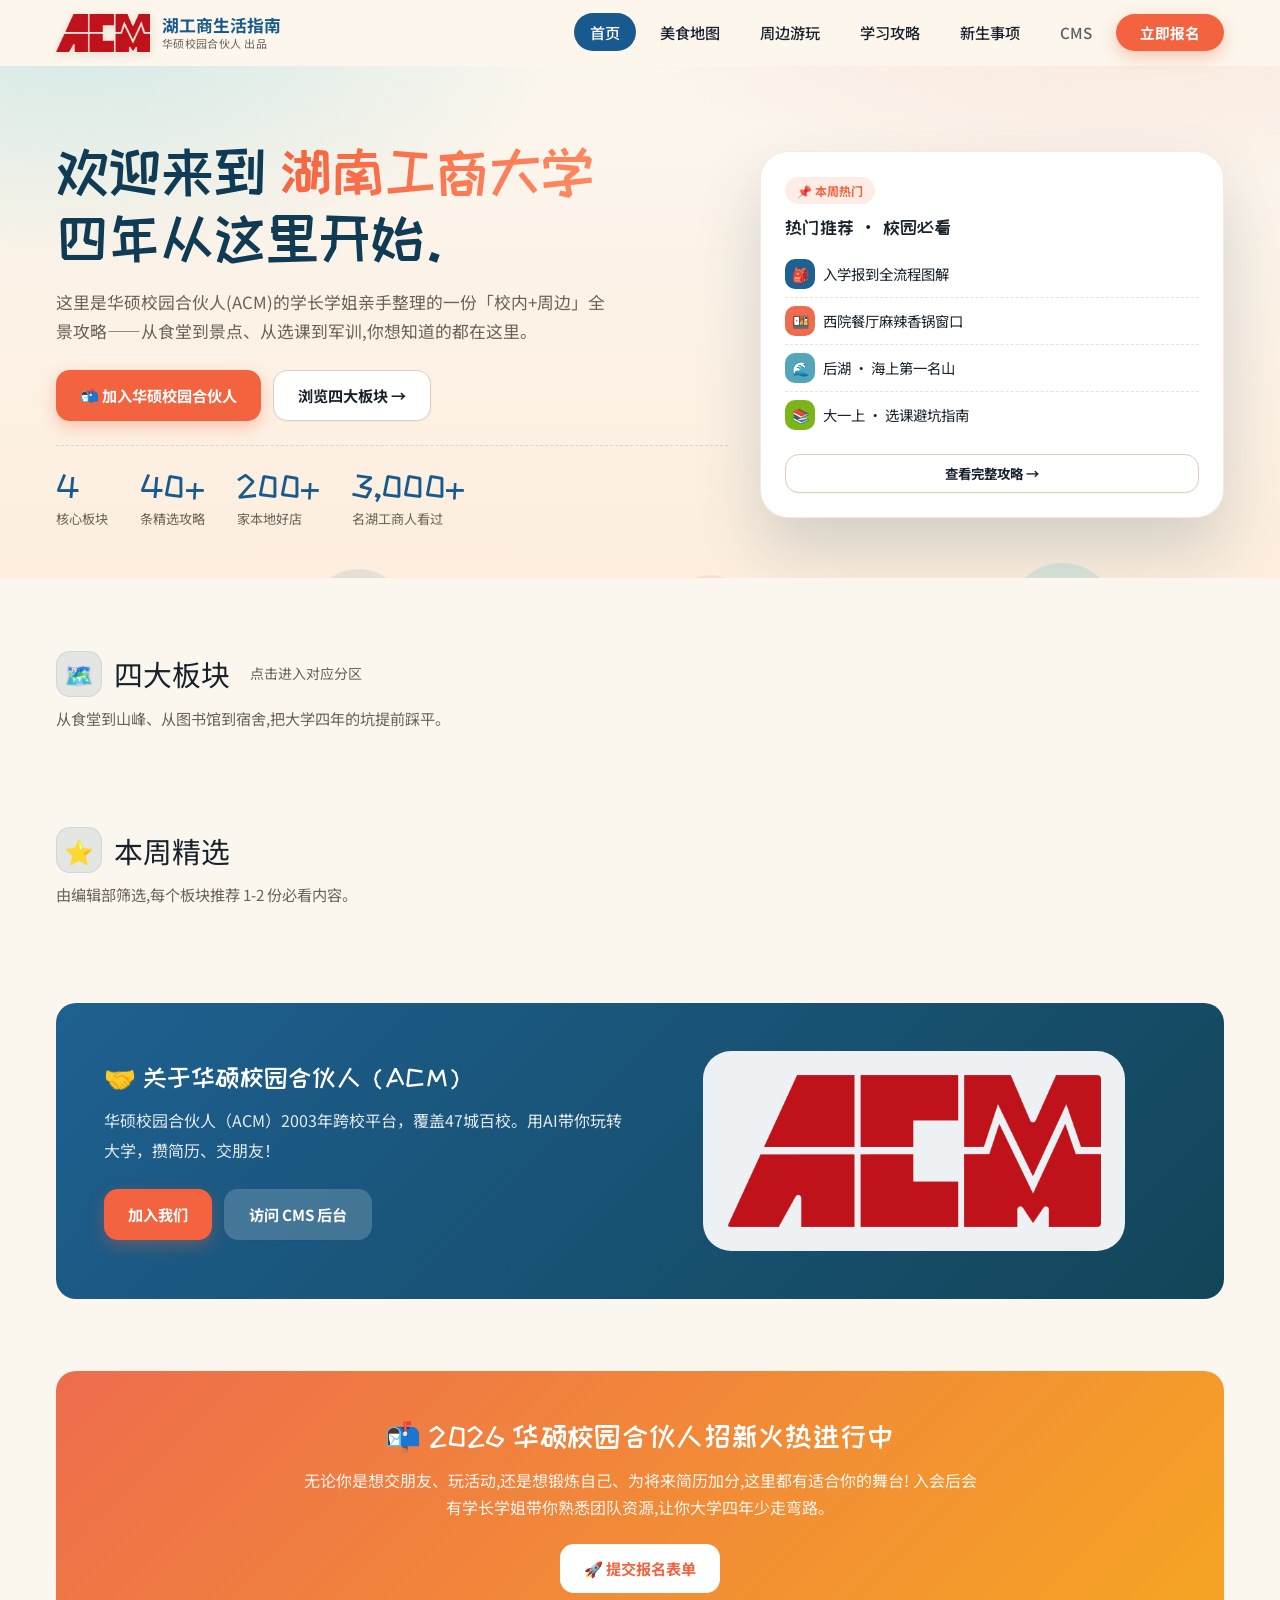
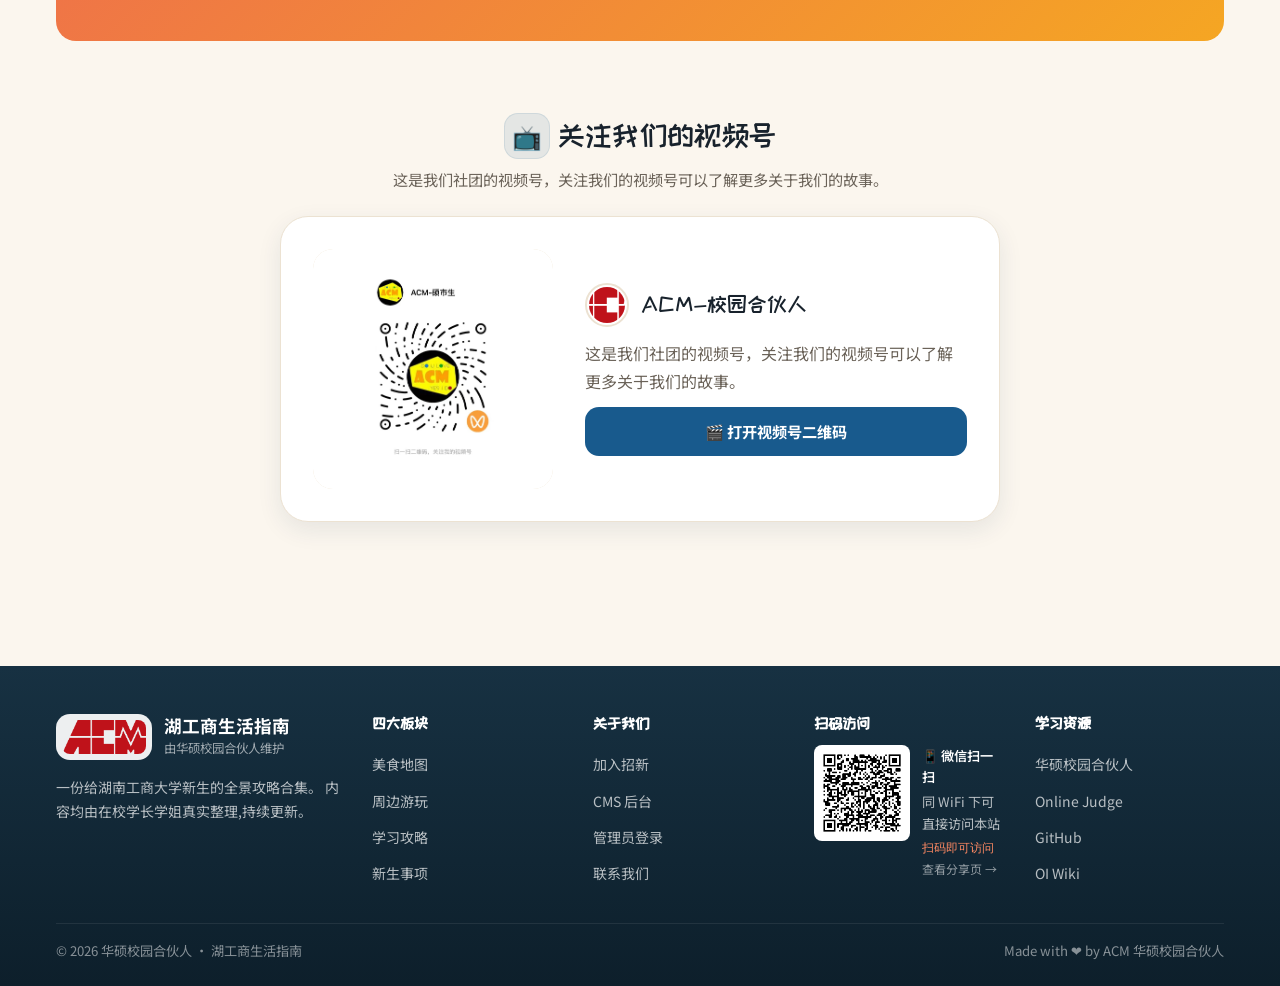
==== index.html @ 310bdfa5 "湖南工商大学北校区生活指南 v1.0 - 美食游玩学习迎新四大板块" ====
﻿<!DOCTYPE html>
<html lang="zh-CN">
<head>
  <meta charset="UTF-8">
  <meta name="viewport" content="width=device-width, initial-scale=1.0">
  <meta name="description" content="湖南工商大学校园生活指南 - 美食地图、周边游玩、学习攻略、新生事项,一份给湖工商学子的全景手册。">
  <title>湖工商生活指南 · 湖南工商大学 华硕校园合伙人 出品</title>
  <link rel="icon" href="assets/acm-logo.png">
  <link rel="stylesheet" href="css/main.css">

  <link rel="preconnect" href="https://fonts.googleapis.com">
  <link rel="preconnect" href="https://fonts.gstatic.com" crossorigin>
  <link rel="stylesheet" href="https://fonts.googleapis.com/css2?family=Noto+Sans+SC:wght@400;500;700;900&family=ZCOOL+KuaiLe&display=swap" media="print" onload="this.media='all'">
  <noscript><link rel="stylesheet" href="https://fonts.googleapis.com/css2?family=Noto+Sans+SC:wght@400;500;700;900&family=ZCOOL+KuaiLe&display=swap"></noscript>
</head>
<body>

<!-- ==================== 导航栏 ==================== -->
<nav class="nav">
  <div class="container nav-inner">
    <a href="index.html" class="nav-brand">
      <img src="assets/acm-logo.png" alt="华硕校园合伙人 Logo">
      <span class="nav-brand-text">
        湖工商生活指南
        <small>华硕校园合伙人 出品</small>
      </span>
    </a>
    <button class="nav-toggle" aria-label="切换菜单"><span></span></button>
    <ul class="nav-links">
      <li><a class="nav-link active" data-page="index.html" href="index.html">首页</a></li>
      <li><a class="nav-link" data-page="food.html" href="food.html">美食地图</a></li>
      <li><a class="nav-link" data-page="travel.html" href="travel.html">周边游玩</a></li>
      <li><a class="nav-link" data-page="study.html" href="study.html">学习攻略</a></li>
      <li><a class="nav-link" data-page="freshman.html" href="freshman.html">新生事项</a></li>
      <li><a class="nav-link" data-page="article.html" href="admin.html" style="opacity:.7;">CMS</a></li>
      <li><a class="nav-cta" href="#" onclick="HUTB.openRecruitModal();return false;">立即报名</a></li>
    </ul>
  </div>
</nav>

<!-- ==================== Hero ==================== -->
<section class="hero">
  <div class="container hero-inner">
    <div class="fade-up">
      <h1 class="hero-title">
        欢迎来到 <span>湖南工商大学</span><br>
        四年从这里开始。
      </h1>
      <p class="hero-sub" id="heroSub">
        这里是华硕校园合伙人(ACM)的学长学姐亲手整理的一份「校内+周边」全景攻略——从食堂到景点、从选课到军训,你想知道的都在这里。
      </p>
      <div class="hero-cta">
        <a href="#" class="btn btn-accent" onclick="HUTB.openRecruitModal();return false;">
          📬 加入华硕校园合伙人
        </a>
        <a href="#sections" class="btn btn-secondary">浏览四大板块 →</a>
      </div>
      <div class="hero-stats">
        <div>
          <div class="hero-stat-num">4</div>
          <div class="hero-stat-label">核心板块</div>
        </div>
        <div>
          <div class="hero-stat-num">40+</div>
          <div class="hero-stat-label">条精选攻略</div>
        </div>
        <div>
          <div class="hero-stat-num">200+</div>
          <div class="hero-stat-label">家本地好店</div>
        </div>
        <div>
          <div class="hero-stat-num">3,000+</div>
          <div class="hero-stat-label">名湖工商人看过</div>
        </div>
      </div>
    </div>

    <div class="hero-card fade-up delay-2">
      <span class="hero-card-tag">📌 本周热门</span>
      <h3 id="hotCardTitle">热门推荐 · 校园必看</h3>
      <ul class="hero-card-list" id="hotCardList">
        <li>
          <span class="ic" style="background:#1e6091;color:#fff;">🎒</span>
          <span>入学报到全流程图解</span>
        </li>
        <li>
          <span class="ic" style="background:#ee6c4d;color:#fff;">🍱</span>
          <span>西院餐厅麻辣香锅窗口</span>
        </li>
        <li>
          <span class="ic" style="background:#52a6b8;color:#fff;">🌊</span>
          <span>后湖 · 海上第一名山</span>
        </li>
        <li>
          <span class="ic" style="background:#7cb518;color:#fff;">📚</span>
          <span>大一上 · 选课避坑指南</span>
        </li>
      </ul>
      <a href="#" class="btn btn-secondary btn-sm" style="margin-top: var(--sp-4); width:100%;" id="hotCardLink">查看完整攻略 →</a>
    </div>
  </div>
</section>

<!-- ==================== 四大板块入口 ==================== -->
<section class="container reveal" id="sections" style="padding: var(--sp-8) var(--sp-4);">
  <div class="section-title">
    <span class="section-title-icon">🗺️</span>
    四大板块 <small style="font-size:0.875rem; color:var(--c-text-muted); font-weight:400; margin-left:var(--sp-2);">点击进入对应分区</small>
  </div>
  <p class="section-sub">从食堂到山峰、从图书馆到宿舍,把大学四年的坑提前踩平。</p>

  <div class="card-grid" id="entryGrid" style="grid-template-columns: repeat(auto-fill, minmax(260px, 1fr));"></div>
</section>

<!-- ==================== 精选内容（每个板块一条） ==================== -->
<section class="container reveal" style="padding-bottom: var(--sp-8);">
  <div class="section-title">
    <span class="section-title-icon">⭐</span>
    本周精选
  </div>
  <p class="section-sub">由编辑部筛选,每个板块推荐 1-2 份必看内容。</p>

  <div class="card-grid" id="featuredGrid"></div>
</section>

<!-- ==================== 关于华硕校园合伙人 ==================== -->
<section class="container reveal" style="padding-bottom: var(--sp-8);">
  <div class="card" style="background: linear-gradient(135deg, #1e6091 0%, #134558 100%); color:#fff; padding: var(--sp-7); border:none;">
    <div class="about-split">
      <div>
        <h3 style="color:#fff; font-size:1.6rem; margin-bottom: var(--sp-3);">🤝 关于华硕校园合伙人（ACM）</h3>
        <p style="color: rgba(255,255,255,0.88); line-height:1.85;" id="aboutAcmText">
          华硕校园合伙人（ACM）2003年跨校平台，覆盖47城百校。用AI带你玩转大学，攒简历、交朋友！
        </p>
        <div style="display:flex; gap: var(--sp-3); flex-wrap: wrap; margin-top: var(--sp-5);">
          <a href="#" class="btn btn-accent" onclick="HUTB.openRecruitModal();return false;">加入我们</a>
          <a href="admin.html" class="btn btn-secondary" style="background:rgba(255,255,255,0.18); border-color: transparent; color:#fff;">访问 CMS 后台</a>
        </div>
      </div>
      <div style="display:flex; justify-content:center;">
        <img src="assets/acm-logo.png" alt="华硕校园合伙人" class="about-logo">
      </div>
    </div>
  </div>
</section>

<!-- ==================== 招新 CTA Bar ==================== -->
<section class="container reveal" style="padding-bottom: var(--sp-8);">
  <div class="card" style="background: linear-gradient(135deg, #ee6c4d 0%, #f5a623 100%); color:#fff; padding: var(--sp-7); text-align: center; border:none;">
    <h3 style="color:#fff; font-size:1.8rem; margin-bottom: var(--sp-3);">📬 2026 华硕校园合伙人招新火热进行中</h3>
    <p style="color: rgba(255,255,255,0.92); max-width:680px; margin: 0 auto var(--sp-5);">
      无论你是想交朋友、玩活动,还是想锻炼自己、为将来简历加分,这里都有适合你的舞台!
      入会后会有学长学姐带你熟悉团队资源,让你大学四年少走弯路。
    </p>
    <button class="btn" style="background:#fff; color: var(--c-accent);" onclick="HUTB.openRecruitModal();">
      🚀 提交报名表单
    </button>
  </div>
</section>

<!-- ==================== 关注我们 ==================== -->
<section class="container reveal" style="padding-bottom: var(--sp-8);">
  <div class="video-channel">
    <div class="video-channel-header">
      <span class="section-title-icon">📺</span>
      <h2 class="section-title" style="margin:0;">关注我们的视频号</h2>
    </div>
    <p class="section-sub">这是我们社团的视频号，关注我们的视频号可以了解更多关于我们的故事。</p>
    <div class="video-channel-card">
      <div class="video-channel-img-wrap" role="button" tabindex="0" aria-label="点击放大扫码关注视频号">
        <img src="assets/video-channel.jpg" alt="ACM-校园合伙人 视频号二维码" class="video-channel-img">
        <span class="video-channel-hint">👆 点击放大扫码关注</span>
      </div>
      <div class="video-channel-info">
        <div class="video-channel-name">
          <img src="assets/acm-logo.png" alt="" class="video-channel-avatar">
          <span>ACM-校园合伙人</span>
        </div>
        <p class="video-channel-caption">这是我们社团的视频号，关注我们的视频号可以了解更多关于我们的故事。</p>
        <button class="btn btn-primary js-open-video-lightbox" type="button">🎬 打开视频号二维码</button>
      </div>
    </div>
  </div>
</section>

<!-- ==================== 页脚 ==================== -->
<footer class="footer reveal">
  <div class="container">
    <div class="footer-grid">
      <div>
        <div class="footer-brand">
          <img src="assets/acm-logo.png" alt="华硕校园合伙人">
          <div>
            <div class="footer-brand-name">湖工商生活指南</div>
            <div class="footer-brand-tag">由华硕校园合伙人维护</div>
          </div>
        </div>
        <p>一份给湖南工商大学新生的全景攻略合集。
          内容均由在校学长学姐真实整理,持续更新。</p>
      </div>
      <div>
        <h4 class="footer-title">四大板块</h4>
        <ul>
          <li><a href="food.html">美食地图</a></li>
          <li><a href="travel.html">周边游玩</a></li>
          <li><a href="study.html">学习攻略</a></li>
          <li><a href="freshman.html">新生事项</a></li>
        </ul>
      </div>
      <div>
        <h4 class="footer-title">关于我们</h4>
        <ul>
          <li><a href="#" onclick="HUTB.openRecruitModal();return false;">加入招新</a></li>
          <li><a href="admin.html">CMS 后台</a></li>
          <li><a href="login.html">管理员登录</a></li>
          <li><a href="#" id="footerContactEmail">联系我们</a></li>
        </ul>
      </div>
      <div>
        <h4 class="footer-title">扫码访问</h4>
        <div style="display:flex; gap: var(--sp-3); align-items:flex-start; margin-top: var(--sp-2);">
          <img src="assets/qrcode.png" alt="扫码访问网站" style="width:96px; height:96px; border-radius:8px; background:#fff; padding:6px; flex-shrink:0;">
          <div style="font-size: 0.825rem; color: rgba(255,255,255,0.7); line-height: 1.6;">
            <div style="color:#fff; font-weight:600; margin-bottom: 4px;">📱 微信扫一扫</div>
            <div>同 WiFi 下可直接访问本站</div>
            <div style="margin-top: 6px; font-family: monospace; font-size: 0.72rem; color: var(--c-accent-light);">扫码即可访问</div>
            <a href="qr.html" style="font-size: 0.75rem; color: rgba(255,255,255,0.55);">查看分享页 →</a>
          </div>
        </div>
      </div>
      <div>
        <h4 class="footer-title">学习资源</h4>
        <ul>
          <li><a href="{{ORG_SITE}}" target="_blank" rel="noopener">华硕校园合伙人</a></li>
          <li><a href="https://onlinejudge.org" target="_blank" rel="noopener">Online Judge</a></li>
          <li><a href="https://github.com" target="_blank" rel="noopener">GitHub</a></li>
          <li><a href="https://oi-wiki.org" target="_blank" rel="noopener">OI Wiki</a></li>
        </ul>
      </div>
    </div>
    <div class="footer-bottom">
      <div>© <span data-year>2026</span> 华硕校园合伙人 · 湖工商生活指南</div>
      <div>Made with ❤️ by ACM 华硕校园合伙人</div>
    </div>
  </div>
</footer>

<!-- ==================== 视频号二维码放大弹窗 ==================== -->
<div id="videoChannelLightbox" class="lightbox-overlay" role="dialog" aria-modal="true" aria-label="视频号二维码" style="display:none;">
  <div class="lightbox-content">
    <button class="lightbox-close" aria-label="关闭" type="button">&times;</button>
    <img src="assets/video-channel.jpg" alt="ACM-校园合伙人 视频号二维码">
    <p>这是我们社团的视频号，关注我们的视频号可以了解更多关于我们的故事。</p>
    <div style="font-size:0.8rem;color:var(--c-text-muted);margin-top:var(--sp-3);">微信扫一扫，关注「ACM-校园合伙人」</div>
  </div>
</div>

<script src="js/data.js"></script>
<script src="js/shared.js"></script>
<script src="js/main.js"></script>
</body>
</html>
---- css/main.css ----
﻿/* ====================================================================
 * HUTB Campus Guide - Main Stylesheet (Impeccable-grade refresh)
 * 设计方向：编辑感海岸游乐场 — 暖奶油底 + 自信海蓝/珊瑚 + 圆体中文字体
 * 注：网页字体通过各页面 <head> 中的非阻塞 <link> 加载（media=print swap），
 *     避免 Google Fonts 在国内被墙时阻塞首屏渲染导致白屏；加载失败则自动回退系统字体。
 * ==================================================================== */

/* ---------- 1. 设计变量 ---------- */
:root {
  /* 品牌色（保留原有语义，加深层次） */
  --c-primary: #185a8d;
  --c-primary-light: #2a93b0;
  --c-primary-dark: #103b54;
  --c-secondary: #2bb6c4;
  --c-accent: #f4633f;
  --c-accent-light: #ff8a63;
  --c-success: #6fae1f;
  --c-warning: #f3a712;

  /* 暖调中性色（取代纯灰） */
  --c-bg: #fbf6ee;
  --c-bg-alt: #f3ebdd;
  --c-surface: #ffffff;
  --c-surface-2: #fdfaf4;
  --c-border: #ece2d2;
  --c-border-strong: #ddd0bb;
  --c-text: #18222c;
  --c-text-muted: #6a6258;
  --c-text-light: #9b9388;

  /* 板块专属强调色 */
  --c-section-food: #f4633f;
  --c-section-travel: #2bb6c4;
  --c-section-study: #185a8d;
  --c-section-freshman: #6fae1f;

  /* 字体：圆体中文字体用于标题，Noto 用于正文 */
  --ff-base: "Noto Sans SC", -apple-system, BlinkMacSystemFont, "PingFang SC", "Microsoft YaHei", system-ui, sans-serif;
  --ff-display: "ZCOOL KuaiLe", "Noto Sans SC", "PingFang SC", system-ui, sans-serif;

  /* 流体字阶（clamp：marketing/内容页用） */
  --fs-display: clamp(2.4rem, 5.5vw, 3.6rem);
  --fs-h1: clamp(1.8rem, 3.4vw, 2.4rem);
  --fs-h2: clamp(1.4rem, 2.4vw, 1.8rem);
  --fs-h3: 1.2rem;
  --fs-body: 1rem;
  --fs-sm: 0.875rem;
  --fs-xs: 0.78rem;

  /* 间距（8px 网格） */
  --sp-1: 4px;
  --sp-2: 8px;
  --sp-3: 12px;
  --sp-4: 16px;
  --sp-5: 24px;
  --sp-6: 32px;
  --sp-7: 48px;
  --sp-8: 72px;

  /* 圆角 */
  --r-sm: 10px;
  --r-md: 14px;
  --r-lg: 20px;
  --r-xl: 28px;
  --r-full: 999px;

  /* 阴影（更柔、更暖） */
  --sh-xs: 0 1px 2px rgba(24, 60, 84, 0.05);
  --sh-sm: 0 3px 12px rgba(24, 60, 84, 0.07);
  --sh-md: 0 8px 24px rgba(24, 60, 84, 0.09);
  --sh-lg: 0 18px 44px rgba(24, 60, 84, 0.13);
  --sh-xl: 0 32px 64px rgba(24, 60, 84, 0.18);

  /* 缓动（自然减速，绝不用回弹） */
  --ease-out-quart: cubic-bezier(0.25, 1, 0.5, 1);
  --ease-out-expo: cubic-bezier(0.16, 1, 0.3, 1);

  --container-max: 1200px;
  --nav-h: 66px;
}

/* ---------- 2. Reset & Base ---------- */
*, *::before, *::after { box-sizing: border-box; }

html {
  font-size: 16px;
  scroll-behavior: smooth;
  -webkit-text-size-adjust: 100%;
}

body {
  margin: 0;
  font-family: var(--ff-base);
  font-size: var(--fs-body);
  line-height: 1.65;
  color: var(--c-text);
  background: var(--c-bg);
  -webkit-font-smoothing: antialiased;
  -moz-osx-font-smoothing: grayscale;
  overflow-x: hidden;
  text-rendering: optimizeLegibility;
}

img { max-width: 100%; height: auto; display: block; }

button, input, select, textarea { font: inherit; color: inherit; }

button { cursor: pointer; border: none; background: none; padding: 0; }

a { color: var(--c-primary); text-decoration: none; transition: color .2s; }
a:hover { color: var(--c-accent); }

h1, h2, h3, h4, h5, h6 {
  margin: 0 0 var(--sp-4);
  font-family: var(--ff-display);
  font-weight: 400;
  line-height: 1.25;
  letter-spacing: 0.01em;
  color: var(--c-text);
}
h1 { font-size: var(--fs-h1); }
h2 { font-size: var(--fs-h2); }
h3 { font-size: var(--fs-h3); }

p { margin: 0 0 var(--sp-3); }

ul, ol { padding-left: var(--sp-5); margin-bottom: var(--sp-4); }

table { border-collapse: collapse; width: 100%; margin: var(--sp-4) 0; }
th, td { padding: var(--sp-3); border: 1px solid var(--c-border); text-align: left; }
th { background: var(--c-bg-alt); font-weight: 700; }

/* ---------- 3. 工具类 ---------- */
.container { width: 100%; max-width: var(--container-max); margin: 0 auto; padding: 0 var(--sp-4); }
.container-wide { width: 100%; max-width: 1320px; margin: 0 auto; padding: 0 var(--sp-4); }
.text-center { text-align: center; }
.text-muted { color: var(--c-text-muted); }
.flex { display: flex; }
.flex-1 { flex: 1; }
.hidden { display: none !important; }
.sr-only { position: absolute; width: 1px; height: 1px; padding: 0; margin: -1px; overflow: hidden; clip: rect(0,0,0,0); border: 0; }

/* 滚动揭示（由 shared.js 触发；无 JS 时默认可见）
   注意：is-visible 的覆盖规则必须比 body.reveal-ready .reveal 优先级更高，
   否则一旦加上 reveal-ready，.reveal 区块会永远停在 opacity:0（即“下半屏空白”）。 */
.reveal { transition: opacity .7s var(--ease-out-expo), transform .7s var(--ease-out-expo); }
body.reveal-ready .reveal { opacity: 0; transform: translateY(28px); }
body.reveal-ready .reveal.is-visible { opacity: 1; transform: none; }

/* ---------- 4. 导航栏 ---------- */
.nav {
  position: sticky;
  top: 0;
  z-index: 100;
  height: var(--nav-h);
  background: rgba(251, 246, 238, 0.78);
  backdrop-filter: saturate(180%) blur(16px);
  -webkit-backdrop-filter: saturate(180%) blur(16px);
  border-bottom: 1px solid transparent;
  transition: box-shadow .3s var(--ease-out-quart), border-color .3s, background .3s;
}
.nav.scrolled {
  box-shadow: 0 6px 24px rgba(24, 60, 84, 0.08);
  border-bottom-color: var(--c-border);
  background: rgba(251, 246, 238, 0.92);
}

.nav-inner { height: 100%; display: flex; align-items: center; justify-content: space-between; gap: var(--sp-4); }

.nav-brand { display: flex; align-items: center; gap: var(--sp-3); font-weight: 700; font-size: 1.05rem; color: var(--c-primary); }
.nav-brand img { height: 38px; width: auto; filter: drop-shadow(0 2px 4px rgba(0,0,0,.12)); }
.nav-brand-text { line-height: 1.2; }
.nav-brand-text small { display: block; font-size: 11px; font-weight: 400; color: var(--c-text-muted); margin-top: 2px; letter-spacing: 0.04em; }

.nav-links { display: flex; align-items: center; gap: var(--sp-2); list-style: none; margin: 0; padding: 0; }
.nav-link {
  padding: var(--sp-2) var(--sp-4);
  border-radius: var(--r-full);
  font-size: 0.95rem;
  font-weight: 500;
  color: var(--c-text);
  transition: background .2s, color .2s;
}
.nav-link:hover { background: var(--c-bg-alt); color: var(--c-primary); }
.nav-link.active { background: var(--c-primary); color: #fff; }

.nav-cta {
  padding: var(--sp-2) var(--sp-5);
  background: var(--c-accent);
  color: #fff;
  border-radius: var(--r-full);
  font-weight: 700;
  font-size: 0.92rem;
  box-shadow: 0 6px 16px rgba(244, 99, 63, .34);
  transition: transform .2s var(--ease-out-quart), box-shadow .2s, background .2s;
}
.nav-cta:hover { background: var(--c-accent-light); color: #fff; transform: translateY(-2px); box-shadow: 0 10px 22px rgba(244, 99, 63, .42); }
.nav-cta:active { transform: translateY(0) scale(.97); }

.nav-toggle {
  display: none; width: 42px; height: 42px; border-radius: var(--r-md);
  align-items: center; justify-content: center; background: var(--c-bg-alt);
}
.nav-toggle span { display: block; width: 20px; height: 2px; background: var(--c-text); position: relative; }
.nav-toggle span::before, .nav-toggle span::after { content: ''; position: absolute; left: 0; width: 100%; height: 2px; background: var(--c-text); }
.nav-toggle span::before { top: -6px; }
.nav-toggle span::after { top: 6px; }

/* ---------- 5. 按钮 ---------- */
.btn {
  display: inline-flex; align-items: center; justify-content: center; gap: var(--sp-2);
  padding: var(--sp-3) var(--sp-5);
  font-size: 0.95rem; font-weight: 700;
  border-radius: var(--r-md);
  background: var(--c-primary); color: #fff;
  transition: transform .18s var(--ease-out-quart), background .2s, box-shadow .2s;
  white-space: nowrap;
}
.btn:hover { background: var(--c-primary-dark); color: #fff; transform: translateY(-2px); box-shadow: var(--sh-md); }
.btn:active { transform: translateY(0) scale(.97); }

.btn-accent { background: var(--c-accent); box-shadow: 0 6px 16px rgba(244, 99, 63, .32); }
.btn-accent:hover { background: var(--c-accent-light); box-shadow: 0 10px 22px rgba(244, 99, 63, .42); }

.btn-secondary { background: var(--c-surface); color: var(--c-text); border: 1.5px solid var(--c-border-strong); box-shadow: var(--sh-xs); }
.btn-secondary:hover { background: var(--c-bg-alt); color: var(--c-text); transform: translateY(-2px); }

.btn-ghost { background: transparent; color: var(--c-primary); }
.btn-ghost:hover { background: var(--c-bg-alt); color: var(--c-primary); }

.btn-sm { padding: 7px 14px; font-size: 0.84rem; }

/* ---------- 6. 卡片 ---------- */
.card {
  background: var(--c-surface);
  border-radius: var(--r-lg);
  border: 1px solid var(--c-border);
  overflow: hidden;
  transition: transform .3s var(--ease-out-quart), box-shadow .3s var(--ease-out-quart), border-color .3s;
}
.card:hover { transform: translateY(-5px); box-shadow: var(--sh-lg); border-color: transparent; }

.card-cover {
  position: relative; width: 100%; aspect-ratio: 16/10;
  background: linear-gradient(135deg, var(--c-bg-alt), var(--c-border));
  display: flex; align-items: center; justify-content: center;
  font-size: 3rem; color: rgba(255,255,255,0.9); overflow: hidden;
}
.card-cover img { width: 100%; height: 100%; object-fit: cover; }
.card-cover-pin {
  position: absolute; top: var(--sp-3); left: var(--sp-3);
  background: var(--c-accent); color: #fff; padding: 4px 12px;
  border-radius: var(--r-full); font-size: 12px; font-weight: 700; box-shadow: var(--sh-sm);
}
.card-cover-tag {
  position: absolute; top: var(--sp-3); right: var(--sp-3);
  background: rgba(255,255,255,0.94); color: var(--c-text); padding: 4px 12px;
  border-radius: var(--r-full); font-size: 12px; font-weight: 700;
}

.card-body { padding: var(--sp-5); }
.card-title { font-size: 1.12rem; margin-bottom: var(--sp-2); line-height: 1.35;
  display: -webkit-box; -webkit-line-clamp: 2; -webkit-box-orient: vertical; overflow: hidden; }
.card-excerpt { color: var(--c-text-muted); font-size: 0.875rem; line-height: 1.6; margin-bottom: var(--sp-3);
  display: -webkit-box; -webkit-line-clamp: 2; -webkit-box-orient: vertical; overflow: hidden; }
.card-meta { display: flex; flex-wrap: wrap; align-items: center; gap: var(--sp-3); font-size: 0.8125rem; color: var(--c-text-muted);
  border-top: 1px dashed var(--c-border); padding-top: var(--sp-3); }
.card-meta-row { display: flex; gap: var(--sp-2); align-items: center; }

/* ---------- 7. 徽章 / 标签 ---------- */
.tag {
  display: inline-flex; align-items: center; padding: 3px 11px;
  border-radius: var(--r-full); font-size: 0.75rem; font-weight: 500;
  background: var(--c-bg-alt); color: var(--c-text-muted); border: 1px solid var(--c-border);
}
.tag-pri { background: rgba(24, 90, 141, 0.09); color: var(--c-primary); border-color: rgba(24, 90, 141, 0.18); }
.tag-acc { background: rgba(244, 99, 63, 0.10); color: var(--c-accent); border-color: rgba(244, 99, 63, 0.20); }
.tag-suc { background: rgba(111, 174, 31, 0.12); color: var(--c-success); border-color: rgba(111, 174, 31, 0.24); }
.tag-war { background: rgba(243, 167, 18, 0.13); color: var(--c-warning); border-color: rgba(243, 167, 18, 0.26); }

.badge { display: inline-flex; align-items: center; gap: 4px; padding: 4px 11px; background: var(--c-primary); color: #fff; border-radius: var(--r-full); font-size: 12px; font-weight: 700; }
.badge-accent { background: var(--c-accent); }
.badge-success { background: var(--c-success); }

/* ---------- 8. 区块标题 ---------- */
.section-title { font-size: var(--fs-h2); font-weight: 400; color: var(--c-text); margin-bottom: var(--sp-2);
  display: flex; align-items: center; gap: var(--sp-3); }
.section-title-icon {
  display: inline-flex; width: 46px; height: 46px; align-items: center; justify-content: center;
  border-radius: var(--r-md); font-size: 1.5rem;
  background: rgba(24, 90, 141, 0.10); color: var(--c-primary);
  box-shadow: inset 0 0 0 1px rgba(24, 90, 141, 0.10);
}
.section-sub { color: var(--c-text-muted); margin-bottom: var(--sp-5); font-size: 0.95rem; }

/* ---------- 9. Hero ---------- */
.hero {
  position: relative;
  background:
    radial-gradient(1000px 460px at 88% -30%, rgba(244, 99, 63, 0.16), transparent 60%),
    radial-gradient(820px 420px at 6% -10%, rgba(43, 182, 196, 0.20), transparent 60%),
    linear-gradient(180deg, #fbf6ee 0%, #fdeede 100%);
  padding: var(--sp-8) 0 var(--sp-7);
  overflow: hidden;
}
/* 装饰海浪 */
.hero::before {
  content: '';
  position: absolute; left: -5%; right: -5%; bottom: -40px; height: 160px;
  background:
    radial-gradient(60px 60px at 10% 100%, rgba(43,182,196,0.18) 60%, transparent 62%),
    radial-gradient(80px 80px at 30% 100%, rgba(24,90,141,0.10) 60%, transparent 62%),
    radial-gradient(70px 70px at 55% 100%, rgba(244,99,63,0.12) 60%, transparent 62%),
    radial-gradient(90px 90px at 80% 100%, rgba(43,182,196,0.16) 60%, transparent 62%);
  pointer-events: none;
}

.hero-inner { position: relative; z-index: 1; display: grid; grid-template-columns: 1.45fr 1fr; gap: var(--sp-6); align-items: center; }

.hero-title {
  font-size: var(--fs-display); line-height: 1.16; margin-bottom: var(--sp-4);
  color: var(--c-primary-dark); letter-spacing: -0.01em;
}
.hero-title span {
  background: linear-gradient(120deg, var(--c-accent), var(--c-accent-light));
  -webkit-background-clip: text; background-clip: text; color: transparent;
}
.hero-sub { font-size: 1.05rem; color: var(--c-text-muted); margin-bottom: var(--sp-5); max-width: 560px; line-height: 1.75; }
.hero-cta { display: flex; flex-wrap: wrap; gap: var(--sp-3); margin-bottom: var(--sp-5); }

.hero-stats { display: flex; gap: var(--sp-6); flex-wrap: wrap; margin-top: var(--sp-5); padding-top: var(--sp-5); border-top: 1px dashed rgba(24,90,141,0.16); }
.hero-stat-num { font-family: var(--ff-display); font-size: 2rem; font-weight: 400; color: var(--c-primary); line-height: 1; letter-spacing: 0.01em; }
.hero-stat-label { font-size: 0.82rem; color: var(--c-text-muted); margin-top: 6px; }

.hero-card {
  position: relative; background: #fff; border-radius: var(--r-xl); padding: var(--sp-5);
  box-shadow: var(--sh-xl); border: 1px solid rgba(244, 99, 63, 0.16);
  transform: rotate(-1.4deg); transition: transform .4s var(--ease-out-quart);
}
.hero-card:hover { transform: rotate(0deg) translateY(-4px); }
.hero-card-tag { display: inline-block; background: rgba(244, 99, 63, 0.12); color: var(--c-accent); padding: 4px 12px; border-radius: var(--r-full); font-size: 12px; font-weight: 700; margin-bottom: var(--sp-3); }
.hero-card h3 { font-size: 1.15rem; margin-bottom: var(--sp-3); }
.hero-card-list { list-style: none; padding: 0; margin: 0; }
.hero-card-list li { display: flex; align-items: center; gap: var(--sp-2); padding: var(--sp-2) 0; border-bottom: 1px dashed var(--c-border); font-size: 0.9rem; }
.hero-card-list li:last-child { border-bottom: none; }
.hero-card-list .ic { width: 30px; height: 30px; border-radius: var(--r-sm); display: flex; align-items: center; justify-content: center; font-size: 14px; flex-shrink: 0; }

/* ---------- 10. 卡片网格 ---------- */
.card-grid { display: grid; grid-template-columns: repeat(auto-fill, minmax(290px, 1fr)); gap: var(--sp-5); }
.card-grid-lg { grid-template-columns: repeat(auto-fill, minmax(320px, 1fr)); }

/* 板块入口卡片（首页用） */
.section-card {
  position: relative; display: block; padding: var(--sp-5);
  background: var(--c-surface); border-radius: var(--r-xl); border: 1px solid var(--c-border);
  overflow: hidden; transition: transform .3s var(--ease-out-quart), box-shadow .3s var(--ease-out-quart), border-color .3s;
  cursor: pointer;
}
.section-card::before {
  content: ''; position: absolute; top: 0; right: -20%; width: 70%; height: 100%;
  background: radial-gradient(closest-side, var(--accent, #185a8d), transparent 70%);
  opacity: 0.12; border-radius: 50%; transition: opacity .4s, transform .5s var(--ease-out-quart);
}
.section-card:hover { transform: translateY(-7px); border-color: transparent; box-shadow: var(--sh-lg); }
.section-card:hover::before { opacity: 0.26; transform: scale(1.25); }

/* 顶部色条强化板块身份 */
.section-card { border-top: 3px solid var(--accent, #185a8d); }

.section-card-icon {
  width: 58px; height: 58px; border-radius: var(--r-md);
  background: var(--accent, #185a8d); color: #fff;
  display: flex; align-items: center; justify-content: center; font-size: 1.9rem;
  margin-bottom: var(--sp-4); box-shadow: 0 8px 20px rgba(0,0,0,.10);
  transition: transform .3s var(--ease-out-quart);
}
.section-card:hover .section-card-icon { transform: scale(1.06) rotate(-3deg); }
.section-card h3 { font-size: 1.4rem; margin-bottom: var(--sp-2); position: relative; }
.section-card-desc { color: var(--c-text-muted); font-size: 0.9rem; margin-bottom: var(--sp-3); position: relative; line-height: 1.6; }
.section-card-link { font-size: 0.875rem; font-weight: 700; color: var(--accent, #185a8d); display: inline-flex; align-items: center; gap: 6px; }

/* ---------- 11. 页脚 ---------- */
.footer { margin-top: var(--sp-8); background: linear-gradient(180deg, #173142 0%, #0d1f2b 100%); color: rgba(255,255,255,0.86); padding: var(--sp-7) 0 var(--sp-5); }
.footer-grid { display: grid; grid-template-columns: 1.5fr repeat(4, 1fr); gap: var(--sp-6); margin-bottom: var(--sp-6); }
.footer-brand { display: flex; align-items: center; gap: var(--sp-3); margin-bottom: var(--sp-4); }
.footer-brand img { height: 46px; background: rgba(255,255,255,0.92); padding: 6px; border-radius: var(--r-md); }
.footer-brand-name { font-size: 1.1rem; font-weight: 700; color: #fff; line-height: 1.3; }
.footer-brand-tag { font-size: 0.78rem; color: rgba(255,255,255,.6); }
.footer p { font-size: 0.875rem; line-height: 1.7; color: rgba(255,255,255,0.7); }
.footer-title { font-size: 0.95rem; color: #fff; margin-bottom: var(--sp-3); font-weight: 700; }
.footer ul { list-style: none; padding: 0; margin: 0; }
.footer li { padding: 5px 0; }
.footer a { color: rgba(255,255,255,0.7); font-size: 0.875rem; transition: color .2s; }
.footer a:hover { color: #fff; }
.footer-bottom { border-top: 1px solid rgba(255,255,255,0.08); padding-top: var(--sp-4); display: flex; justify-content: space-between; align-items: center; flex-wrap: wrap; gap: var(--sp-3); font-size: 0.825rem; color: rgba(255,255,255,0.5); }

/* ---------- 12. 板块 Banner ---------- */
.page-banner {
  background:
    radial-gradient(900px 320px at 80% 30%, rgba(255, 220, 180, 0.5), transparent 60%),
    linear-gradient(120deg, var(--banner-c, var(--c-primary)) 0%, var(--banner-c2, var(--c-primary-light)) 100%);
  color: #fff; padding: var(--sp-7) 0 var(--sp-6); position: relative; overflow: hidden;
}
.page-banner::after { content: ''; position: absolute; inset: 0; background-image: radial-gradient(circle at 30% 50%, rgba(255,255,255,0.10) 1px, transparent 1px); background-size: 30px 30px; pointer-events: none; }
.page-banner-inner { position: relative; z-index: 1; display: flex; align-items: center; gap: var(--sp-5); }
.page-banner-icon { width: 72px; height: 72px; border-radius: var(--r-lg); background: rgba(255,255,255,0.18); backdrop-filter: blur(6px); display: flex; align-items: center; justify-content: center; font-size: 2.4rem; flex-shrink: 0; }
.page-banner h1 { color: #fff; font-size: 2rem; margin-bottom: var(--sp-2); }
.page-banner p { font-size: 1rem; opacity: 0.92; margin-bottom: 0; max-width: 720px; }

/* ---------- 13. 工具条 ---------- */
.toolbar { display: flex; flex-wrap: wrap; align-items: center; gap: var(--sp-4); margin-bottom: var(--sp-5); padding: var(--sp-4); background: var(--c-surface); border-radius: var(--r-lg); border: 1px solid var(--c-border); box-shadow: var(--sh-xs); }
.search-box { display: flex; align-items: center; gap: var(--sp-2); flex: 1; min-width: 240px; background: var(--c-bg-alt); border: 1px solid transparent; border-radius: var(--r-md); padding: 0 var(--sp-3); transition: all .2s; }
.search-box:focus-within { background: #fff; border-color: var(--c-primary); box-shadow: 0 0 0 3px rgba(24,90,141,.12); }
.search-box input { flex: 1; border: none; background: none; outline: none; padding: 10px 0; font-size: 0.9rem; }

.filter-tabs { display: flex; flex-wrap: wrap; gap: var(--sp-2); }
.filter-tab { padding: 7px 15px; border-radius: var(--r-full); font-size: 0.825rem; font-weight: 600; background: var(--c-bg-alt); color: var(--c-text-muted); transition: all .2s; }
.filter-tab:hover { background: var(--c-border); color: var(--c-text); }
.filter-tab.active { background: var(--c-primary); color: #fff; }

/* ---------- 14. 文章详情页 ---------- */
.article-page { max-width: 820px; margin: 0 auto; padding: var(--sp-6) var(--sp-4) var(--sp-7); }
.article-header { text-align: center; margin-bottom: var(--sp-6); }
.article-title { font-size: 2.1rem; line-height: 1.3; margin-bottom: var(--sp-3); }
.article-meta { display: flex; justify-content: center; flex-wrap: wrap; gap: var(--sp-3); color: var(--c-text-muted); font-size: 0.875rem; }
.article-cover { width: 100%; aspect-ratio: 16/7; border-radius: var(--r-xl); background: var(--c-bg-alt); margin-bottom: var(--sp-6); overflow: hidden; display: flex; align-items: center; justify-content: center; font-size: 5rem; }
.article-cover img { width: 100%; height: 100%; object-fit: cover; }
.article-body { font-size: 1.05rem; line-height: 1.85; color: var(--c-text); }
.article-body h3 { margin: var(--sp-6) 0 var(--sp-3); font-size: 1.35rem; color: var(--c-primary); }
.article-body h4 { margin: var(--sp-5) 0 var(--sp-3); font-size: 1.15rem; color: var(--c-primary-dark); }
.article-body ul, .article-body ol { margin-bottom: var(--sp-4); }
.article-back { display: inline-flex; align-items: center; gap: 6px; margin-bottom: var(--sp-4); color: var(--c-text-muted); font-size: 0.875rem; }
.article-back:hover { color: var(--c-primary); }

/* ---------- 15. 通用 ---------- */
.empty { padding: var(--sp-7) var(--sp-5); text-align: center; color: var(--c-text-muted); font-size: 0.95rem; }
.empty-icon { font-size: 3rem; margin-bottom: var(--sp-3); }

.toast { position: fixed; bottom: 24px; left: 50%; transform: translateX(-50%); background: rgba(24, 34, 44, 0.95); color: #fff; padding: 11px 20px; border-radius: var(--r-full); font-size: 0.875rem; box-shadow: var(--sh-lg); z-index: 9999; animation: toast-in .25s var(--ease-out-quart); }
@keyframes toast-in { from { opacity: 0; transform: translate(-50%, 12px); } to { opacity: 1; transform: translate(-50%, 0); } }

.modal-overlay { position: fixed; inset: 0; background: rgba(13, 31, 43, 0.55); z-index: 1000; display: flex; align-items: center; justify-content: center; padding: var(--sp-4); animation: fade-in .18s; }
@keyframes fade-in { from { opacity: 0; } to { opacity: 1; } }
.modal { background: #fff; border-radius: var(--r-xl); max-width: 560px; width: 100%; max-height: 90vh; overflow-y: auto; animation: modal-in .28s var(--ease-out-expo); box-shadow: var(--sh-xl); }
@keyframes modal-in { from { opacity: 0; transform: translateY(24px) scale(.97); } to { opacity: 1; transform: translateY(0) scale(1); } }
.modal-head { padding: var(--sp-5) var(--sp-5) var(--sp-3); display: flex; align-items: center; justify-content: space-between; border-bottom: 1px solid var(--c-border); }
.modal-head h3 { margin: 0; font-size: 1.2rem; }
.modal-close { width: 34px; height: 34px; border-radius: var(--r-md); display: flex; align-items: center; justify-content: center; font-size: 1.2rem; color: var(--c-text-muted); background: var(--c-bg-alt); transition: background .2s; }
.modal-close:hover { background: var(--c-border); }
.modal-body { padding: var(--sp-5); }
.modal-foot { padding: var(--sp-4) var(--sp-5); border-top: 1px solid var(--c-border); display: flex; justify-content: flex-end; gap: var(--sp-2); }

/* 表单 */
.field { margin-bottom: var(--sp-4); }
.field label { display: block; font-size: 0.825rem; font-weight: 700; color: var(--c-text); margin-bottom: 6px; }
.field .hint { display: block; font-size: 0.75rem; color: var(--c-text-muted); margin-top: 4px; }
.field input[type="text"], .field input[type="email"], .field input[type="tel"], .field input[type="number"], .field input[type="password"], .field select, .field textarea {
  width: 100%; padding: 11px 13px; background: #fff; border: 1.5px solid var(--c-border-strong); border-radius: var(--r-md); font-size: 0.9rem; transition: all .2s;
}
.field input:focus, .field select:focus, .field textarea:focus { outline: none; border-color: var(--c-primary); box-shadow: 0 0 0 3px rgba(24,90,141,.12); }
.field textarea { resize: vertical; min-height: 100px; font-family: inherit; }
.field-row { display: grid; grid-template-columns: 1fr 1fr; gap: var(--sp-3); }
.checkbox-row { display: flex; align-items: center; gap: var(--sp-2); }
.checkbox-row input { width: auto; }

/* ---------- 15.5 视频号板块 ---------- */
.video-channel { text-align: center; }
.video-channel-header { display: flex; align-items: center; justify-content: center; gap: var(--sp-2); margin-bottom: var(--sp-2); flex-wrap: wrap; }
.video-channel-header .section-title { margin-bottom: 0; }
.video-channel .section-sub { max-width: 560px; margin: 0 auto var(--sp-5); }

.video-channel-card {
  display: grid;
  grid-template-columns: 240px 1fr;
  gap: var(--sp-6);
  align-items: center;
  max-width: 720px;
  margin: 0 auto;
  padding: var(--sp-6);
  background: var(--c-surface);
  border: 1px solid var(--c-border);
  border-radius: var(--r-xl);
  box-shadow: var(--sh-md);
  text-align: left;
}

.video-channel-img-wrap {
  position: relative;
  border-radius: var(--r-lg);
  overflow: hidden;
  cursor: zoom-in;
  transition: transform .2s var(--ease-out-quart), box-shadow .2s;
  background: var(--c-bg-alt);
}

.video-channel-img-wrap:hover {
  transform: translateY(-3px);
  box-shadow: var(--sh-md);
}

.video-channel-img-wrap:focus-visible { outline: 3px solid var(--c-primary); outline-offset: 3px; }

.video-channel-img {
  width: 100%;
  aspect-ratio: 1 / 1;
  object-fit: contain;
  border-radius: var(--r-lg);
  background: #fff;
  padding: 8px;
}

.video-channel-hint {
  position: absolute;
  bottom: 0;
  left: 0;
  right: 0;
  background: rgba(24,34,44,0.78);
  color: #fff;
  font-size: 0.78rem;
  padding: 8px 10px;
  text-align: center;
  opacity: 0;
  transform: translateY(6px);
  transition: opacity .2s, transform .2s;
}

.video-channel-img-wrap:hover .video-channel-hint,
.video-channel-img-wrap:focus-visible .video-channel-hint {
  opacity: 1;
  transform: translateY(0);
}

.video-channel-info { display: flex; flex-direction: column; gap: var(--sp-3); }

.video-channel-name {
  display: flex;
  align-items: center;
  gap: var(--sp-3);
  font-family: var(--ff-display);
  font-size: 1.35rem;
  color: var(--c-text);
}

.video-channel-avatar { width: 44px; height: 44px; border-radius: 50%; object-fit: cover; background: #fff; border: 2px solid var(--c-border); padding: 2px; }

.video-channel-caption { color: var(--c-text-muted); line-height: 1.75; font-size: 1rem; margin: 0; }

/* 视频号二维码放大弹窗 */
.lightbox-overlay {
  position: fixed;
  inset: 0;
  background: rgba(13,31,43,0.72);
  z-index: 1100;
  display: flex;
  align-items: center;
  justify-content: center;
  padding: var(--sp-4);
  animation: fade-in .2s;
}

.lightbox-content {
  position: relative;
  background: #fff;
  border-radius: var(--r-xl);
  max-width: 420px;
  width: 100%;
  padding: var(--sp-5);
  text-align: center;
  box-shadow: var(--sh-xl);
  animation: modal-in .28s var(--ease-out-expo);
}

.lightbox-content img {
  width: 100%;
  max-width: 320px;
  margin: 0 auto var(--sp-4);
  border-radius: var(--r-lg);
  background: #fff;
}

.lightbox-content p { margin: 0 0 var(--sp-2); color: var(--c-text); }

.lightbox-close {
  position: absolute;
  top: var(--sp-3);
  right: var(--sp-3);
  width: 34px;
  height: 34px;
  border-radius: 50%;
  border: none;
  background: var(--c-bg-alt);
  color: var(--c-text-muted);
  font-size: 1.4rem;
  line-height: 1;
  cursor: pointer;
  display: flex;
  align-items: center;
  justify-content: center;
  transition: background .2s, color .2s;
}

.lightbox-close:hover { background: var(--c-border); color: var(--c-text); }

/* ---------- 16. 响应式 ---------- */
/* 关于我们区块（社团介绍）：桌面双栏，移动端由媒体查询切单栏 */
.about-split { display:grid; grid-template-columns:1fr 1fr; gap:var(--sp-5); align-items:center; }
.about-logo { height:200px; background:rgba(255,255,255,0.92); padding:24px; border-radius:var(--r-xl); }

@media (max-width: 960px) {
  .hero-inner { grid-template-columns: 1fr; }
  .hero-card { transform: none; }
  .footer-grid { grid-template-columns: 1fr 1fr; }
  .article-title { font-size: 1.6rem; }
  .page-banner h1 { font-size: 1.6rem; }
  .page-banner-icon { width: 56px; height: 56px; font-size: 1.8rem; }
}

@media (max-width: 720px) {
  :root { --nav-h: 58px; --sp-8: 56px; }

  .nav-links {
    position: fixed; top: var(--nav-h); right: 0; bottom: 0; width: 250px;
    flex-direction: column; align-items: stretch; padding: var(--sp-4);
    background: var(--c-bg); transform: translateX(100%); transition: transform .28s var(--ease-out-quart);
    box-shadow: var(--sh-xl); gap: var(--sp-1);
  }
  .nav-links.open { transform: translateX(0); }
  .nav-link { padding: var(--sp-3); border-radius: var(--r-md); text-align: left; }
  .nav-toggle { display: flex; }
  .nav-cta { padding: 8px 14px; font-size: 0.85rem; }

  .hero { padding: var(--sp-6) 0 var(--sp-5); }
  .hero-stats { gap: var(--sp-4); }
  .card-grid, .card-grid-lg { grid-template-columns: 1fr; }
  .footer-grid { grid-template-columns: 1fr; gap: var(--sp-5); }
  .page-banner { padding: var(--sp-5) 0; }
  .page-banner-inner { gap: var(--sp-3); }
  .field-row { grid-template-columns: 1fr; }
  .toolbar { flex-direction: column; align-items: stretch; }
  .filter-tabs { overflow-x: auto; padding-bottom: 4px; }

  /* 移动端不隐藏关键功能：工具栏仍可横向滚动 */
  .search-box { min-width: 0; }

  /* 社团介绍区块移动端：单栏 + logo 缩小居中 */
  .about-split { grid-template-columns: 1fr; gap: var(--sp-4); }
  .about-logo { height: 152px; padding: 18px; margin: 0 auto; }

  /* 视频号板块移动端：单栏、二维码居中、信息居中 */
  .video-channel-card { grid-template-columns: 1fr; text-align: center; gap: var(--sp-4); padding: var(--sp-5); }
  .video-channel-img { max-width: 220px; margin: 0 auto; }
  .video-channel-info { align-items: center; }
  .video-channel-name { justify-content: center; }
  .video-channel-caption { text-align: center; }
  .lightbox-content { max-width: 340px; padding: var(--sp-4); }
}

/* ---------- 17. 招新报名弹窗 ---------- */
.recruit-form { display: flex; flex-direction: column; gap: var(--sp-3); }
.recruit-form label { font-weight: 700; font-size: 0.825rem; display: block; margin-bottom: 4px; }
.recruit-form input, .recruit-form select, .recruit-form textarea { width: 100%; padding: 11px 13px; border: 1.5px solid var(--c-border-strong); border-radius: var(--r-md); background: #fff; }
.recruit-form input:focus, .recruit-form select:focus, .recruit-form textarea:focus { outline: none; border-color: var(--c-primary); box-shadow: 0 0 0 3px rgba(24,90,141,.12); }

/* ---------- 18. 加载/动画 ---------- */
@keyframes fade-up { from { opacity: 0; transform: translateY(20px); } to { opacity: 1; transform: translateY(0); } }
.fade-up { animation: fade-up .6s var(--ease-out-expo) both; }
.delay-1 { animation-delay: 0.06s; }
.delay-2 { animation-delay: 0.12s; }
.delay-3 { animation-delay: 0.18s; }
.delay-4 { animation-delay: 0.24s; }

/* ---------- 19. 可达性：尊重减少动效 ---------- */
@media (prefers-reduced-motion: reduce) {
  *, *::before, *::after { animation-duration: 0.01ms !important; animation-iteration-count: 1 !important; transition-duration: 0.01ms !important; scroll-behavior: auto !important; }
  /* 必须盖过 body.reveal-ready .reveal，否则减弱动效用户也会看到下半屏空白 */
  body.reveal-ready .reveal,
  body.reveal-ready .reveal.is-visible { opacity: 1 !important; transform: none !important; }
}
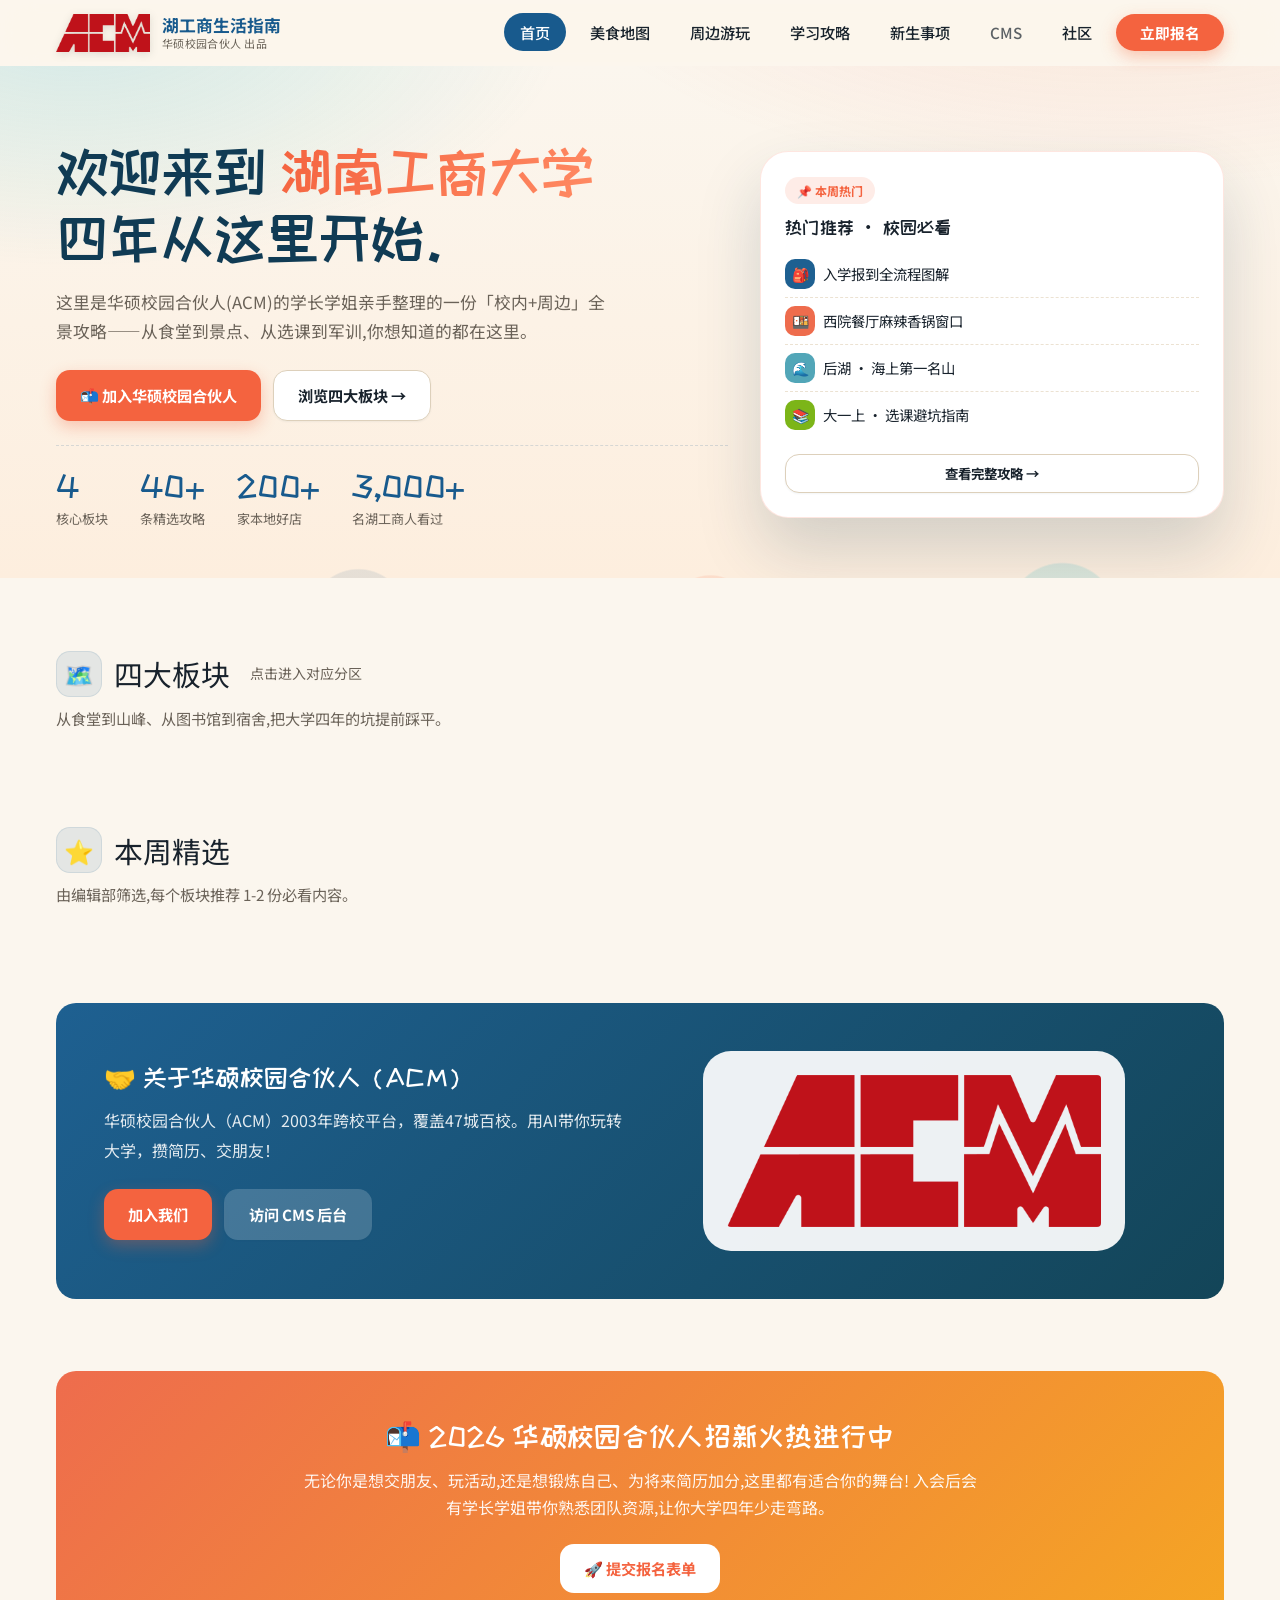
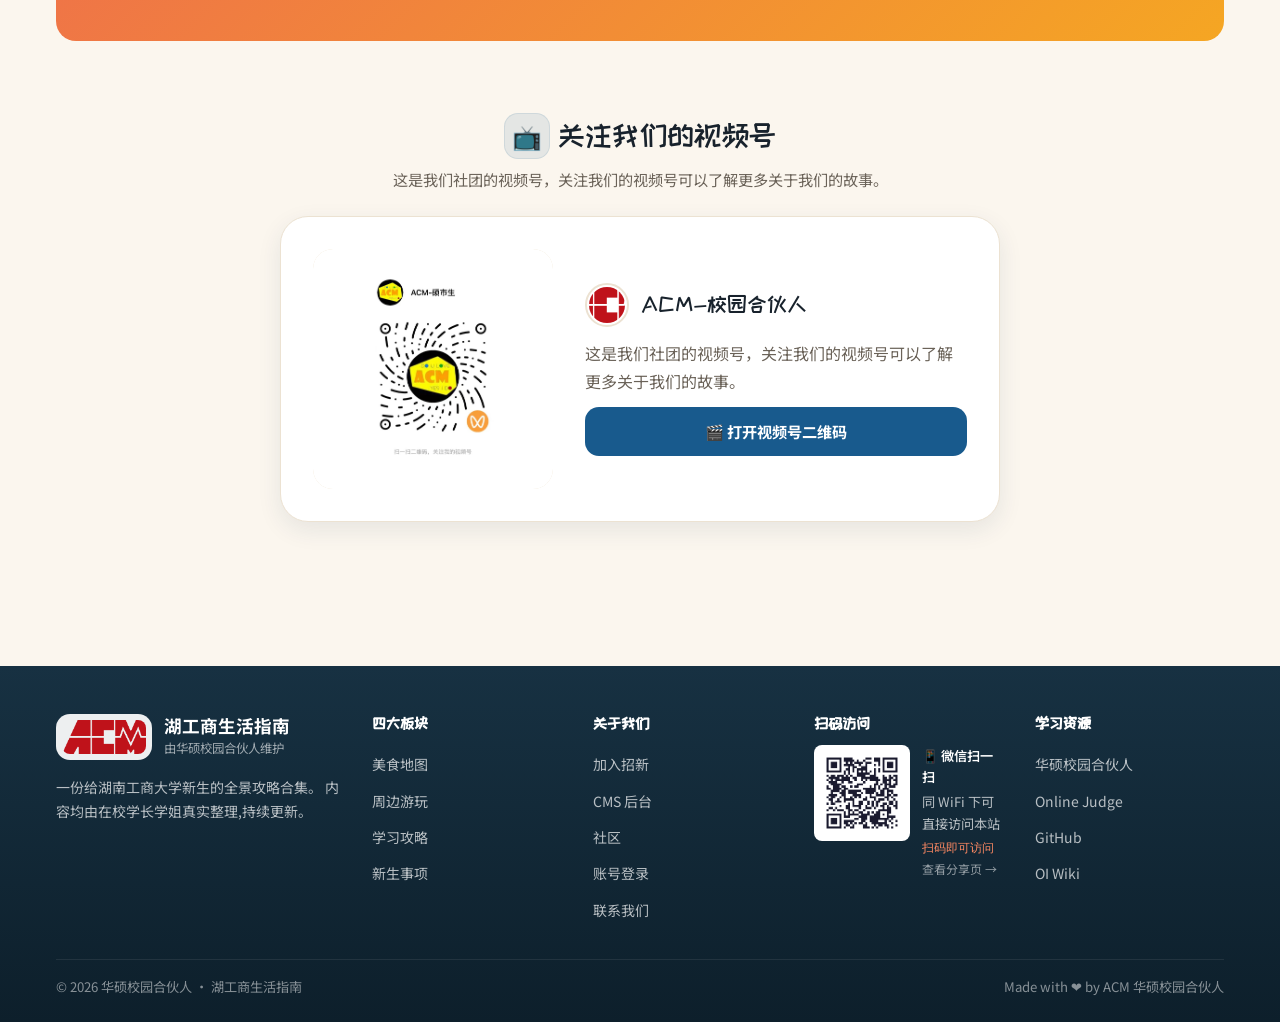
==== commit 28b6245e: "新增：用户注册登录系统 + 社区发帖功能（点赞/评论/话题标签）" ====
--- a/index.html
+++ b/index.html
@@ -33,6 +33,7 @@
       <li><a class="nav-link" data-page="study.html" href="study.html">学习攻略</a></li>
       <li><a class="nav-link" data-page="freshman.html" href="freshman.html">新生事项</a></li>
       <li><a class="nav-link" data-page="article.html" href="admin.html" style="opacity:.7;">CMS</a></li>
+      <li><a class="nav-link" href="community.html">社区</a></li>
       <li><a class="nav-cta" href="#" onclick="HUTB.openRecruitModal();return false;">立即报名</a></li>
     </ul>
   </div>
@@ -212,7 +213,8 @@
         <ul>
           <li><a href="#" onclick="HUTB.openRecruitModal();return false;">加入招新</a></li>
           <li><a href="admin.html">CMS 后台</a></li>
-          <li><a href="login.html">管理员登录</a></li>
+          <li><a href="community.html">社区</a></li>
+          <li><a href="auth.html">账号登录</a></li>
           <li><a href="#" id="footerContactEmail">联系我们</a></li>
         </ul>
       </div>
--- a/css/main.css
+++ b/css/main.css
@@ -1,4 +1,4 @@
-﻿/* ====================================================================
+/* ====================================================================
  * HUTB Campus Guide - Main Stylesheet (Impeccable-grade refresh)
  * 设计方向：编辑感海岸游乐场 — 暖奶油底 + 自信海蓝/珊瑚 + 圆体中文字体
  * 注：网页字体通过各页面 <head> 中的非阻塞 <link> 加载（media=print swap），
@@ -676,3 +676,16 @@
   body.reveal-ready .reveal,
   body.reveal-ready .reveal.is-visible { opacity: 1 !important; transform: none !important; }
 }
+
+/* ---------- 加入我们：双二维码弹窗 ---------- */
+.recruit-qr-grid { display: grid; grid-template-columns: 1fr 1fr; gap: var(--sp-4); margin-bottom: var(--sp-4); }
+.recruit-qr-card { background: var(--c-bg-alt); border-radius: var(--r-lg); padding: var(--sp-4); text-align: center; border: 1px solid var(--c-border); }
+.recruit-qr-title { font-size: 0.95rem; font-weight: 700; margin-bottom: var(--sp-3); color: var(--c-text); line-height: 1.4; }
+.recruit-qr-img { width: 100%; max-width: 220px; aspect-ratio: 1 / 1; object-fit: contain; background: #fff; border-radius: var(--r-md); padding: 8px; border: 1px solid var(--c-border); margin: 0 auto; display: block; }
+.recruit-qr-tip { font-size: 0.78rem; color: var(--c-text-muted); margin-top: var(--sp-2); }
+.recruit-foot-note { background: linear-gradient(135deg, #fff8e1 0%, #fff3c4 100%); border-radius: var(--r-md); padding: var(--sp-3) var(--sp-4); margin-top: var(--sp-3); border-left: 3px solid #ee6c4d; }
+.recruit-foot-line { font-size: 0.85rem; color: var(--c-text); margin: 4px 0; }
+.recruit-foot-line b { color: #ee6c4d; font-weight: 700; }
+@media (max-width: 540px) {
+  .recruit-qr-grid { grid-template-columns: 1fr; }
+}
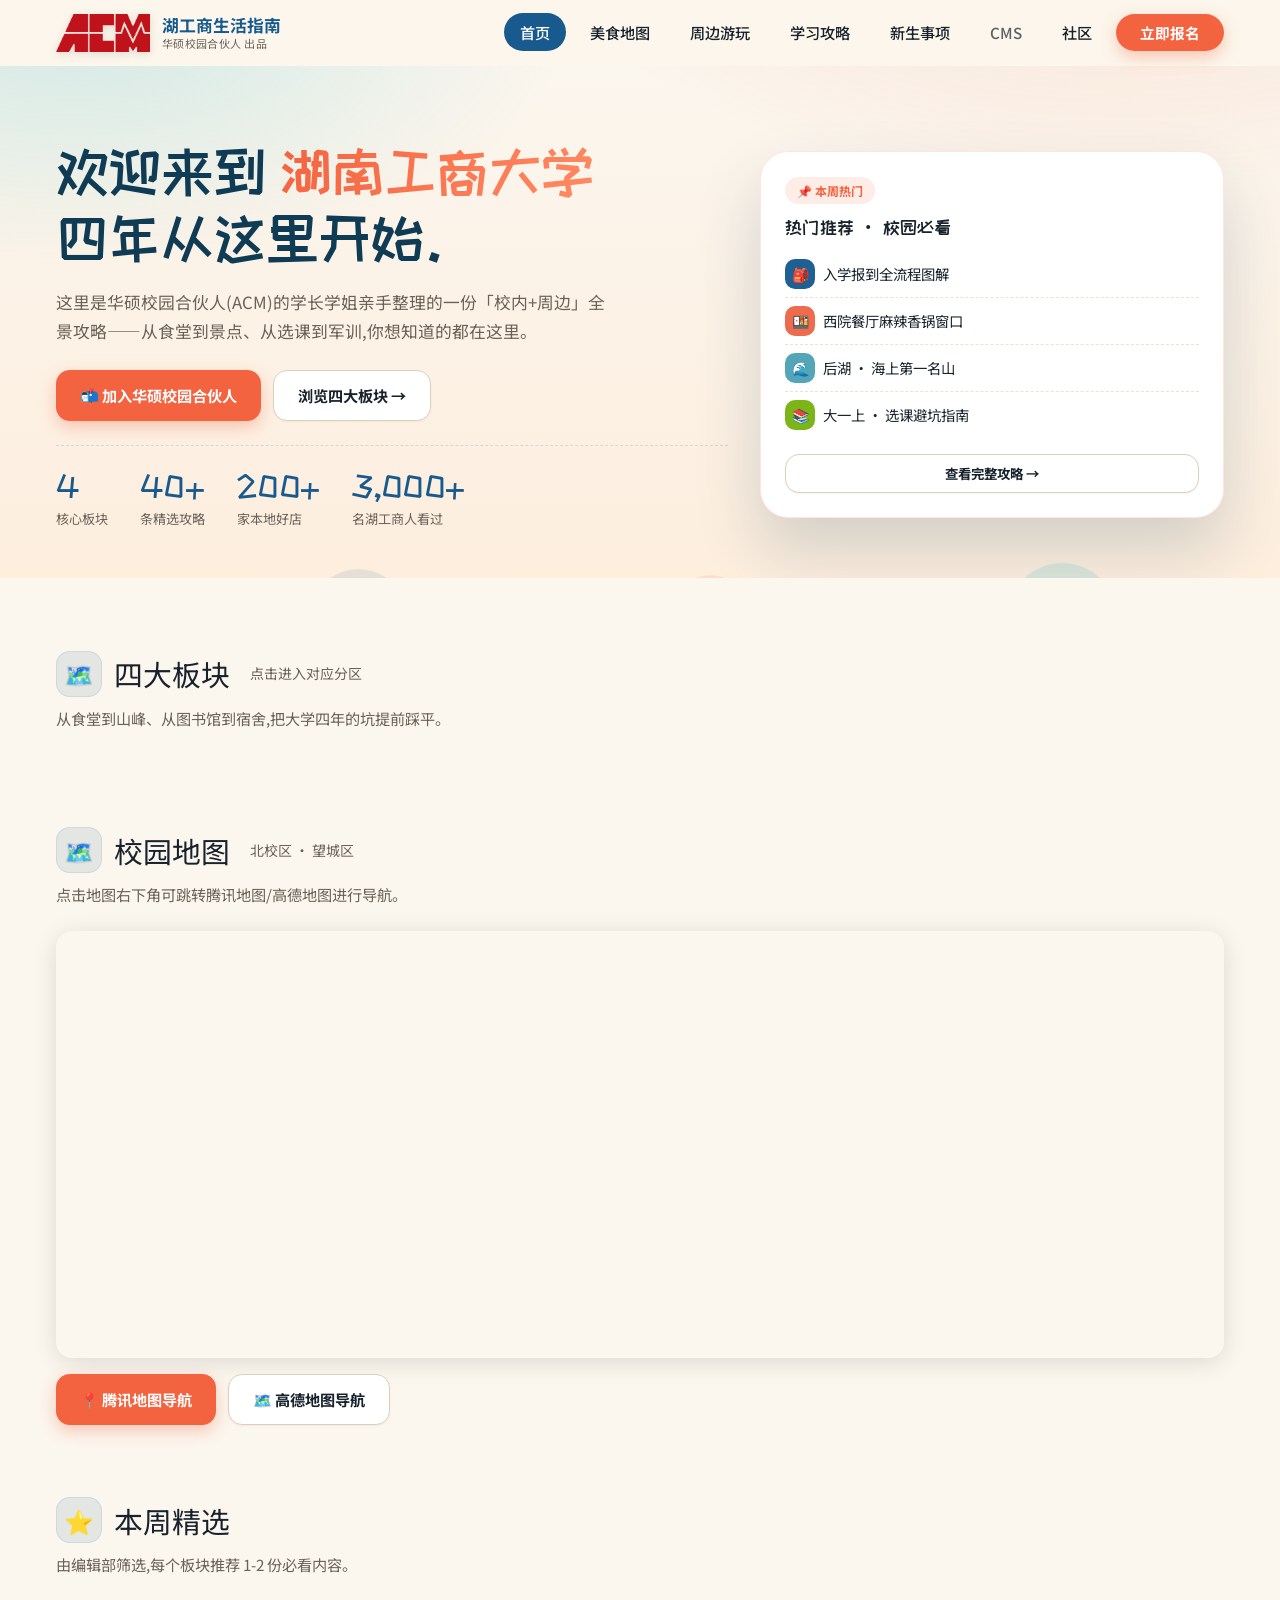
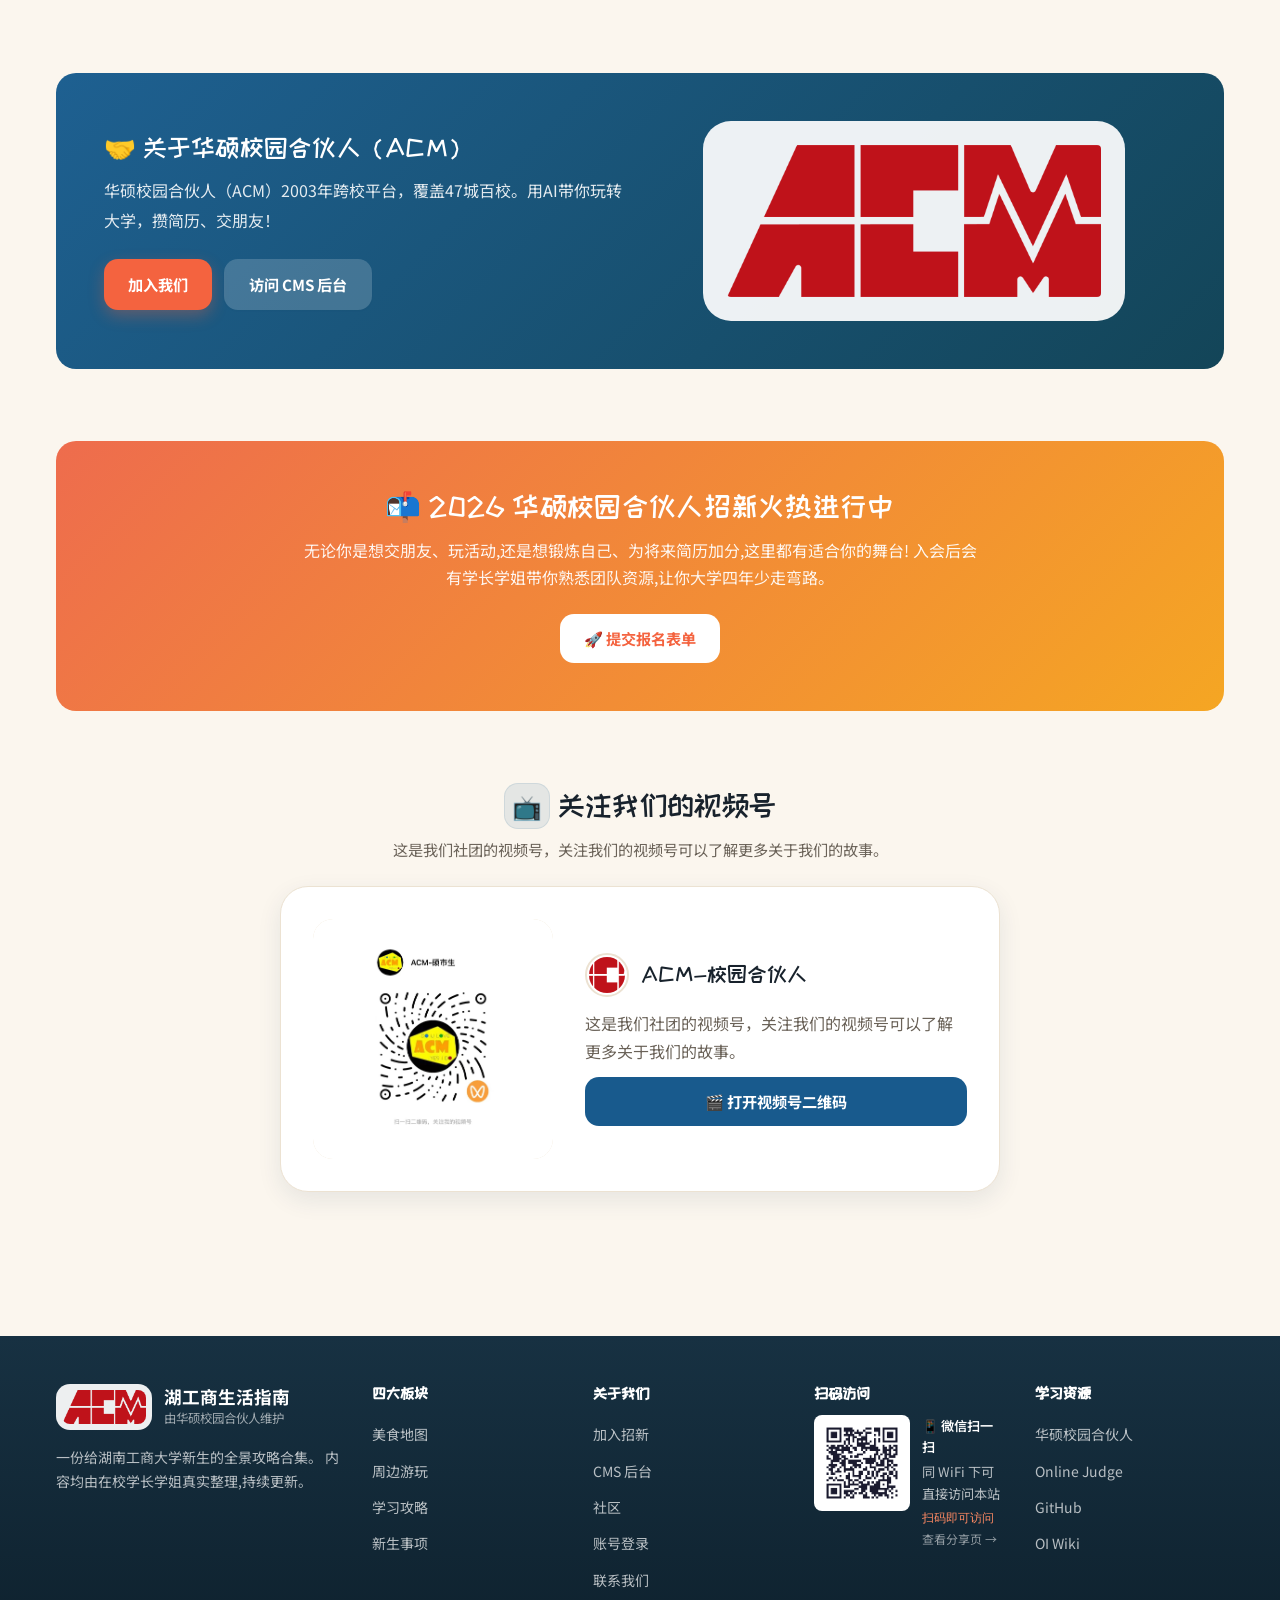
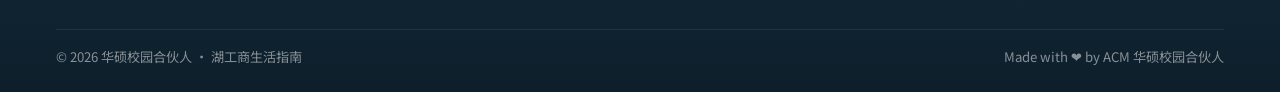
==== commit c9dd53a4: "index.html：新增校园地图区块（Google Maps embed，折中方案零Key）" ====
--- a/index.html
+++ b/index.html
@@ -113,6 +113,69 @@
   <div class="card-grid" id="entryGrid" style="grid-template-columns: repeat(auto-fill, minmax(260px, 1fr));"></div>
 </section>
 
+<!-- ==================== 校园地图（折中方案：内嵌+跳转） ==================== -->
+<section class="container reveal" style="padding-bottom: var(--sp-8);">
+  <div class="section-title">
+    <span class="section-title-icon">🗺️</span>
+    校园地图
+    <small style="font-size:0.875rem; color:var(--c-text-muted); font-weight:400; margin-left:var(--sp-2);">北校区 · 望城区</small>
+  </div>
+  <p class="section-sub">点击地图右下角可跳转腾讯地图/高德地图进行导航。</p>
+
+  <div style="border-radius: 16px; overflow: hidden; box-shadow: 0 4px 24px rgba(0,0,0,0.12);">
+    <iframe
+      id="campus-map"
+      width="100%" height="420"
+      frameborder="0"
+      style="border:0;"
+      referrerpolicy="no-referrer-when-downgrade"
+      loading="lazy"
+      allowfullscreen>
+    </iframe>
+  </div>
+
+  <div style="display:flex; gap:var(--sp-3); margin-top:var(--sp-4); flex-wrap:wrap;">
+    <a id="map-qq-btn" href="#" target="_blank" class="btn btn-accent">📍 腾讯地图导航</a>
+    <a id="map-amap-btn" href="#" target="_blank" class="btn btn-secondary">🗺️ 高德地图导航</a>
+  </div>
+</section>
+
+<script>
+(function(){
+  // 湖南工商大学北校区坐标（Wikipedia 公开数据）
+  var lat = 28.22697;
+  var lng = 112.919483;
+
+  // 方案A: Google Maps embed（零Key，最折中）
+  var gmapUrl = 'https://www.google.com/maps/embed?pb=!1m18!1m12!1m3!1d3305.0!2d' + lng + '!3d' + lat + '!2m3!1f0!2f0!3f0!3m2!1i1024!2i768!4f13.1!3m3!1m2!1s0x0%3A0x0!2zMjjCsDEzJzM3IjNCJXAxMjnCsDU1JzEwLjgiRQ!5e0!3m2!1szh-CN!2scn!4v1';
+
+  // 备用：腾讯地图网页版（非API，不用Key）
+  var qqMapUrl = 'https://apis.map.qq.com/rptr/mapPlaceAndNavigation?places=%E6%B9%96%E5%8D%97%E5%B7%A5%E5%95%86%E5%A4%A7%E5%AD%A6%E5%8C%97%E6%A0%A1%E5%8C%BA&points=' + lng + ',' + lat + '&pointx=' + lng + '&pointy=' + lat + '&type=1&zoom=16&referer=hutb_campus';
+  var qqWebUrl = 'https://map.qq.com/?center=' + lat + ',' + lng + '&zoom=16&type=2&_from=webmap';
+
+  // 备用：高德地图分享链接
+  var amapUrl = 'https://uri.amap.com/navigation?to=112.919483,28.22697,湖南工商大学(北校区)&mode=car&callnative=1';
+
+  var iframe = document.getElementById('campus-map');
+  var qqBtn = document.getElementById('map-qq-btn');
+  var amapBtn = document.getElementById('map-amap-btn');
+
+  // 优先用 Google Maps 嵌入
+  iframe.src = gmapUrl;
+  iframe.title = '湖南工商大学北校区地图';
+  amapBtn.href = amapUrl;
+
+  // 腾讯地图：尝试 URI 跳转
+  qqBtn.href = qqWebUrl;
+
+  // 如果 Google Maps 加载失败（国内可能打不开），切换备用
+  iframe.onerror = function(){
+    // 切换到腾讯地图网页版 iframe
+    iframe.src = 'https://apis.map.qq.com/rptr/mapPlaceAndNavigation?places=%E6%B9%96%E5%8D%97%E5%B7%A5%E5%95%86%E5%A4%A7%E5%AD%A6&points=' + lng + ',' + lat + '&pointx=' + lng + '&pointy=' + lat + '&type=1&zoom=15&referer=hutb_campus';
+  };
+})();
+</script>
+
 <!-- ==================== 精选内容（每个板块一条） ==================== -->
 <section class="container reveal" style="padding-bottom: var(--sp-8);">
   <div class="section-title">
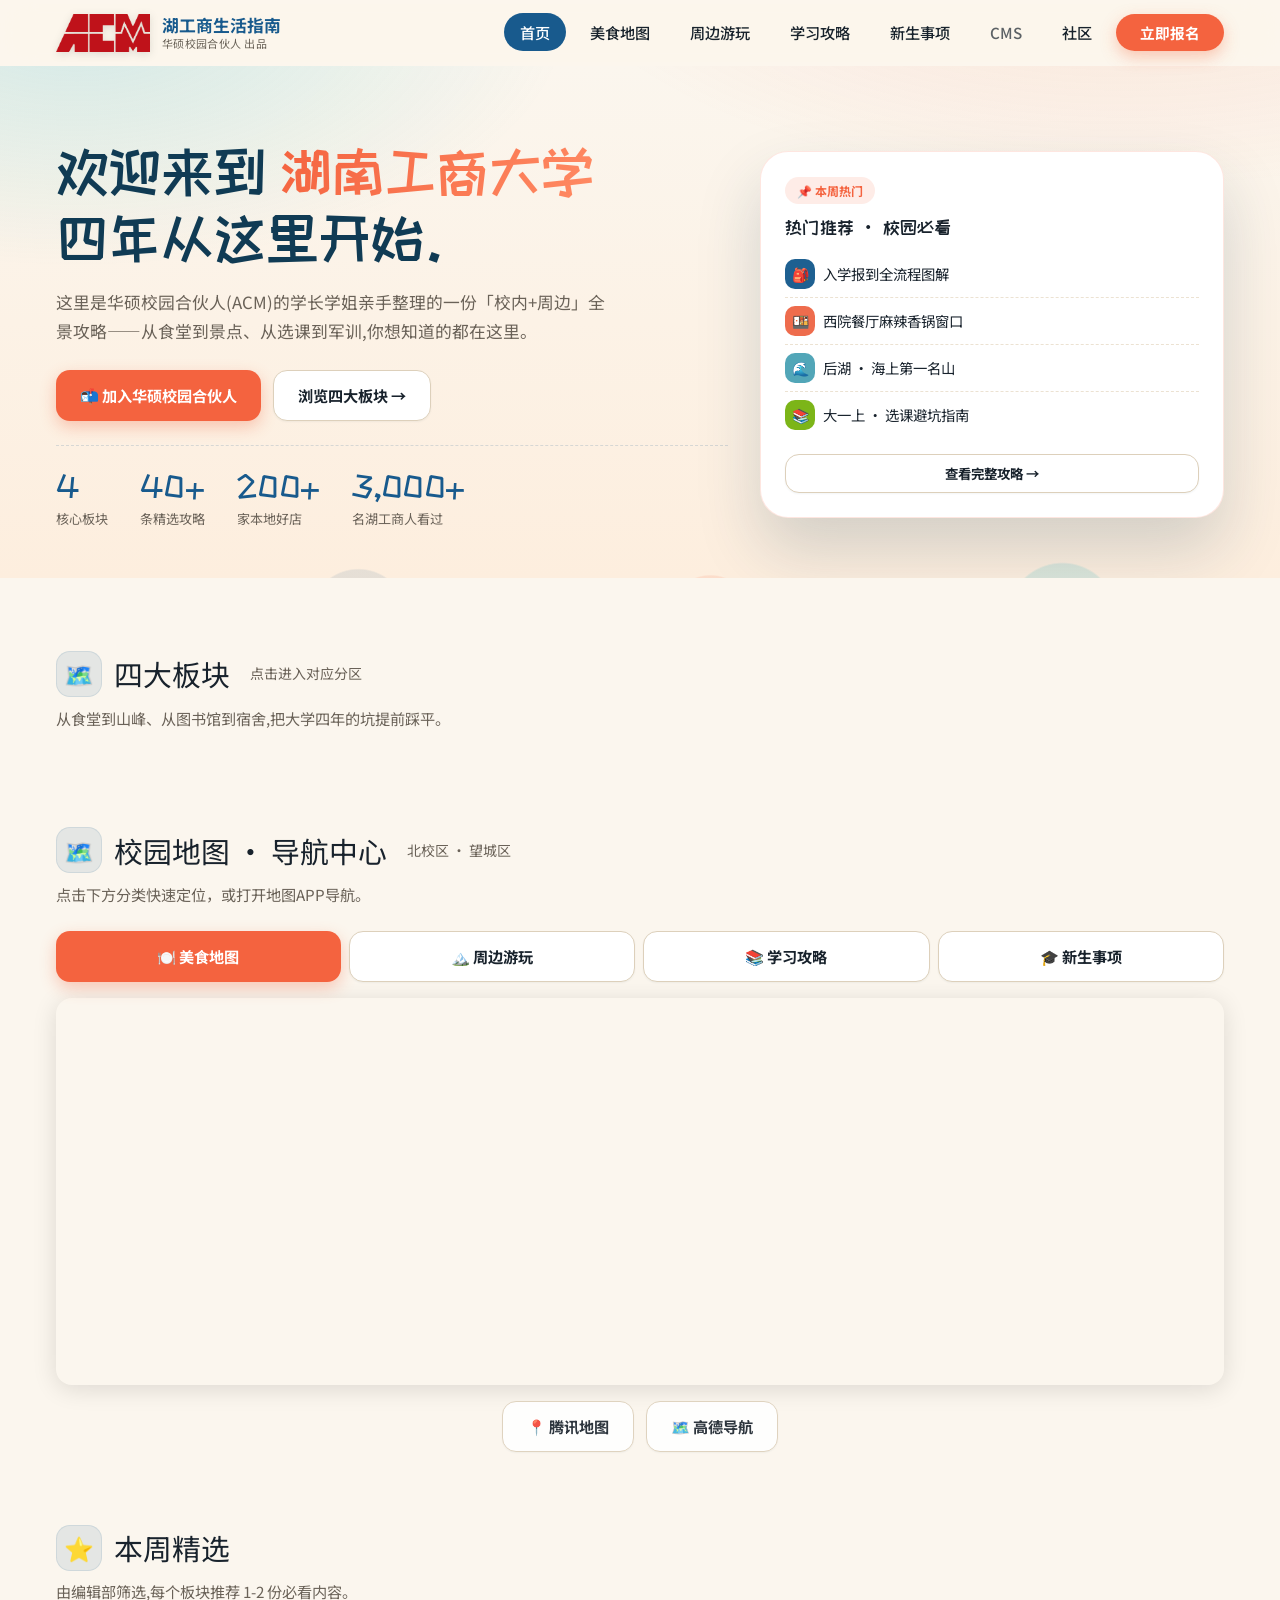
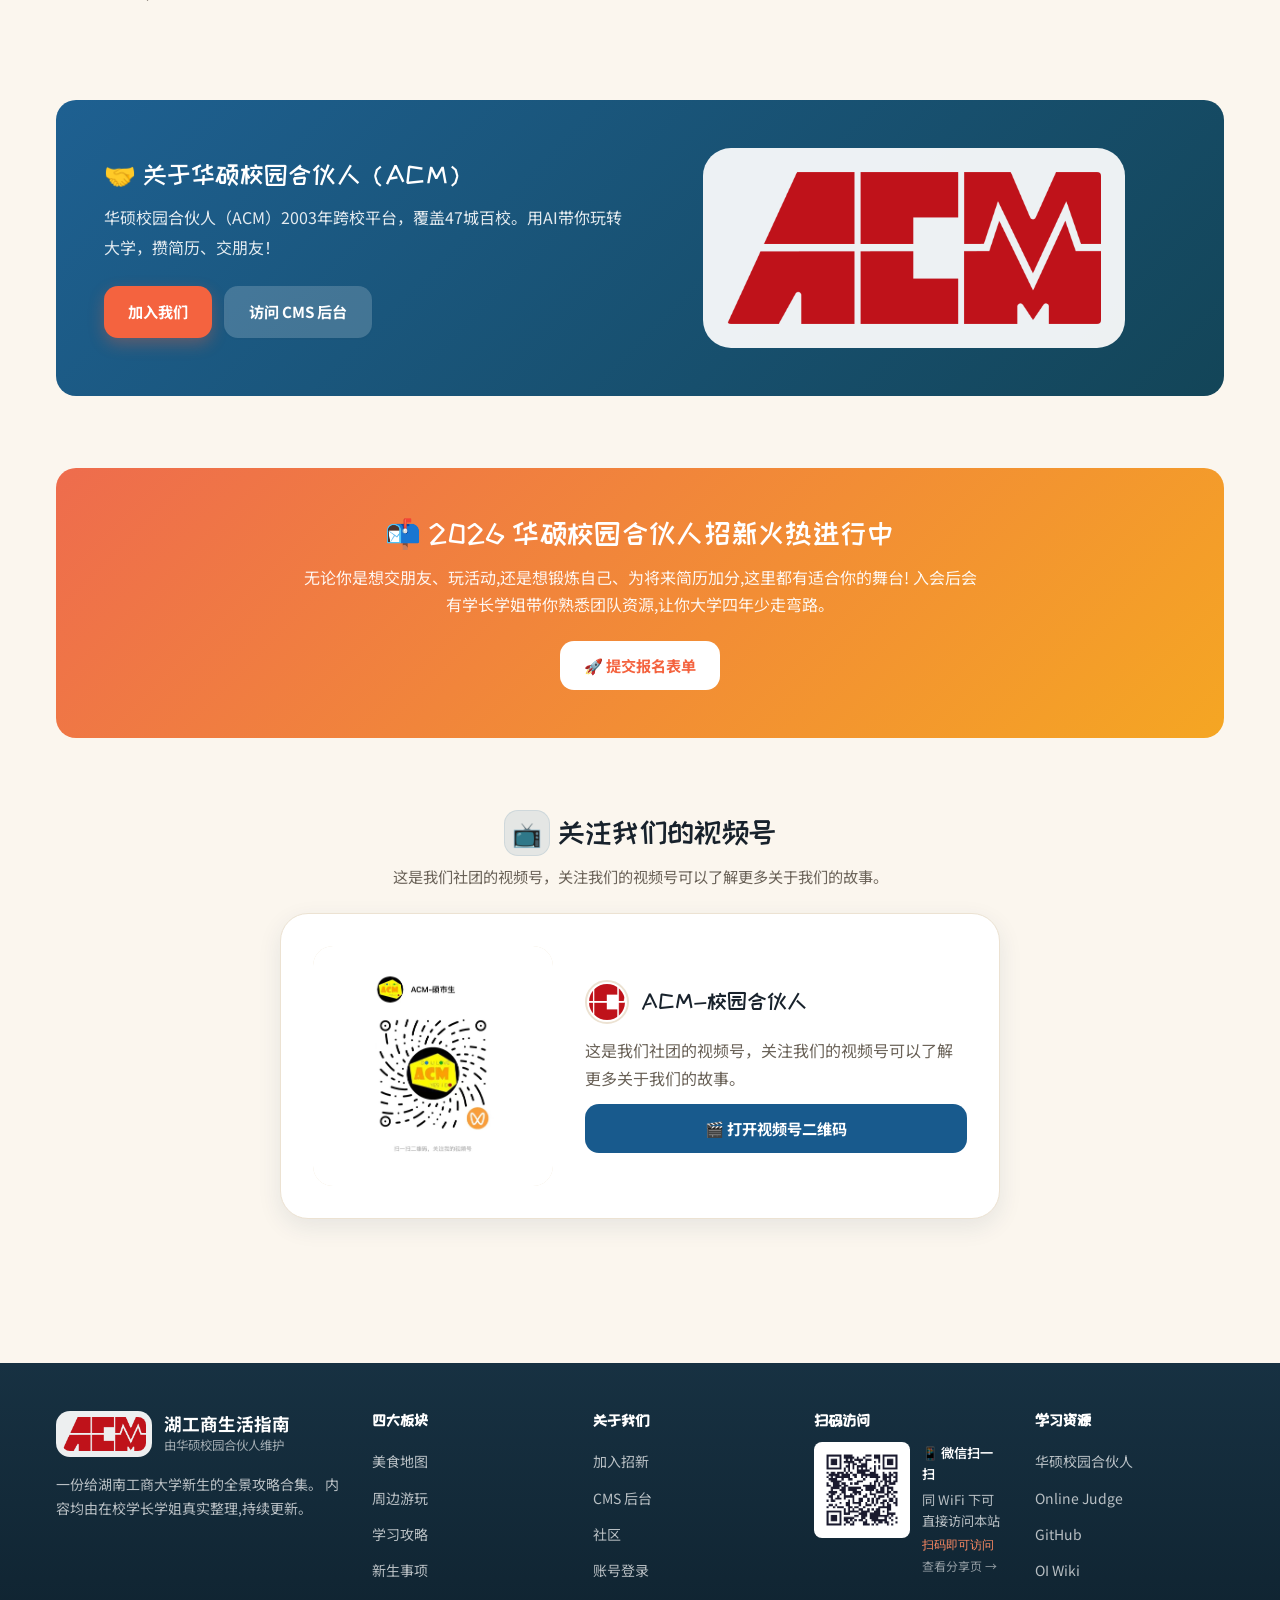
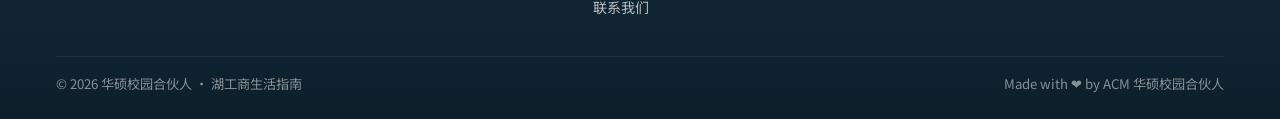
==== commit aac81dbb: "地图导航中心：首页快捷跳转+详情页地图按钮，打通美食/游玩/学习板块" ====
--- a/index.html
+++ b/index.html
@@ -113,19 +113,36 @@
   <div class="card-grid" id="entryGrid" style="grid-template-columns: repeat(auto-fill, minmax(260px, 1fr));"></div>
 </section>
 
-<!-- ==================== 校园地图（折中方案：内嵌+跳转） ==================== -->
+<!-- ==================== 校园地图（导航中心） ==================== -->
 <section class="container reveal" style="padding-bottom: var(--sp-8);">
   <div class="section-title">
     <span class="section-title-icon">🗺️</span>
-    校园地图
+    校园地图 · 导航中心
     <small style="font-size:0.875rem; color:var(--c-text-muted); font-weight:400; margin-left:var(--sp-2);">北校区 · 望城区</small>
   </div>
-  <p class="section-sub">点击地图右下角可跳转腾讯地图/高德地图进行导航。</p>
-
+  <p class="section-sub">点击下方分类快速定位，或打开地图APP导航。</p>
+
+  <!-- 快捷导航按钮 -->
+  <div style="display:flex; gap:var(--sp-2); margin-bottom:var(--sp-4); flex-wrap:wrap;">
+    <a href="food.html" class="btn btn-accent" style="flex:1; min-width:120px; text-align:center;">
+      🍽️ 美食地图
+    </a>
+    <a href="travel.html" class="btn btn-secondary" style="flex:1; min-width:120px; text-align:center;">
+      🏔️ 周边游玩
+    </a>
+    <a href="study.html" class="btn btn-secondary" style="flex:1; min-width:120px; text-align:center;">
+      📚 学习攻略
+    </a>
+    <a href="freshman.html" class="btn btn-secondary" style="flex:1; min-width:120px; text-align:center;">
+      🎓 新生事项
+    </a>
+  </div>
+
+  <!-- 地图嵌入 -->
   <div style="border-radius: 16px; overflow: hidden; box-shadow: 0 4px 24px rgba(0,0,0,0.12);">
     <iframe
       id="campus-map"
-      width="100%" height="420"
+      width="100%" height="380"
       frameborder="0"
       style="border:0;"
       referrerpolicy="no-referrer-when-downgrade"
@@ -134,45 +151,27 @@
     </iframe>
   </div>
 
-  <div style="display:flex; gap:var(--sp-3); margin-top:var(--sp-4); flex-wrap:wrap;">
-    <a id="map-qq-btn" href="#" target="_blank" class="btn btn-accent">📍 腾讯地图导航</a>
-    <a id="map-amap-btn" href="#" target="_blank" class="btn btn-secondary">🗺️ 高德地图导航</a>
+  <!-- 外部导航 -->
+  <div style="display:flex; gap:var(--sp-3); margin-top:var(--sp-4); flex-wrap:wrap; justify-content:center;">
+    <a id="map-qq-btn" href="#" target="_blank" class="btn btn-secondary" style="opacity:0.9;">📍 腾讯地图</a>
+    <a id="map-amap-btn" href="#" target="_blank" class="btn btn-secondary" style="opacity:0.9;">🗺️ 高德导航</a>
   </div>
 </section>
 
 <script>
 (function(){
-  // 湖南工商大学北校区坐标（Wikipedia 公开数据）
   var lat = 28.22697;
   var lng = 112.919483;
-
-  // 方案A: Google Maps embed（零Key，最折中）
   var gmapUrl = 'https://www.google.com/maps/embed?pb=!1m18!1m12!1m3!1d3305.0!2d' + lng + '!3d' + lat + '!2m3!1f0!2f0!3f0!3m2!1i1024!2i768!4f13.1!3m3!1m2!1s0x0%3A0x0!2zMjjCsDEzJzM3IjNCJXAxMjnCsDU1JzEwLjgiRQ!5e0!3m2!1szh-CN!2scn!4v1';
-
-  // 备用：腾讯地图网页版（非API，不用Key）
-  var qqMapUrl = 'https://apis.map.qq.com/rptr/mapPlaceAndNavigation?places=%E6%B9%96%E5%8D%97%E5%B7%A5%E5%95%86%E5%A4%A7%E5%AD%A6%E5%8C%97%E6%A0%A1%E5%8C%BA&points=' + lng + ',' + lat + '&pointx=' + lng + '&pointy=' + lat + '&type=1&zoom=16&referer=hutb_campus';
   var qqWebUrl = 'https://map.qq.com/?center=' + lat + ',' + lng + '&zoom=16&type=2&_from=webmap';
-
-  // 备用：高德地图分享链接
   var amapUrl = 'https://uri.amap.com/navigation?to=112.919483,28.22697,湖南工商大学(北校区)&mode=car&callnative=1';
-
   var iframe = document.getElementById('campus-map');
   var qqBtn = document.getElementById('map-qq-btn');
   var amapBtn = document.getElementById('map-amap-btn');
-
-  // 优先用 Google Maps 嵌入
   iframe.src = gmapUrl;
   iframe.title = '湖南工商大学北校区地图';
   amapBtn.href = amapUrl;
-
-  // 腾讯地图：尝试 URI 跳转
   qqBtn.href = qqWebUrl;
-
-  // 如果 Google Maps 加载失败（国内可能打不开），切换备用
-  iframe.onerror = function(){
-    // 切换到腾讯地图网页版 iframe
-    iframe.src = 'https://apis.map.qq.com/rptr/mapPlaceAndNavigation?places=%E6%B9%96%E5%8D%97%E5%B7%A5%E5%95%86%E5%A4%A7%E5%AD%A6&points=' + lng + ',' + lat + '&pointx=' + lng + '&pointy=' + lat + '&type=1&zoom=15&referer=hutb_campus';
-  };
 })();
 </script>
 
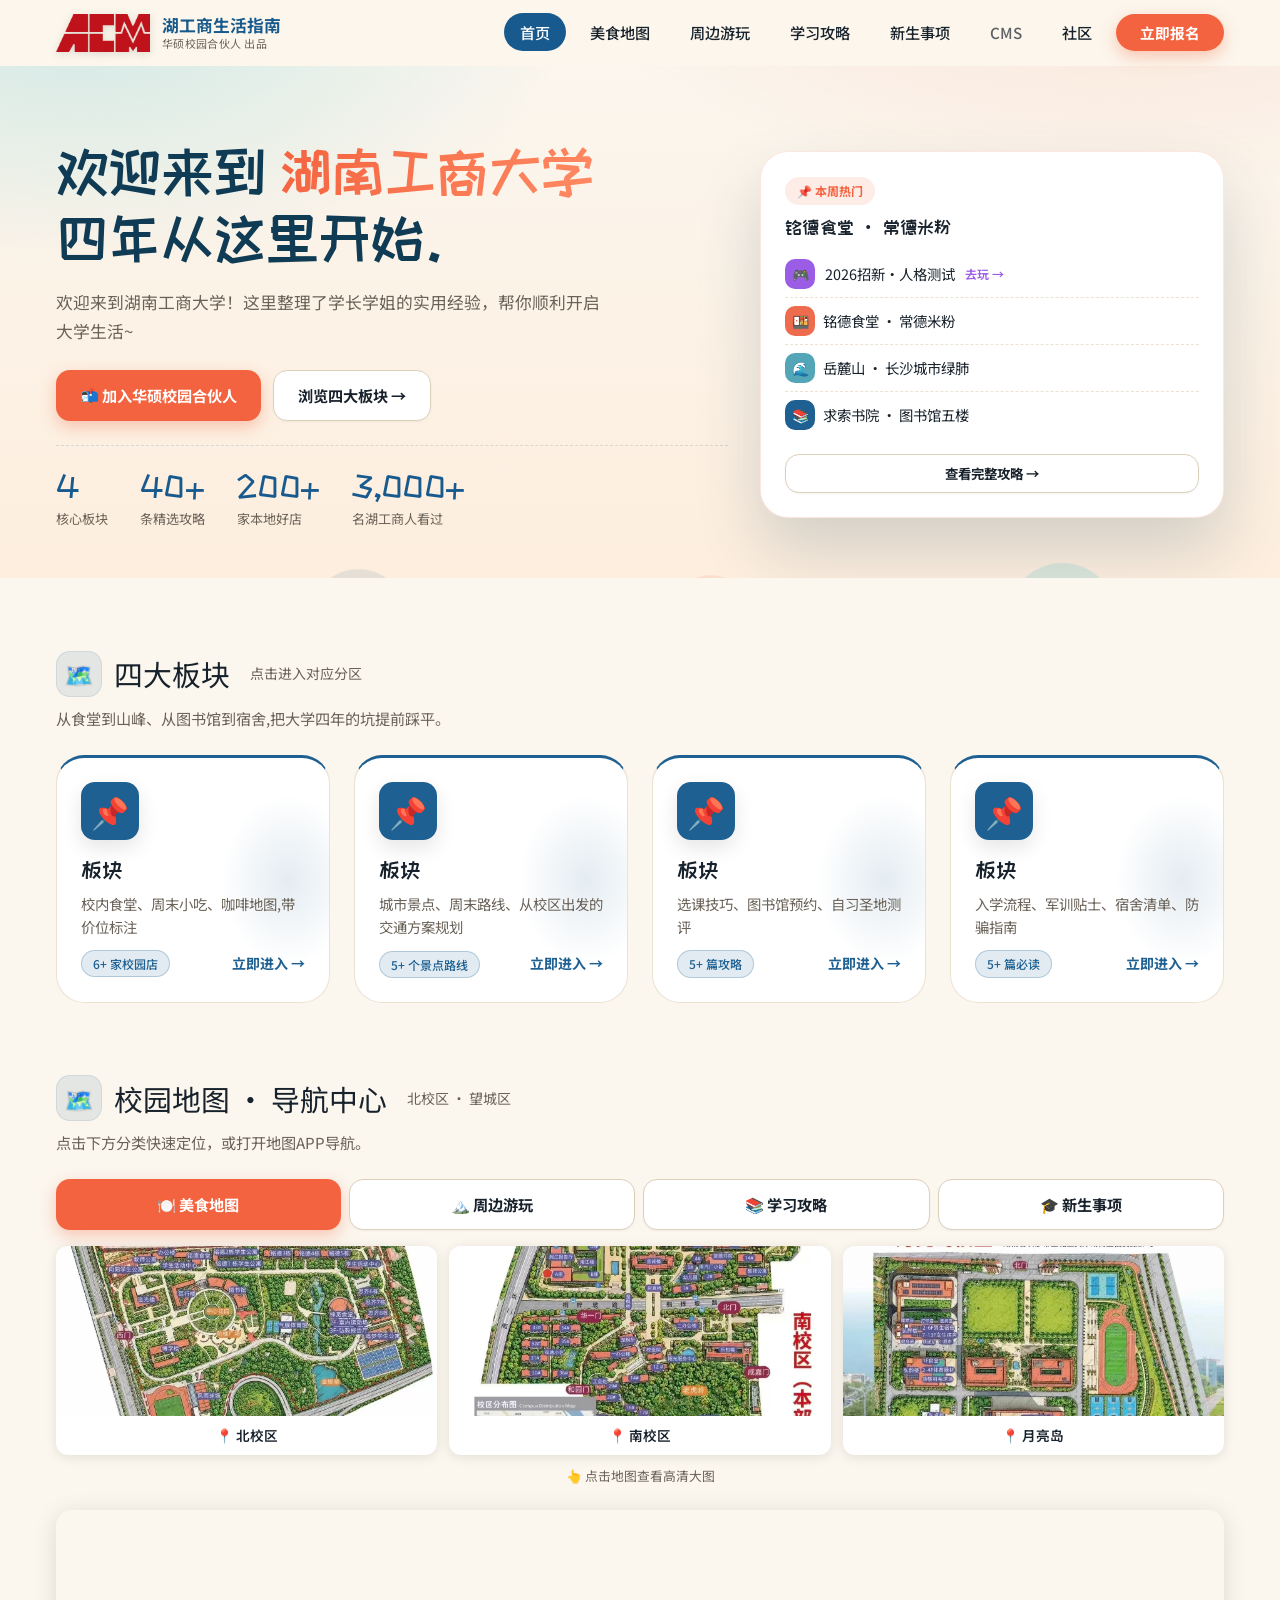
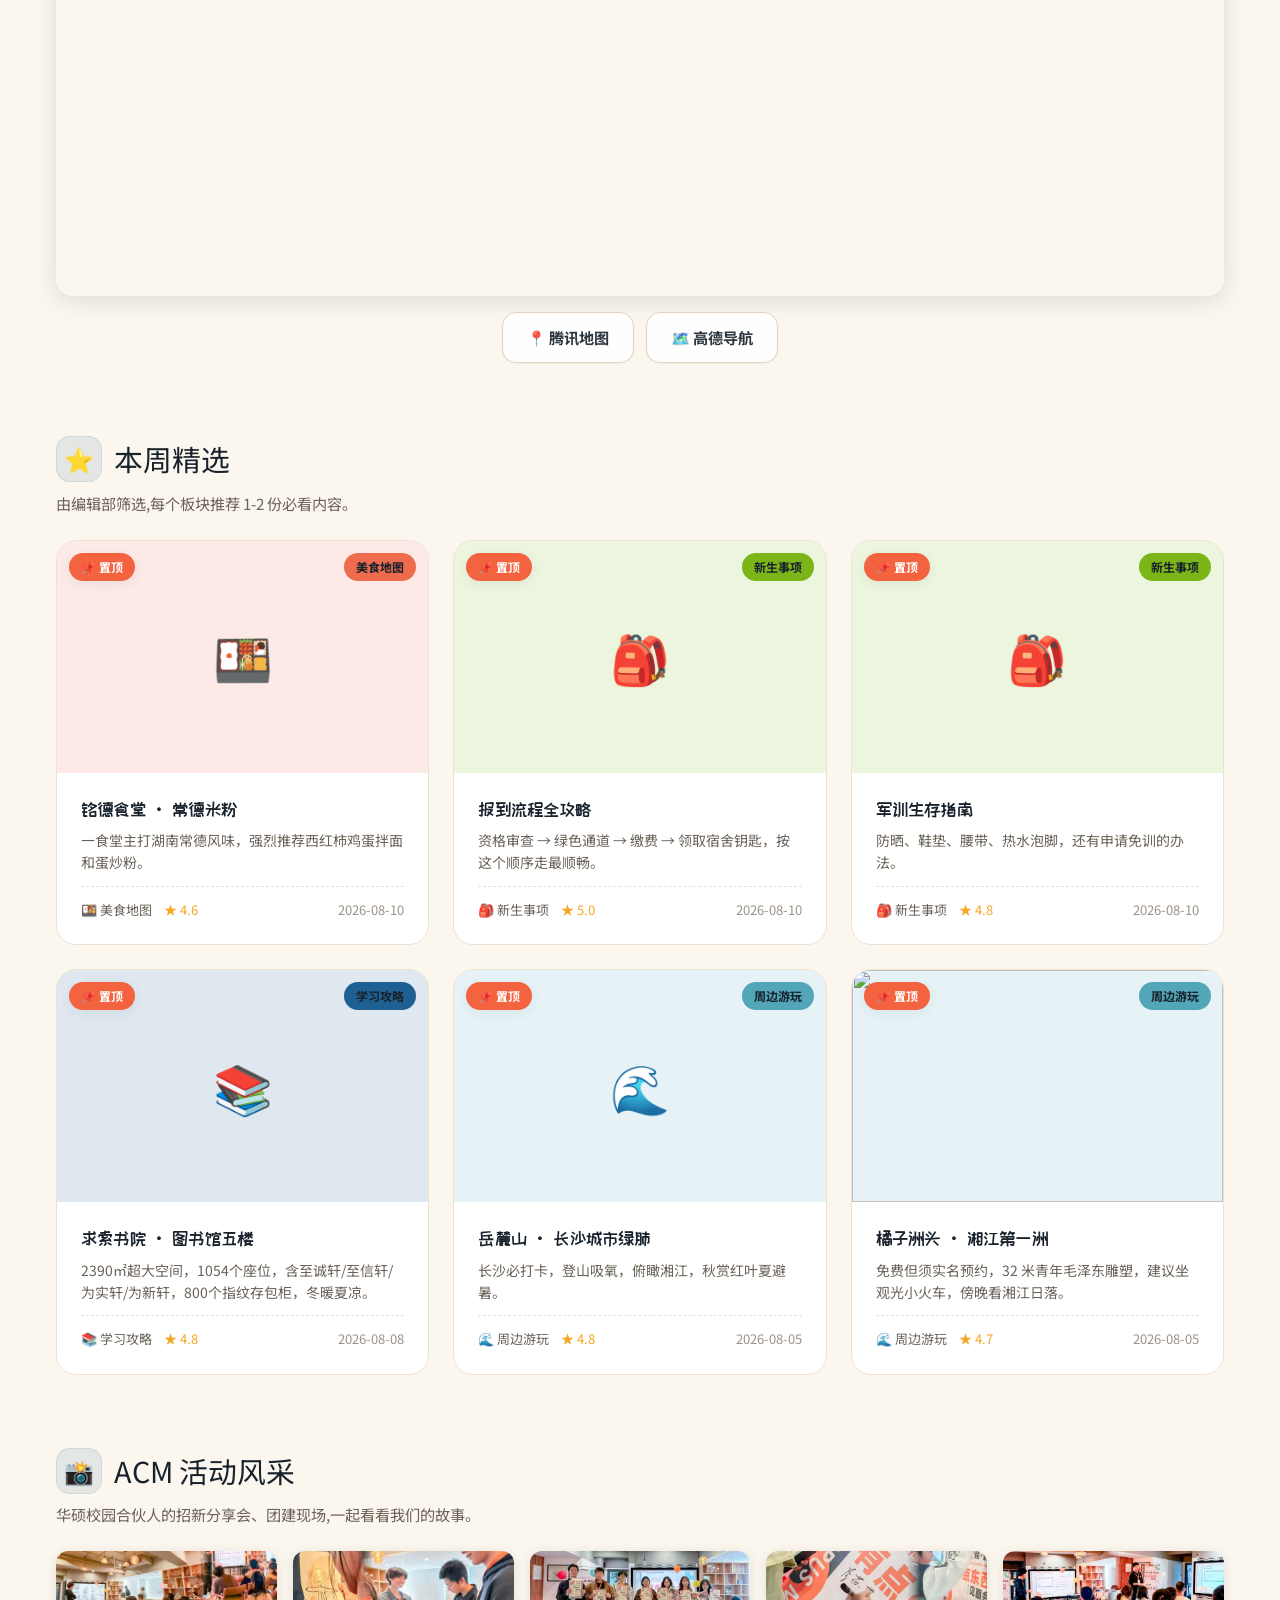
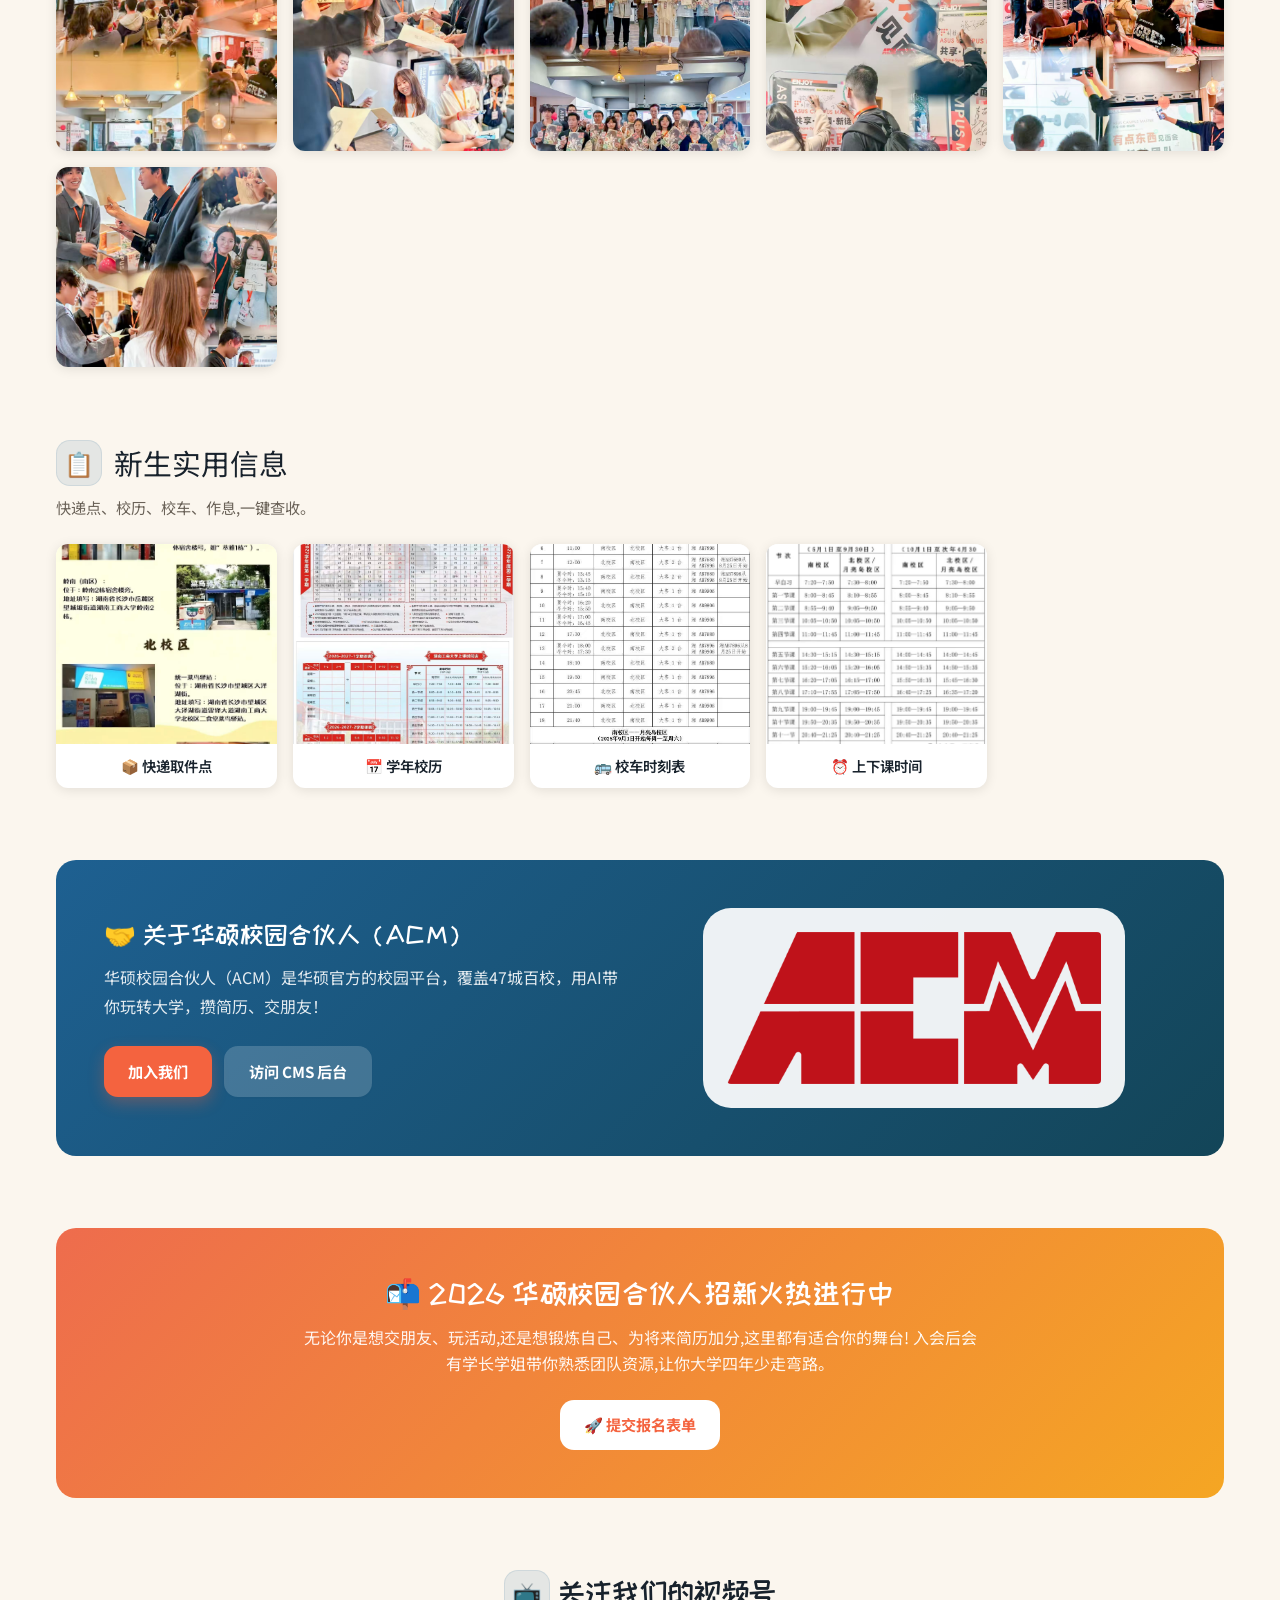
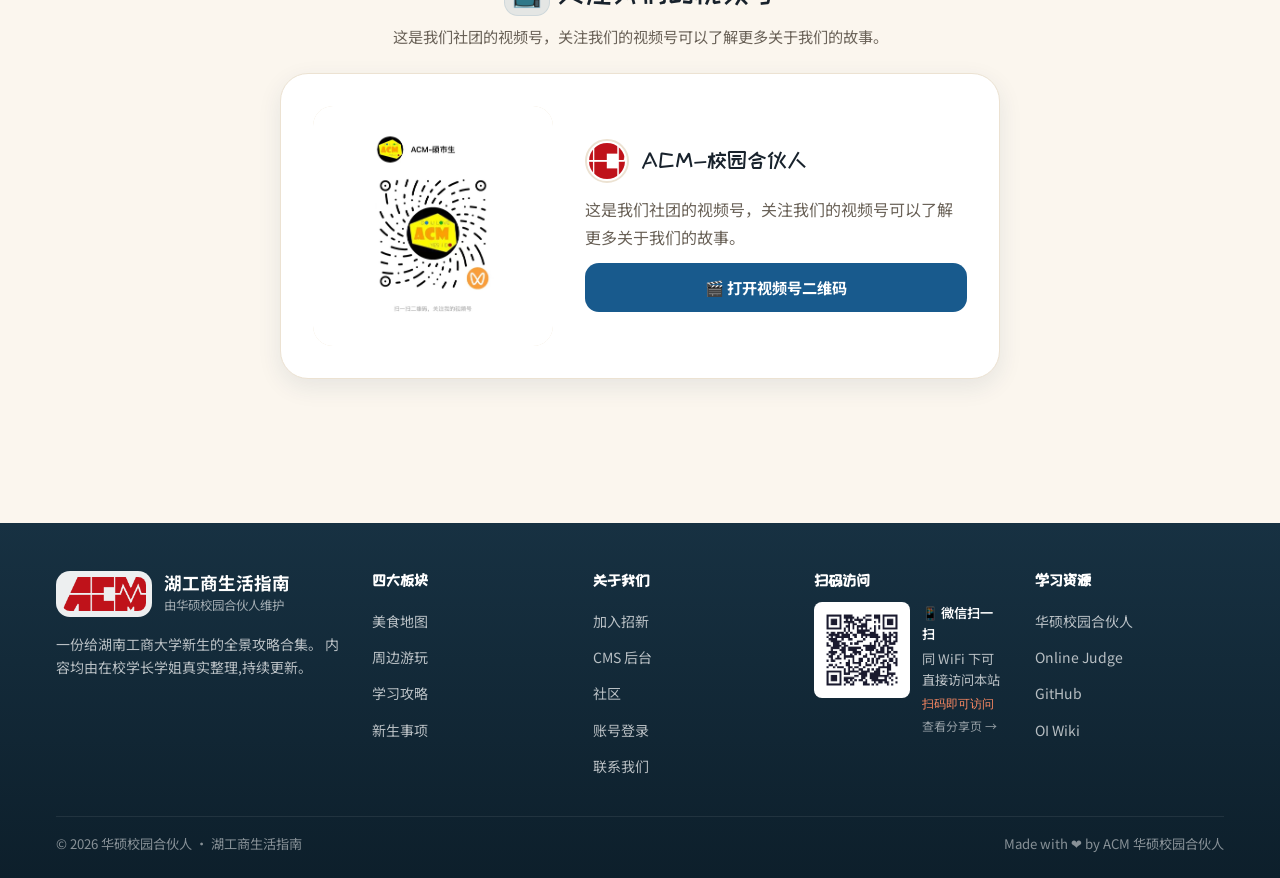
==== commit 3e27e5e1: "feat: add campus material (maps/activities/practical info) + image lightbox" ====
--- a/index.html
+++ b/index.html
@@ -1,326 +1,422 @@
-﻿<!DOCTYPE html>
-<html lang="zh-CN">
-<head>
-  <meta charset="UTF-8">
-  <meta name="viewport" content="width=device-width, initial-scale=1.0">
-  <meta name="description" content="湖南工商大学校园生活指南 - 美食地图、周边游玩、学习攻略、新生事项,一份给湖工商学子的全景手册。">
-  <title>湖工商生活指南 · 湖南工商大学 华硕校园合伙人 出品</title>
-  <link rel="icon" href="assets/acm-logo.png">
-  <link rel="stylesheet" href="css/main.css">
-
-  <link rel="preconnect" href="https://fonts.googleapis.com">
-  <link rel="preconnect" href="https://fonts.gstatic.com" crossorigin>
-  <link rel="stylesheet" href="https://fonts.googleapis.com/css2?family=Noto+Sans+SC:wght@400;500;700;900&family=ZCOOL+KuaiLe&display=swap" media="print" onload="this.media='all'">
-  <noscript><link rel="stylesheet" href="https://fonts.googleapis.com/css2?family=Noto+Sans+SC:wght@400;500;700;900&family=ZCOOL+KuaiLe&display=swap"></noscript>
-</head>
-<body>
-
-<!-- ==================== 导航栏 ==================== -->
-<nav class="nav">
-  <div class="container nav-inner">
-    <a href="index.html" class="nav-brand">
-      <img src="assets/acm-logo.png" alt="华硕校园合伙人 Logo">
-      <span class="nav-brand-text">
-        湖工商生活指南
-        <small>华硕校园合伙人 出品</small>
-      </span>
-    </a>
-    <button class="nav-toggle" aria-label="切换菜单"><span></span></button>
-    <ul class="nav-links">
-      <li><a class="nav-link active" data-page="index.html" href="index.html">首页</a></li>
-      <li><a class="nav-link" data-page="food.html" href="food.html">美食地图</a></li>
-      <li><a class="nav-link" data-page="travel.html" href="travel.html">周边游玩</a></li>
-      <li><a class="nav-link" data-page="study.html" href="study.html">学习攻略</a></li>
-      <li><a class="nav-link" data-page="freshman.html" href="freshman.html">新生事项</a></li>
-      <li><a class="nav-link" data-page="article.html" href="admin.html" style="opacity:.7;">CMS</a></li>
-      <li><a class="nav-link" href="community.html">社区</a></li>
-      <li><a class="nav-cta" href="#" onclick="HUTB.openRecruitModal();return false;">立即报名</a></li>
-    </ul>
-  </div>
-</nav>
-
-<!-- ==================== Hero ==================== -->
-<section class="hero">
-  <div class="container hero-inner">
-    <div class="fade-up">
-      <h1 class="hero-title">
-        欢迎来到 <span>湖南工商大学</span><br>
-        四年从这里开始。
-      </h1>
-      <p class="hero-sub" id="heroSub">
-        这里是华硕校园合伙人(ACM)的学长学姐亲手整理的一份「校内+周边」全景攻略——从食堂到景点、从选课到军训,你想知道的都在这里。
-      </p>
-      <div class="hero-cta">
-        <a href="#" class="btn btn-accent" onclick="HUTB.openRecruitModal();return false;">
-          📬 加入华硕校园合伙人
-        </a>
-        <a href="#sections" class="btn btn-secondary">浏览四大板块 →</a>
-      </div>
-      <div class="hero-stats">
-        <div>
-          <div class="hero-stat-num">4</div>
-          <div class="hero-stat-label">核心板块</div>
-        </div>
-        <div>
-          <div class="hero-stat-num">40+</div>
-          <div class="hero-stat-label">条精选攻略</div>
-        </div>
-        <div>
-          <div class="hero-stat-num">200+</div>
-          <div class="hero-stat-label">家本地好店</div>
-        </div>
-        <div>
-          <div class="hero-stat-num">3,000+</div>
-          <div class="hero-stat-label">名湖工商人看过</div>
-        </div>
-      </div>
-    </div>
-
-    <div class="hero-card fade-up delay-2">
-      <span class="hero-card-tag">📌 本周热门</span>
-      <h3 id="hotCardTitle">热门推荐 · 校园必看</h3>
-      <ul class="hero-card-list" id="hotCardList">
-        <li>
-          <span class="ic" style="background:#1e6091;color:#fff;">🎒</span>
-          <span>入学报到全流程图解</span>
-        </li>
-        <li>
-          <span class="ic" style="background:#ee6c4d;color:#fff;">🍱</span>
-          <span>西院餐厅麻辣香锅窗口</span>
-        </li>
-        <li>
-          <span class="ic" style="background:#52a6b8;color:#fff;">🌊</span>
-          <span>后湖 · 海上第一名山</span>
-        </li>
-        <li>
-          <span class="ic" style="background:#7cb518;color:#fff;">📚</span>
-          <span>大一上 · 选课避坑指南</span>
-        </li>
-      </ul>
-      <a href="#" class="btn btn-secondary btn-sm" style="margin-top: var(--sp-4); width:100%;" id="hotCardLink">查看完整攻略 →</a>
-    </div>
-  </div>
-</section>
-
-<!-- ==================== 四大板块入口 ==================== -->
-<section class="container reveal" id="sections" style="padding: var(--sp-8) var(--sp-4);">
-  <div class="section-title">
-    <span class="section-title-icon">🗺️</span>
-    四大板块 <small style="font-size:0.875rem; color:var(--c-text-muted); font-weight:400; margin-left:var(--sp-2);">点击进入对应分区</small>
-  </div>
-  <p class="section-sub">从食堂到山峰、从图书馆到宿舍,把大学四年的坑提前踩平。</p>
-
-  <div class="card-grid" id="entryGrid" style="grid-template-columns: repeat(auto-fill, minmax(260px, 1fr));"></div>
-</section>
-
-<!-- ==================== 校园地图（导航中心） ==================== -->
-<section class="container reveal" style="padding-bottom: var(--sp-8);">
-  <div class="section-title">
-    <span class="section-title-icon">🗺️</span>
-    校园地图 · 导航中心
-    <small style="font-size:0.875rem; color:var(--c-text-muted); font-weight:400; margin-left:var(--sp-2);">北校区 · 望城区</small>
-  </div>
-  <p class="section-sub">点击下方分类快速定位，或打开地图APP导航。</p>
-
-  <!-- 快捷导航按钮 -->
-  <div style="display:flex; gap:var(--sp-2); margin-bottom:var(--sp-4); flex-wrap:wrap;">
-    <a href="food.html" class="btn btn-accent" style="flex:1; min-width:120px; text-align:center;">
-      🍽️ 美食地图
-    </a>
-    <a href="travel.html" class="btn btn-secondary" style="flex:1; min-width:120px; text-align:center;">
-      🏔️ 周边游玩
-    </a>
-    <a href="study.html" class="btn btn-secondary" style="flex:1; min-width:120px; text-align:center;">
-      📚 学习攻略
-    </a>
-    <a href="freshman.html" class="btn btn-secondary" style="flex:1; min-width:120px; text-align:center;">
-      🎓 新生事项
-    </a>
-  </div>
-
-  <!-- 地图嵌入 -->
-  <div style="border-radius: 16px; overflow: hidden; box-shadow: 0 4px 24px rgba(0,0,0,0.12);">
-    <iframe
-      id="campus-map"
-      width="100%" height="380"
-      frameborder="0"
-      style="border:0;"
-      referrerpolicy="no-referrer-when-downgrade"
-      loading="lazy"
-      allowfullscreen>
-    </iframe>
-  </div>
-
-  <!-- 外部导航 -->
-  <div style="display:flex; gap:var(--sp-3); margin-top:var(--sp-4); flex-wrap:wrap; justify-content:center;">
-    <a id="map-qq-btn" href="#" target="_blank" class="btn btn-secondary" style="opacity:0.9;">📍 腾讯地图</a>
-    <a id="map-amap-btn" href="#" target="_blank" class="btn btn-secondary" style="opacity:0.9;">🗺️ 高德导航</a>
-  </div>
-</section>
-
-<script>
-(function(){
-  var lat = 28.22697;
-  var lng = 112.919483;
-  var gmapUrl = 'https://www.google.com/maps/embed?pb=!1m18!1m12!1m3!1d3305.0!2d' + lng + '!3d' + lat + '!2m3!1f0!2f0!3f0!3m2!1i1024!2i768!4f13.1!3m3!1m2!1s0x0%3A0x0!2zMjjCsDEzJzM3IjNCJXAxMjnCsDU1JzEwLjgiRQ!5e0!3m2!1szh-CN!2scn!4v1';
-  var qqWebUrl = 'https://map.qq.com/?center=' + lat + ',' + lng + '&zoom=16&type=2&_from=webmap';
-  var amapUrl = 'https://uri.amap.com/navigation?to=112.919483,28.22697,湖南工商大学(北校区)&mode=car&callnative=1';
-  var iframe = document.getElementById('campus-map');
-  var qqBtn = document.getElementById('map-qq-btn');
-  var amapBtn = document.getElementById('map-amap-btn');
-  iframe.src = gmapUrl;
-  iframe.title = '湖南工商大学北校区地图';
-  amapBtn.href = amapUrl;
-  qqBtn.href = qqWebUrl;
-})();
-</script>
-
-<!-- ==================== 精选内容（每个板块一条） ==================== -->
-<section class="container reveal" style="padding-bottom: var(--sp-8);">
-  <div class="section-title">
-    <span class="section-title-icon">⭐</span>
-    本周精选
-  </div>
-  <p class="section-sub">由编辑部筛选,每个板块推荐 1-2 份必看内容。</p>
-
-  <div class="card-grid" id="featuredGrid"></div>
-</section>
-
-<!-- ==================== 关于华硕校园合伙人 ==================== -->
-<section class="container reveal" style="padding-bottom: var(--sp-8);">
-  <div class="card" style="background: linear-gradient(135deg, #1e6091 0%, #134558 100%); color:#fff; padding: var(--sp-7); border:none;">
-    <div class="about-split">
-      <div>
-        <h3 style="color:#fff; font-size:1.6rem; margin-bottom: var(--sp-3);">🤝 关于华硕校园合伙人（ACM）</h3>
-        <p style="color: rgba(255,255,255,0.88); line-height:1.85;" id="aboutAcmText">
-          华硕校园合伙人（ACM）2003年跨校平台，覆盖47城百校。用AI带你玩转大学，攒简历、交朋友！
-        </p>
-        <div style="display:flex; gap: var(--sp-3); flex-wrap: wrap; margin-top: var(--sp-5);">
-          <a href="#" class="btn btn-accent" onclick="HUTB.openRecruitModal();return false;">加入我们</a>
-          <a href="admin.html" class="btn btn-secondary" style="background:rgba(255,255,255,0.18); border-color: transparent; color:#fff;">访问 CMS 后台</a>
-        </div>
-      </div>
-      <div style="display:flex; justify-content:center;">
-        <img src="assets/acm-logo.png" alt="华硕校园合伙人" class="about-logo">
-      </div>
-    </div>
-  </div>
-</section>
-
-<!-- ==================== 招新 CTA Bar ==================== -->
-<section class="container reveal" style="padding-bottom: var(--sp-8);">
-  <div class="card" style="background: linear-gradient(135deg, #ee6c4d 0%, #f5a623 100%); color:#fff; padding: var(--sp-7); text-align: center; border:none;">
-    <h3 style="color:#fff; font-size:1.8rem; margin-bottom: var(--sp-3);">📬 2026 华硕校园合伙人招新火热进行中</h3>
-    <p style="color: rgba(255,255,255,0.92); max-width:680px; margin: 0 auto var(--sp-5);">
-      无论你是想交朋友、玩活动,还是想锻炼自己、为将来简历加分,这里都有适合你的舞台!
-      入会后会有学长学姐带你熟悉团队资源,让你大学四年少走弯路。
-    </p>
-    <button class="btn" style="background:#fff; color: var(--c-accent);" onclick="HUTB.openRecruitModal();">
-      🚀 提交报名表单
-    </button>
-  </div>
-</section>
-
-<!-- ==================== 关注我们 ==================== -->
-<section class="container reveal" style="padding-bottom: var(--sp-8);">
-  <div class="video-channel">
-    <div class="video-channel-header">
-      <span class="section-title-icon">📺</span>
-      <h2 class="section-title" style="margin:0;">关注我们的视频号</h2>
-    </div>
-    <p class="section-sub">这是我们社团的视频号，关注我们的视频号可以了解更多关于我们的故事。</p>
-    <div class="video-channel-card">
-      <div class="video-channel-img-wrap" role="button" tabindex="0" aria-label="点击放大扫码关注视频号">
-        <img src="assets/video-channel.jpg" alt="ACM-校园合伙人 视频号二维码" class="video-channel-img">
-        <span class="video-channel-hint">👆 点击放大扫码关注</span>
-      </div>
-      <div class="video-channel-info">
-        <div class="video-channel-name">
-          <img src="assets/acm-logo.png" alt="" class="video-channel-avatar">
-          <span>ACM-校园合伙人</span>
-        </div>
-        <p class="video-channel-caption">这是我们社团的视频号，关注我们的视频号可以了解更多关于我们的故事。</p>
-        <button class="btn btn-primary js-open-video-lightbox" type="button">🎬 打开视频号二维码</button>
-      </div>
-    </div>
-  </div>
-</section>
-
-<!-- ==================== 页脚 ==================== -->
-<footer class="footer reveal">
-  <div class="container">
-    <div class="footer-grid">
-      <div>
-        <div class="footer-brand">
-          <img src="assets/acm-logo.png" alt="华硕校园合伙人">
-          <div>
-            <div class="footer-brand-name">湖工商生活指南</div>
-            <div class="footer-brand-tag">由华硕校园合伙人维护</div>
-          </div>
-        </div>
-        <p>一份给湖南工商大学新生的全景攻略合集。
-          内容均由在校学长学姐真实整理,持续更新。</p>
-      </div>
-      <div>
-        <h4 class="footer-title">四大板块</h4>
-        <ul>
-          <li><a href="food.html">美食地图</a></li>
-          <li><a href="travel.html">周边游玩</a></li>
-          <li><a href="study.html">学习攻略</a></li>
-          <li><a href="freshman.html">新生事项</a></li>
-        </ul>
-      </div>
-      <div>
-        <h4 class="footer-title">关于我们</h4>
-        <ul>
-          <li><a href="#" onclick="HUTB.openRecruitModal();return false;">加入招新</a></li>
-          <li><a href="admin.html">CMS 后台</a></li>
-          <li><a href="community.html">社区</a></li>
-          <li><a href="auth.html">账号登录</a></li>
-          <li><a href="#" id="footerContactEmail">联系我们</a></li>
-        </ul>
-      </div>
-      <div>
-        <h4 class="footer-title">扫码访问</h4>
-        <div style="display:flex; gap: var(--sp-3); align-items:flex-start; margin-top: var(--sp-2);">
-          <img src="assets/qrcode.png" alt="扫码访问网站" style="width:96px; height:96px; border-radius:8px; background:#fff; padding:6px; flex-shrink:0;">
-          <div style="font-size: 0.825rem; color: rgba(255,255,255,0.7); line-height: 1.6;">
-            <div style="color:#fff; font-weight:600; margin-bottom: 4px;">📱 微信扫一扫</div>
-            <div>同 WiFi 下可直接访问本站</div>
-            <div style="margin-top: 6px; font-family: monospace; font-size: 0.72rem; color: var(--c-accent-light);">扫码即可访问</div>
-            <a href="qr.html" style="font-size: 0.75rem; color: rgba(255,255,255,0.55);">查看分享页 →</a>
-          </div>
-        </div>
-      </div>
-      <div>
-        <h4 class="footer-title">学习资源</h4>
-        <ul>
-          <li><a href="{{ORG_SITE}}" target="_blank" rel="noopener">华硕校园合伙人</a></li>
-          <li><a href="https://onlinejudge.org" target="_blank" rel="noopener">Online Judge</a></li>
-          <li><a href="https://github.com" target="_blank" rel="noopener">GitHub</a></li>
-          <li><a href="https://oi-wiki.org" target="_blank" rel="noopener">OI Wiki</a></li>
-        </ul>
-      </div>
-    </div>
-    <div class="footer-bottom">
-      <div>© <span data-year>2026</span> 华硕校园合伙人 · 湖工商生活指南</div>
-      <div>Made with ❤️ by ACM 华硕校园合伙人</div>
-    </div>
-  </div>
-</footer>
-
-<!-- ==================== 视频号二维码放大弹窗 ==================== -->
-<div id="videoChannelLightbox" class="lightbox-overlay" role="dialog" aria-modal="true" aria-label="视频号二维码" style="display:none;">
-  <div class="lightbox-content">
-    <button class="lightbox-close" aria-label="关闭" type="button">&times;</button>
-    <img src="assets/video-channel.jpg" alt="ACM-校园合伙人 视频号二维码">
-    <p>这是我们社团的视频号，关注我们的视频号可以了解更多关于我们的故事。</p>
-    <div style="font-size:0.8rem;color:var(--c-text-muted);margin-top:var(--sp-3);">微信扫一扫，关注「ACM-校园合伙人」</div>
-  </div>
-</div>
-
-<script src="js/data.js"></script>
-<script src="js/shared.js"></script>
-<script src="js/main.js"></script>
-</body>
-</html>
+﻿<!DOCTYPE html>
+<html lang="zh-CN">
+<head>
+  <meta charset="UTF-8">
+  <meta name="viewport" content="width=device-width, initial-scale=1.0">
+  <meta name="description" content="湖南工商大学校园生活指南 - 美食地图、周边游玩、学习攻略、新生事项,一份给湖工商学子的全景手册。">
+  <title>湖工商生活指南 · 湖南工商大学 华硕校园合伙人 出品</title>
+  <link rel="icon" href="assets/acm-logo.png">
+  <link rel="stylesheet" href="css/main.css">
+
+  <link rel="preconnect" href="https://fonts.googleapis.com">
+  <link rel="preconnect" href="https://fonts.gstatic.com" crossorigin>
+  <link rel="stylesheet" href="https://fonts.googleapis.com/css2?family=Noto+Sans+SC:wght@400;500;700;900&family=ZCOOL+KuaiLe&display=swap" media="print" onload="this.media='all'">
+  <noscript><link rel="stylesheet" href="https://fonts.googleapis.com/css2?family=Noto+Sans+SC:wght@400;500;700;900&family=ZCOOL+KuaiLe&display=swap"></noscript>
+</head>
+<body>
+
+<!-- ==================== 导航栏 ==================== -->
+<nav class="nav">
+  <div class="container nav-inner">
+    <a href="index.html" class="nav-brand">
+      <img src="assets/acm-logo.png" alt="华硕校园合伙人 Logo">
+      <span class="nav-brand-text">
+        湖工商生活指南
+        <small>华硕校园合伙人 出品</small>
+      </span>
+    </a>
+    <button class="nav-toggle" aria-label="切换菜单"><span></span></button>
+    <ul class="nav-links">
+      <li><a class="nav-link active" data-page="index.html" href="index.html">首页</a></li>
+      <li><a class="nav-link" data-page="food.html" href="food.html">美食地图</a></li>
+      <li><a class="nav-link" data-page="travel.html" href="travel.html">周边游玩</a></li>
+      <li><a class="nav-link" data-page="study.html" href="study.html">学习攻略</a></li>
+      <li><a class="nav-link" data-page="freshman.html" href="freshman.html">新生事项</a></li>
+      <li><a class="nav-link" data-page="article.html" href="admin.html" style="opacity:.7;">CMS</a></li>
+      <li><a class="nav-link" href="community.html">社区</a></li>
+      <li><a class="nav-cta" href="#" onclick="HUTB.openRecruitModal();return false;">立即报名</a></li>
+    </ul>
+  </div>
+</nav>
+
+<!-- ==================== Hero ==================== -->
+<section class="hero">
+  <div class="container hero-inner">
+    <div class="fade-up">
+      <h1 class="hero-title">
+        欢迎来到 <span>湖南工商大学</span><br>
+        四年从这里开始。
+      </h1>
+      <p class="hero-sub" id="heroSub">
+        这里是华硕校园合伙人(ACM)的学长学姐亲手整理的一份「校内+周边」全景攻略——从食堂到景点、从选课到军训,你想知道的都在这里。
+      </p>
+      <div class="hero-cta">
+        <a href="#" class="btn btn-accent" onclick="HUTB.openRecruitModal();return false;">
+          📬 加入华硕校园合伙人
+        </a>
+        <a href="#sections" class="btn btn-secondary">浏览四大板块 →</a>
+      </div>
+      <div class="hero-stats">
+        <div>
+          <div class="hero-stat-num">4</div>
+          <div class="hero-stat-label">核心板块</div>
+        </div>
+        <div>
+          <div class="hero-stat-num">40+</div>
+          <div class="hero-stat-label">条精选攻略</div>
+        </div>
+        <div>
+          <div class="hero-stat-num">200+</div>
+          <div class="hero-stat-label">家本地好店</div>
+        </div>
+        <div>
+          <div class="hero-stat-num">3,000+</div>
+          <div class="hero-stat-label">名湖工商人看过</div>
+        </div>
+      </div>
+    </div>
+
+    <div class="hero-card fade-up delay-2">
+      <span class="hero-card-tag">📌 本周热门</span>
+      <h3 id="hotCardTitle">热门推荐 · 校园必看</h3>
+      <ul class="hero-card-list" id="hotCardList">
+        <li>
+          <span class="ic" style="background:#1e6091;color:#fff;">🎒</span>
+          <span>入学报到全流程图解</span>
+        </li>
+        <li>
+          <span class="ic" style="background:#ee6c4d;color:#fff;">🍱</span>
+          <span>西院餐厅麻辣香锅窗口</span>
+        </li>
+        <li>
+          <span class="ic" style="background:#52a6b8;color:#fff;">🌊</span>
+          <span>后湖 · 海上第一名山</span>
+        </li>
+        <li>
+          <span class="ic" style="background:#7cb518;color:#fff;">📚</span>
+          <span>大一上 · 选课避坑指南</span>
+        </li>
+      </ul>
+      <a href="#" class="btn btn-secondary btn-sm" style="margin-top: var(--sp-4); width:100%;" id="hotCardLink">查看完整攻略 →</a>
+    </div>
+  </div>
+</section>
+
+<!-- ==================== 四大板块入口 ==================== -->
+<section class="container reveal" id="sections" style="padding: var(--sp-8) var(--sp-4);">
+  <div class="section-title">
+    <span class="section-title-icon">🗺️</span>
+    四大板块 <small style="font-size:0.875rem; color:var(--c-text-muted); font-weight:400; margin-left:var(--sp-2);">点击进入对应分区</small>
+  </div>
+  <p class="section-sub">从食堂到山峰、从图书馆到宿舍,把大学四年的坑提前踩平。</p>
+
+  <div class="card-grid" id="entryGrid" style="grid-template-columns: repeat(auto-fill, minmax(260px, 1fr));"></div>
+</section>
+
+<!-- ==================== 校园地图（导航中心） ==================== -->
+<section class="container reveal" style="padding-bottom: var(--sp-8);">
+  <div class="section-title">
+    <span class="section-title-icon">🗺️</span>
+    校园地图 · 导航中心
+    <small style="font-size:0.875rem; color:var(--c-text-muted); font-weight:400; margin-left:var(--sp-2);">北校区 · 望城区</small>
+  </div>
+  <p class="section-sub">点击下方分类快速定位，或打开地图APP导航。</p>
+
+  <!-- 快捷导航按钮 -->
+  <div style="display:flex; gap:var(--sp-2); margin-bottom:var(--sp-4); flex-wrap:wrap;">
+    <a href="food.html" class="btn btn-accent" style="flex:1; min-width:120px; text-align:center;">
+      🍽️ 美食地图
+    </a>
+    <a href="travel.html" class="btn btn-secondary" style="flex:1; min-width:120px; text-align:center;">
+      🏔️ 周边游玩
+    </a>
+    <a href="study.html" class="btn btn-secondary" style="flex:1; min-width:120px; text-align:center;">
+      📚 学习攻略
+    </a>
+    <a href="freshman.html" class="btn btn-secondary" style="flex:1; min-width:120px; text-align:center;">
+      🎓 新生事项
+    </a>
+  </div>
+
+  <!-- 手绘校区地图 -->
+  <div class="map-handdrawn">
+    <div class="map-grid">
+      <figure class="map-thumb" data-zoom data-src="assets/material/map_north.jpg" data-caption="北校区手绘地图">
+        <img src="assets/material/map_north.jpg" alt="北校区手绘地图">
+        <figcaption>📍 北校区</figcaption>
+      </figure>
+      <figure class="map-thumb" data-zoom data-src="assets/material/map_south.jpg" data-caption="南校区手绘地图">
+        <img src="assets/material/map_south.jpg" alt="南校区手绘地图">
+        <figcaption>📍 南校区</figcaption>
+      </figure>
+      <figure class="map-thumb" data-zoom data-src="assets/material/map_moon.jpg" data-caption="月亮岛校区手绘地图">
+        <img src="assets/material/map_moon.jpg" alt="月亮岛校区手绘地图">
+        <figcaption>📍 月亮岛</figcaption>
+      </figure>
+    </div>
+    <p class="map-hint">👆 点击地图查看高清大图</p>
+  </div>
+
+  <!-- 地图嵌入 -->
+  <div style="border-radius: 16px; overflow: hidden; box-shadow: 0 4px 24px rgba(0,0,0,0.12);">
+    <iframe
+      id="campus-map"
+      width="100%" height="380"
+      frameborder="0"
+      style="border:0;"
+      referrerpolicy="no-referrer-when-downgrade"
+      loading="lazy"
+      allowfullscreen>
+    </iframe>
+  </div>
+
+  <!-- 外部导航 -->
+  <div style="display:flex; gap:var(--sp-3); margin-top:var(--sp-4); flex-wrap:wrap; justify-content:center;">
+    <a id="map-qq-btn" href="#" target="_blank" class="btn btn-secondary" style="opacity:0.9;">📍 腾讯地图</a>
+    <a id="map-amap-btn" href="#" target="_blank" class="btn btn-secondary" style="opacity:0.9;">🗺️ 高德导航</a>
+  </div>
+</section>
+
+<script>
+(function(){
+  var lat = 28.22697;
+  var lng = 112.919483;
+  var gmapUrl = 'https://www.google.com/maps/embed?pb=!1m18!1m12!1m3!1d3305.0!2d' + lng + '!3d' + lat + '!2m3!1f0!2f0!3f0!3m2!1i1024!2i768!4f13.1!3m3!1m2!1s0x0%3A0x0!2zMjjCsDEzJzM3IjNCJXAxMjnCsDU1JzEwLjgiRQ!5e0!3m2!1szh-CN!2scn!4v1';
+  var qqWebUrl = 'https://map.qq.com/?center=' + lat + ',' + lng + '&zoom=16&type=2&_from=webmap';
+  var amapUrl = 'https://uri.amap.com/navigation?to=112.919483,28.22697,湖南工商大学(北校区)&mode=car&callnative=1';
+  var iframe = document.getElementById('campus-map');
+  var qqBtn = document.getElementById('map-qq-btn');
+  var amapBtn = document.getElementById('map-amap-btn');
+  iframe.src = gmapUrl;
+  iframe.title = '湖南工商大学北校区地图';
+  amapBtn.href = amapUrl;
+  qqBtn.href = qqWebUrl;
+})();
+</script>
+
+<!-- ==================== 精选内容（每个板块一条） ==================== -->
+<section class="container reveal" style="padding-bottom: var(--sp-8);">
+  <div class="section-title">
+    <span class="section-title-icon">⭐</span>
+    本周精选
+  </div>
+  <p class="section-sub">由编辑部筛选,每个板块推荐 1-2 份必看内容。</p>
+
+  <div class="card-grid" id="featuredGrid"></div>
+</section>
+
+<!-- ==================== ACM 活动风采 ==================== -->
+<section class="container reveal" style="padding-bottom: var(--sp-8);">
+  <div class="section-title">
+    <span class="section-title-icon">📸</span>
+    ACM 活动风采
+  </div>
+  <p class="section-sub">华硕校园合伙人的招新分享会、团建现场,一起看看我们的故事。</p>
+  <div class="gallery-grid">
+    <img src="assets/material/activity_01.jpg" data-zoom data-caption="ACM 活动瞬间" class="gallery-img" alt="ACM 活动风采 1">
+    <img src="assets/material/activity_02.jpg" data-zoom data-caption="ACM 活动瞬间" class="gallery-img" alt="ACM 活动风采 2">
+    <img src="assets/material/activity_03.jpg" data-zoom data-caption="ACM 活动瞬间" class="gallery-img" alt="ACM 活动风采 3">
+    <img src="assets/material/activity_04.jpg" data-zoom data-caption="ACM 活动瞬间" class="gallery-img" alt="ACM 活动风采 4">
+    <img src="assets/material/activity_05.jpg" data-zoom data-caption="ACM 活动瞬间" class="gallery-img" alt="ACM 活动风采 5">
+    <img src="assets/material/activity_06.jpg" data-zoom data-caption="ACM 活动瞬间" class="gallery-img" alt="ACM 活动风采 6">
+  </div>
+</section>
+
+<!-- ==================== 新生实用信息 ==================== -->
+<section class="container reveal" style="padding-bottom: var(--sp-8);">
+  <div class="section-title">
+    <span class="section-title-icon">📋</span>
+    新生实用信息
+  </div>
+  <p class="section-sub">快递点、校历、校车、作息,一键查收。</p>
+  <div class="info-grid">
+    <figure class="info-card" data-zoom data-src="assets/material/express.jpg" data-caption="快递取件点一览">
+      <img src="assets/material/express.jpg" alt="快递取件点"><figcaption>📦 快递取件点</figcaption>
+    </figure>
+    <figure class="info-card" data-zoom data-src="assets/material/calendar.jpg" data-caption="2026-2027 学年校历">
+      <img src="assets/material/calendar.jpg" alt="学年校历"><figcaption>📅 学年校历</figcaption>
+    </figure>
+    <figure class="info-card" data-zoom data-src="assets/material/shuttle.jpg" data-caption="校车时刻表（南-北 / 南-月亮岛）">
+      <img src="assets/material/shuttle.jpg" alt="校车时刻表"><figcaption>🚌 校车时刻表</figcaption>
+    </figure>
+    <figure class="info-card" data-zoom data-src="assets/material/schedule.jpg" data-caption="上下课时间（夏令/冬令）">
+      <img src="assets/material/schedule.jpg" alt="上下课时间"><figcaption>⏰ 上下课时间</figcaption>
+    </figure>
+  </div>
+</section>
+
+<!-- ==================== 关于华硕校园合伙人 ==================== -->
+<section class="container reveal" style="padding-bottom: var(--sp-8);">
+  <div class="card" style="background: linear-gradient(135deg, #1e6091 0%, #134558 100%); color:#fff; padding: var(--sp-7); border:none;">
+    <div class="about-split">
+      <div>
+        <h3 style="color:#fff; font-size:1.6rem; margin-bottom: var(--sp-3);">🤝 关于华硕校园合伙人（ACM）</h3>
+        <p style="color: rgba(255,255,255,0.88); line-height:1.85;" id="aboutAcmText">
+          华硕校园合伙人（ACM）2003年跨校平台，覆盖47城百校。用AI带你玩转大学，攒简历、交朋友！
+        </p>
+        <div style="display:flex; gap: var(--sp-3); flex-wrap: wrap; margin-top: var(--sp-5);">
+          <a href="#" class="btn btn-accent" onclick="HUTB.openRecruitModal();return false;">加入我们</a>
+          <a href="admin.html" class="btn btn-secondary" style="background:rgba(255,255,255,0.18); border-color: transparent; color:#fff;">访问 CMS 后台</a>
+        </div>
+      </div>
+      <div style="display:flex; justify-content:center;">
+        <img src="assets/acm-logo.png" alt="华硕校园合伙人" class="about-logo">
+      </div>
+    </div>
+  </div>
+</section>
+
+<!-- ==================== 招新 CTA Bar ==================== -->
+<section class="container reveal" style="padding-bottom: var(--sp-8);">
+  <div class="card" style="background: linear-gradient(135deg, #ee6c4d 0%, #f5a623 100%); color:#fff; padding: var(--sp-7); text-align: center; border:none;">
+    <h3 style="color:#fff; font-size:1.8rem; margin-bottom: var(--sp-3);">📬 2026 华硕校园合伙人招新火热进行中</h3>
+    <p style="color: rgba(255,255,255,0.92); max-width:680px; margin: 0 auto var(--sp-5);">
+      无论你是想交朋友、玩活动,还是想锻炼自己、为将来简历加分,这里都有适合你的舞台!
+      入会后会有学长学姐带你熟悉团队资源,让你大学四年少走弯路。
+    </p>
+    <button class="btn" style="background:#fff; color: var(--c-accent);" onclick="HUTB.openRecruitModal();">
+      🚀 提交报名表单
+    </button>
+  </div>
+</section>
+
+<!-- ==================== 关注我们 ==================== -->
+<section class="container reveal" style="padding-bottom: var(--sp-8);">
+  <div class="video-channel">
+    <div class="video-channel-header">
+      <span class="section-title-icon">📺</span>
+      <h2 class="section-title" style="margin:0;">关注我们的视频号</h2>
+    </div>
+    <p class="section-sub">这是我们社团的视频号，关注我们的视频号可以了解更多关于我们的故事。</p>
+    <div class="video-channel-card">
+      <div class="video-channel-img-wrap" role="button" tabindex="0" aria-label="点击放大扫码关注视频号">
+        <img src="assets/video-channel.jpg" alt="ACM-校园合伙人 视频号二维码" class="video-channel-img">
+        <span class="video-channel-hint">👆 点击放大扫码关注</span>
+      </div>
+      <div class="video-channel-info">
+        <div class="video-channel-name">
+          <img src="assets/acm-logo.png" alt="" class="video-channel-avatar">
+          <span>ACM-校园合伙人</span>
+        </div>
+        <p class="video-channel-caption">这是我们社团的视频号，关注我们的视频号可以了解更多关于我们的故事。</p>
+        <button class="btn btn-primary js-open-video-lightbox" type="button">🎬 打开视频号二维码</button>
+      </div>
+    </div>
+  </div>
+</section>
+
+<!-- ==================== 页脚 ==================== -->
+<footer class="footer reveal">
+  <div class="container">
+    <div class="footer-grid">
+      <div>
+        <div class="footer-brand">
+          <img src="assets/acm-logo.png" alt="华硕校园合伙人">
+          <div>
+            <div class="footer-brand-name">湖工商生活指南</div>
+            <div class="footer-brand-tag">由华硕校园合伙人维护</div>
+          </div>
+        </div>
+        <p>一份给湖南工商大学新生的全景攻略合集。
+          内容均由在校学长学姐真实整理,持续更新。</p>
+      </div>
+      <div>
+        <h4 class="footer-title">四大板块</h4>
+        <ul>
+          <li><a href="food.html">美食地图</a></li>
+          <li><a href="travel.html">周边游玩</a></li>
+          <li><a href="study.html">学习攻略</a></li>
+          <li><a href="freshman.html">新生事项</a></li>
+        </ul>
+      </div>
+      <div>
+        <h4 class="footer-title">关于我们</h4>
+        <ul>
+          <li><a href="#" onclick="HUTB.openRecruitModal();return false;">加入招新</a></li>
+          <li><a href="admin.html">CMS 后台</a></li>
+          <li><a href="community.html">社区</a></li>
+          <li><a href="auth.html">账号登录</a></li>
+          <li><a href="#" id="footerContactEmail">联系我们</a></li>
+        </ul>
+      </div>
+      <div>
+        <h4 class="footer-title">扫码访问</h4>
+        <div style="display:flex; gap: var(--sp-3); align-items:flex-start; margin-top: var(--sp-2);">
+          <img src="assets/qrcode.png" alt="扫码访问网站" style="width:96px; height:96px; border-radius:8px; background:#fff; padding:6px; flex-shrink:0;">
+          <div style="font-size: 0.825rem; color: rgba(255,255,255,0.7); line-height: 1.6;">
+            <div style="color:#fff; font-weight:600; margin-bottom: 4px;">📱 微信扫一扫</div>
+            <div>同 WiFi 下可直接访问本站</div>
+            <div style="margin-top: 6px; font-family: monospace; font-size: 0.72rem; color: var(--c-accent-light);">扫码即可访问</div>
+            <a href="qr.html" style="font-size: 0.75rem; color: rgba(255,255,255,0.55);">查看分享页 →</a>
+          </div>
+        </div>
+      </div>
+      <div>
+        <h4 class="footer-title">学习资源</h4>
+        <ul>
+          <li><a href="{{ORG_SITE}}" target="_blank" rel="noopener">华硕校园合伙人</a></li>
+          <li><a href="https://onlinejudge.org" target="_blank" rel="noopener">Online Judge</a></li>
+          <li><a href="https://github.com" target="_blank" rel="noopener">GitHub</a></li>
+          <li><a href="https://oi-wiki.org" target="_blank" rel="noopener">OI Wiki</a></li>
+        </ul>
+      </div>
+    </div>
+    <div class="footer-bottom">
+      <div>© <span data-year>2026</span> 华硕校园合伙人 · 湖工商生活指南</div>
+      <div>Made with ❤️ by ACM 华硕校园合伙人</div>
+    </div>
+  </div>
+</footer>
+
+<!-- ==================== 视频号二维码放大弹窗 ==================== -->
+<div id="videoChannelLightbox" class="lightbox-overlay" role="dialog" aria-modal="true" aria-label="视频号二维码" style="display:none;">
+  <div class="lightbox-content">
+    <button class="lightbox-close" aria-label="关闭" type="button">&times;</button>
+    <img src="assets/video-channel.jpg" alt="ACM-校园合伙人 视频号二维码">
+    <p>这是我们社团的视频号，关注我们的视频号可以了解更多关于我们的故事。</p>
+    <div style="font-size:0.8rem;color:var(--c-text-muted);margin-top:var(--sp-3);">微信扫一扫，关注「ACM-校园合伙人」</div>
+  </div>
+</div>
+
+<!-- ==================== 通用图片灯箱 ==================== -->
+<div id="imageLightbox" class="lightbox-overlay" role="dialog" aria-modal="true" aria-label="图片查看" style="display:none;">
+  <div class="lightbox-content">
+    <button class="lightbox-close" aria-label="关闭" type="button">&times;</button>
+    <img id="imageLightboxImg" src="" alt="">
+    <p id="imageLightboxCap" class="lb-caption"></p>
+  </div>
+</div>
+
+<script src="js/data.js"></script>
+<script src="js/shared.js"></script>
+<script src="js/main.js"></script>
+<script>
+(function(){
+  var ov = document.getElementById('imageLightbox');
+  if(!ov) return;
+  var ovImg = document.getElementById('imageLightboxImg');
+  var ovCap = document.getElementById('imageLightboxCap');
+  function openImg(src, cap){
+    ovImg.src = src; ovCap.textContent = cap || ''; ov.style.display = 'flex';
+    document.body.style.overflow = 'hidden';
+  }
+  function closeImg(){ ov.style.display = 'none'; document.body.style.overflow = ''; }
+  document.addEventListener('click', function(e){
+    var t = e.target.closest('[data-zoom]');
+    if (t) {
+      var img = (t.tagName === 'IMG') ? t : (t.querySelector('img') || t);
+      var src = t.getAttribute('data-src') || (img && img.src) || '';
+      var cap = t.getAttribute('data-caption') || (img && img.alt) || '';
+      openImg(src, cap);
+      e.preventDefault();
+      return;
+    }
+    if (e.target === ov || (e.target.classList && e.target.classList.contains('lightbox-close'))) {
+      closeImg();
+    }
+  });
+  document.addEventListener('keydown', function(e){ if(e.key === 'Escape') closeImg(); });
+})();
+</script>
+</body>
+</html>
--- a/css/main.css
+++ b/css/main.css
@@ -688,4 +688,27 @@
 .recruit-foot-line b { color: #ee6c4d; font-weight: 700; }
 @media (max-width: 540px) {
   .recruit-qr-grid { grid-template-columns: 1fr; }
-}+}
+/* ---------- 17. 素材展示：手绘地图 / 活动风采 / 实用信息 ---------- */
+.map-handdrawn { margin-bottom: var(--sp-5); }
+.map-grid { display: grid; grid-template-columns: repeat(auto-fit, minmax(180px, 1fr)); gap: var(--sp-3); }
+.map-thumb { margin: 0; cursor: pointer; border-radius: 12px; overflow: hidden; background: #fff; box-shadow: 0 2px 12px rgba(0,0,0,.1); transition: transform .2s, box-shadow .2s; }
+.map-thumb:hover { transform: translateY(-3px); box-shadow: 0 6px 20px rgba(0,0,0,.16); }
+.map-thumb img { width: 100%; height: 170px; object-fit: cover; display: block; }
+.map-thumb figcaption { padding: 8px 10px; font-size: .85rem; font-weight: 600; color: var(--c-text); text-align: center; }
+.map-hint { margin: 10px 0 0; font-size: .8rem; color: var(--c-text-muted); text-align: center; }
+
+.gallery-grid { display: grid; grid-template-columns: repeat(auto-fill, minmax(220px, 1fr)); gap: var(--sp-4); }
+.gallery-img { width: 100%; height: 200px; object-fit: cover; border-radius: 12px; cursor: pointer; box-shadow: 0 2px 12px rgba(0,0,0,.1); transition: transform .2s, box-shadow .2s; }
+.gallery-img:hover { transform: scale(1.02); box-shadow: 0 6px 20px rgba(0,0,0,.18); }
+
+.info-grid { display: grid; grid-template-columns: repeat(auto-fill, minmax(220px, 1fr)); gap: var(--sp-4); }
+.info-card { margin: 0; cursor: pointer; border-radius: 12px; overflow: hidden; background: #fff; box-shadow: 0 2px 12px rgba(0,0,0,.1); transition: transform .2s, box-shadow .2s; }
+.info-card:hover { transform: translateY(-3px); box-shadow: 0 6px 20px rgba(0,0,0,.16); }
+.info-card img { width: 100%; height: 200px; object-fit: cover; display: block; }
+.info-card figcaption { padding: 10px 12px; font-size: .9rem; font-weight: 600; color: var(--c-text); text-align: center; }
+
+.lb-caption { margin: 0; padding-top: var(--sp-3); font-size: .9rem; color: var(--c-text); text-align: center; }
+
+#imageLightbox .lightbox-content { max-width: min(92vw, 900px); }
+#imageLightbox .lightbox-content img { max-width: 100%; max-height: 80vh; width: auto; object-fit: contain; }
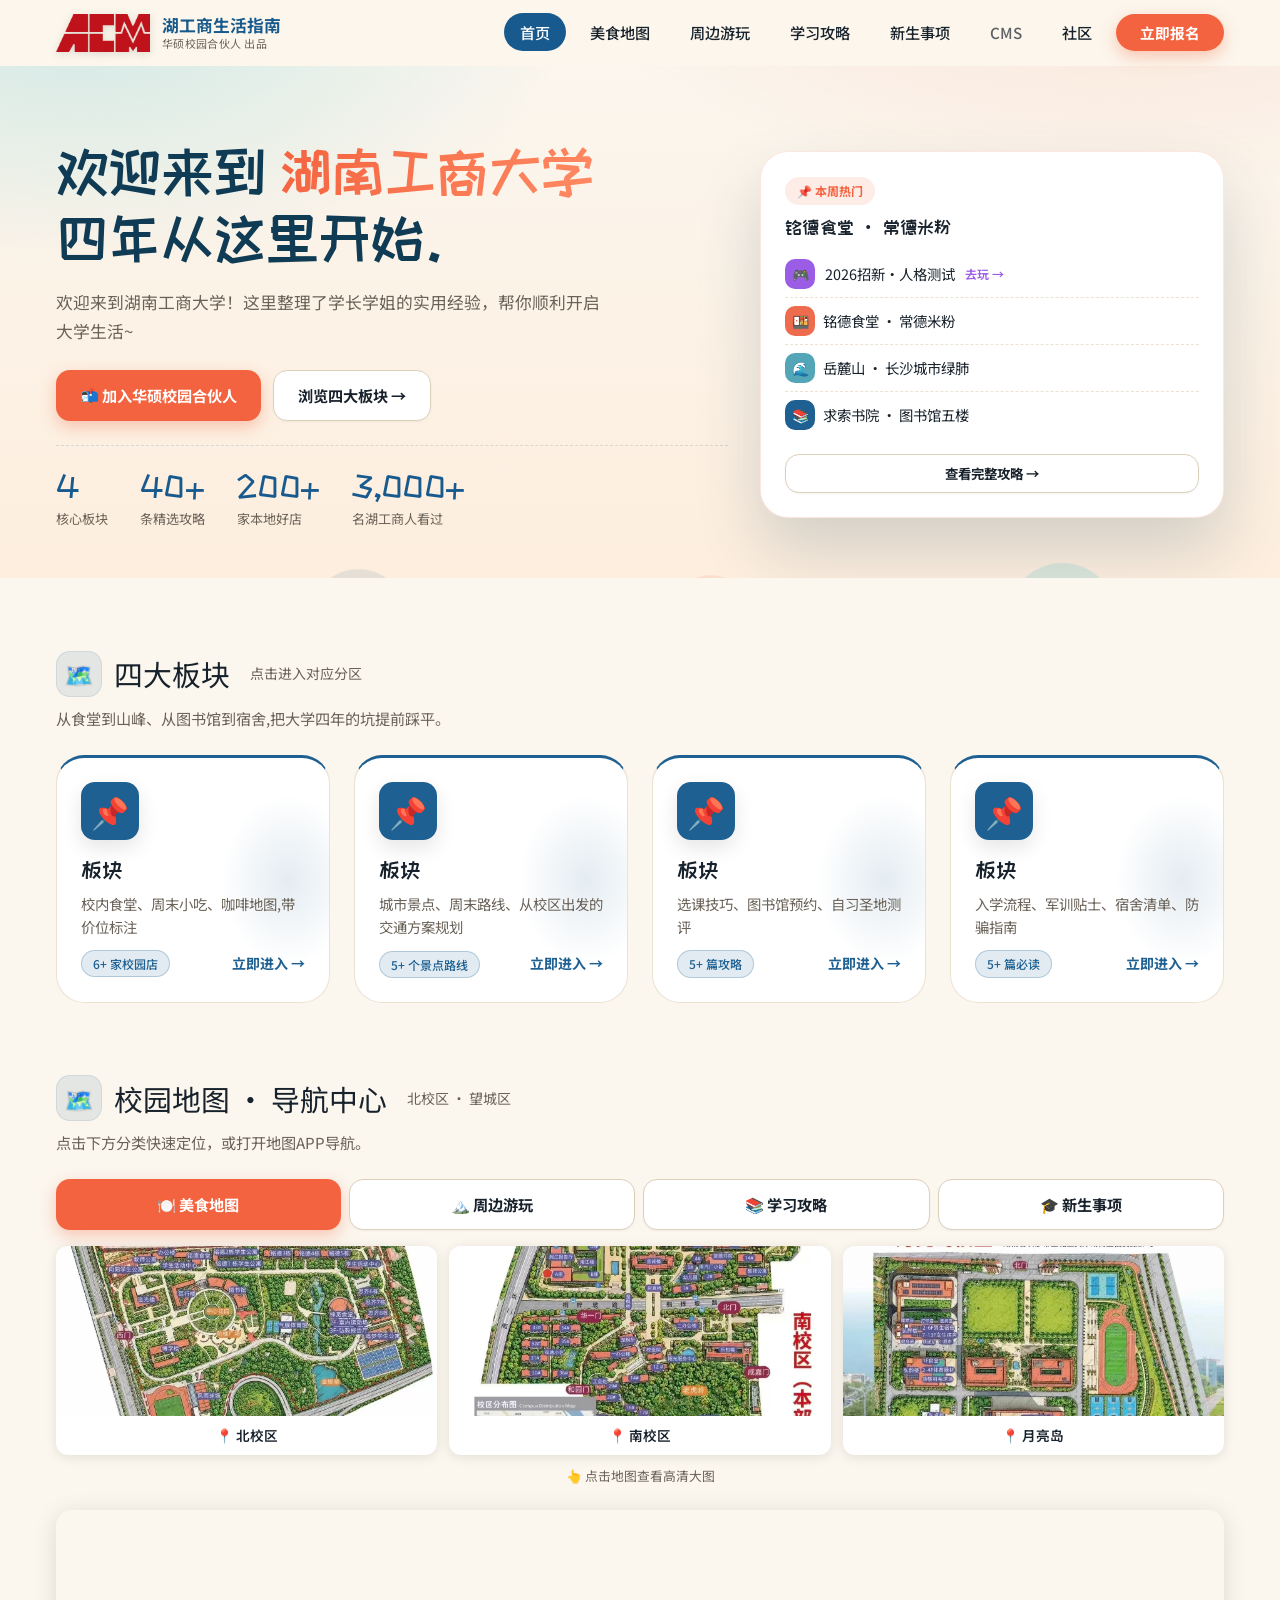
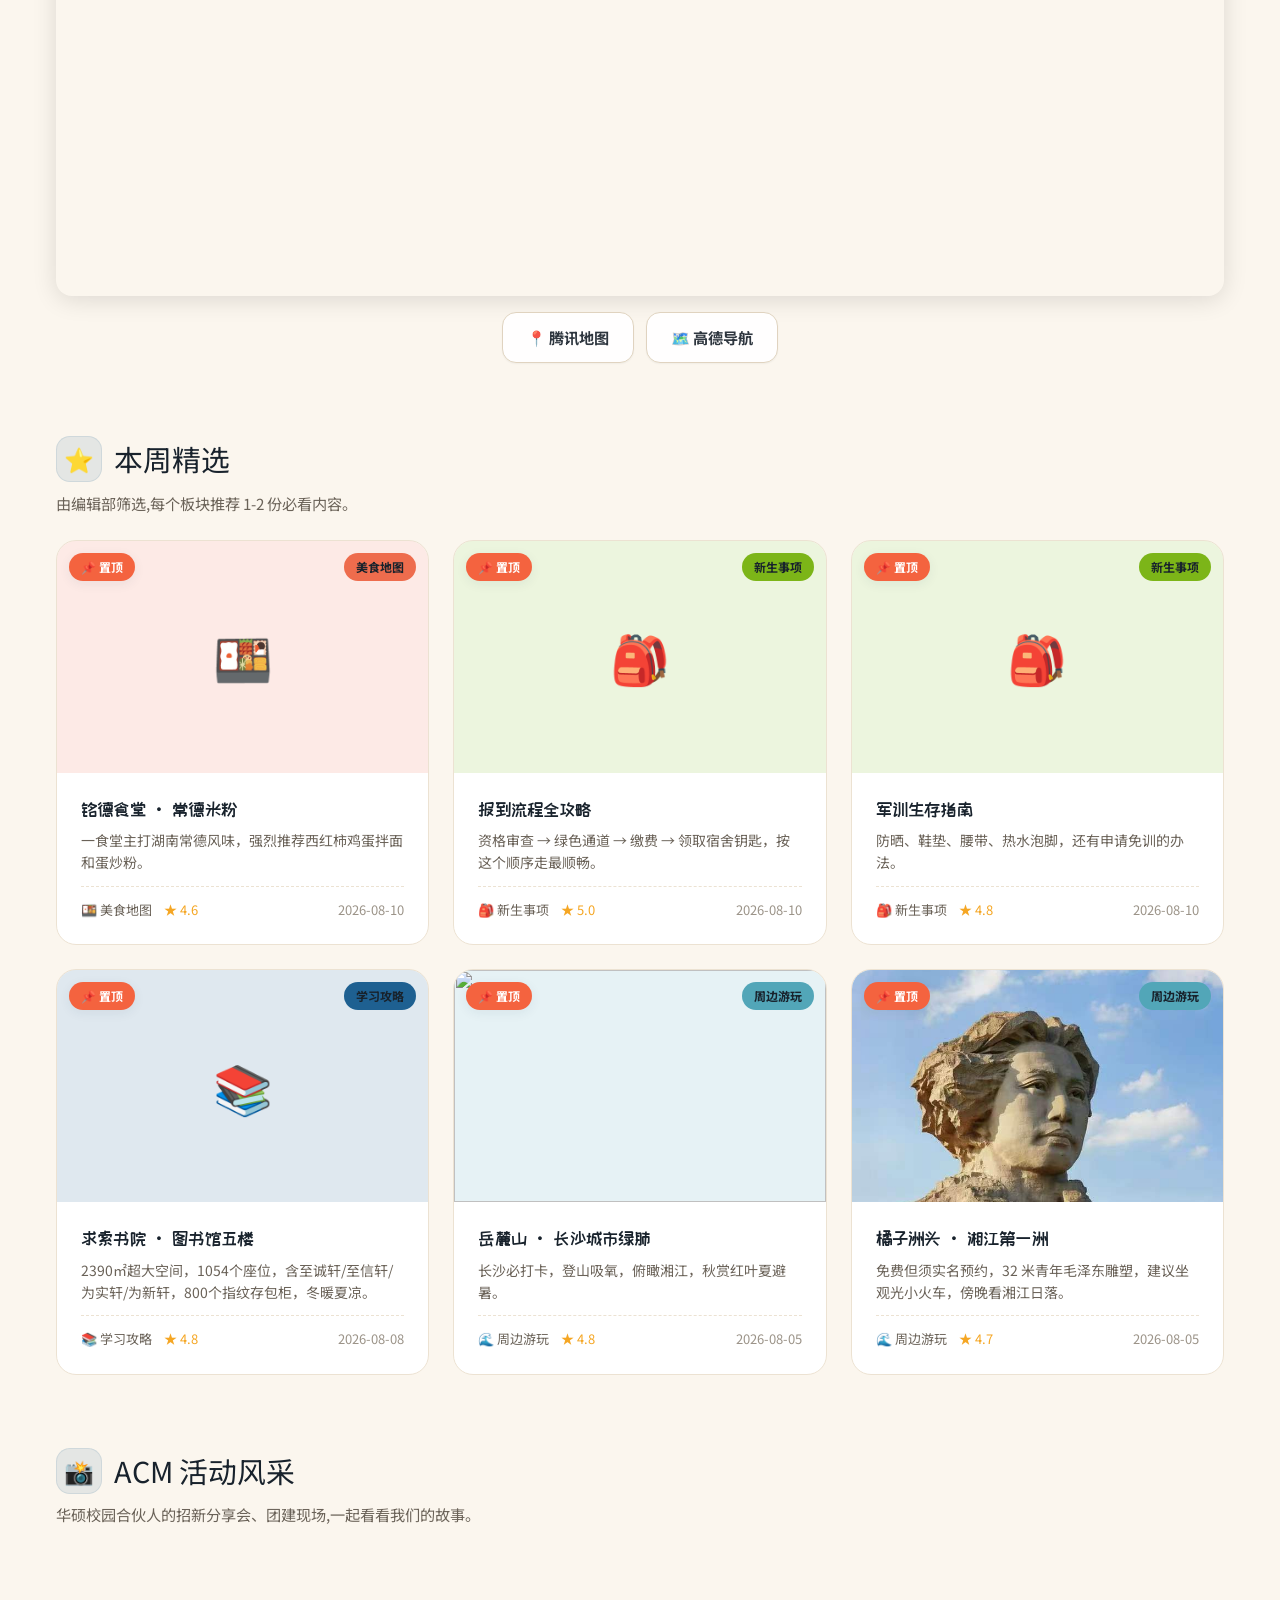
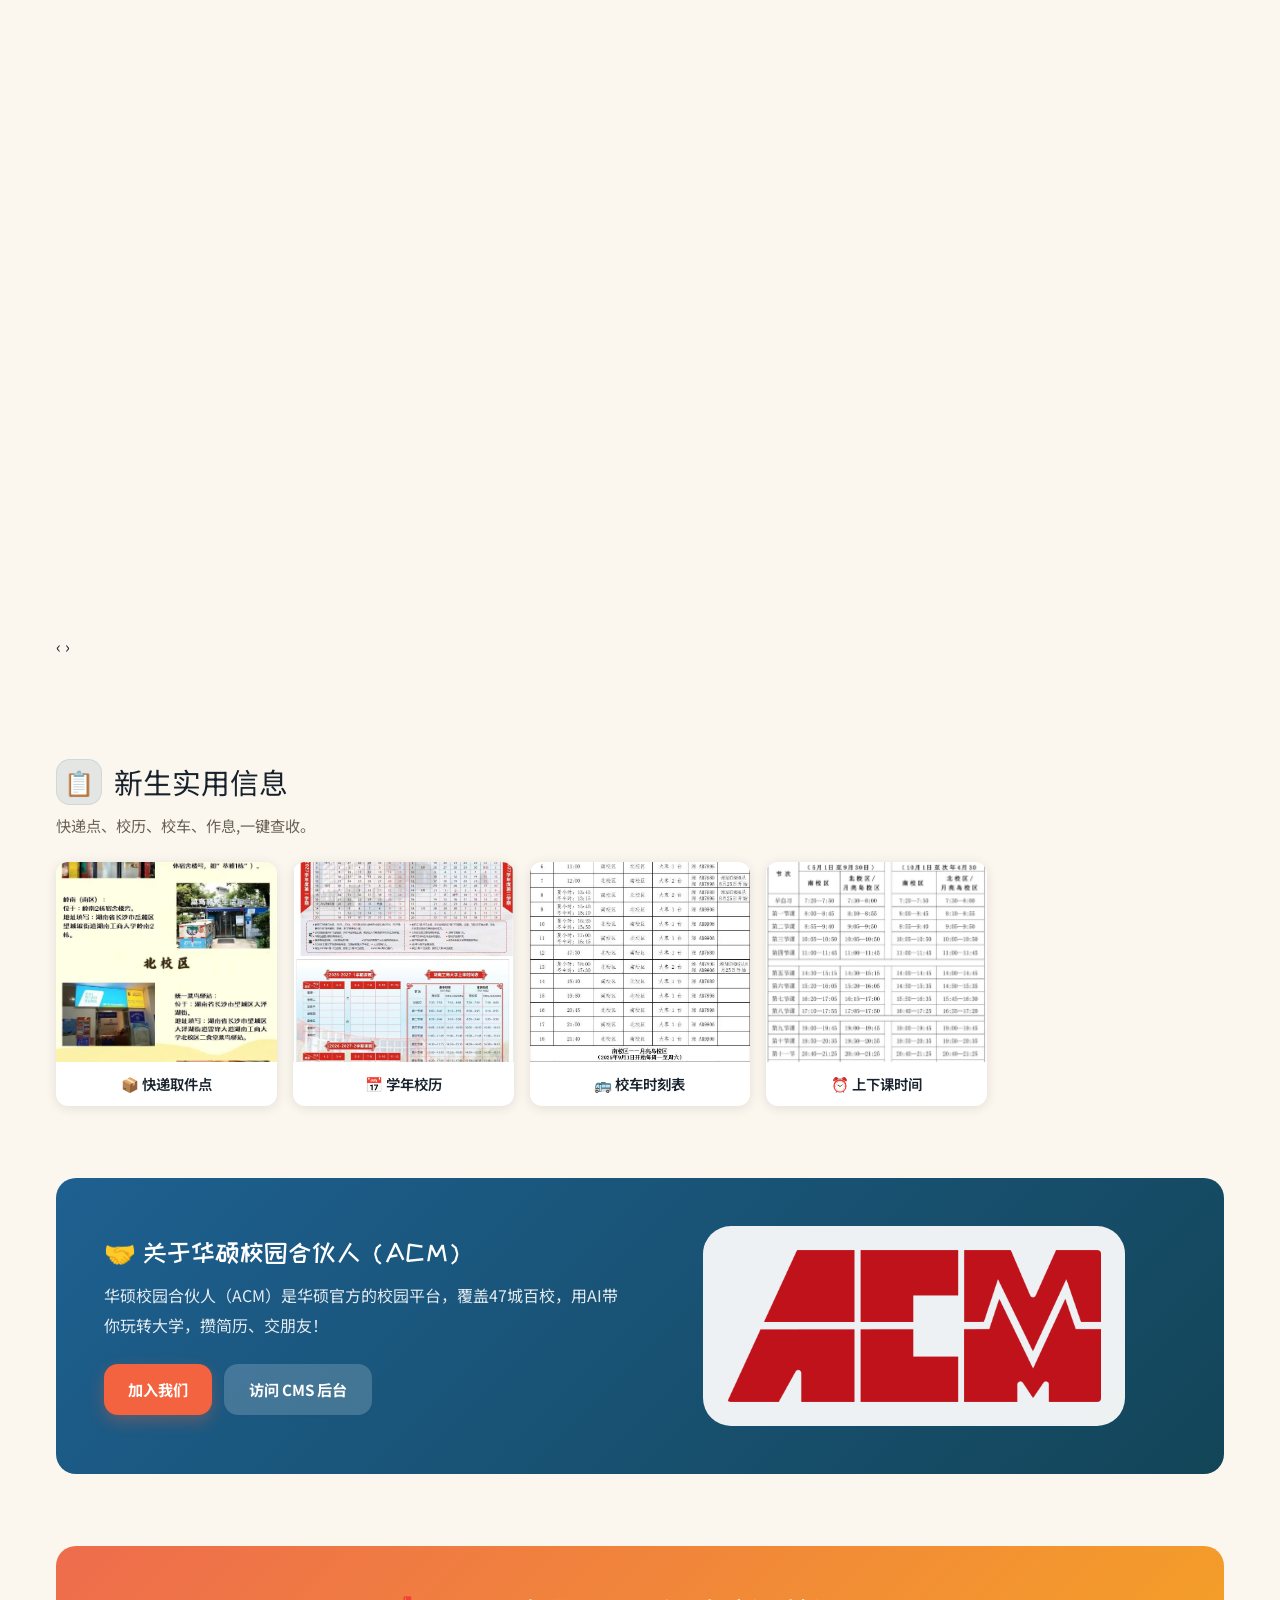
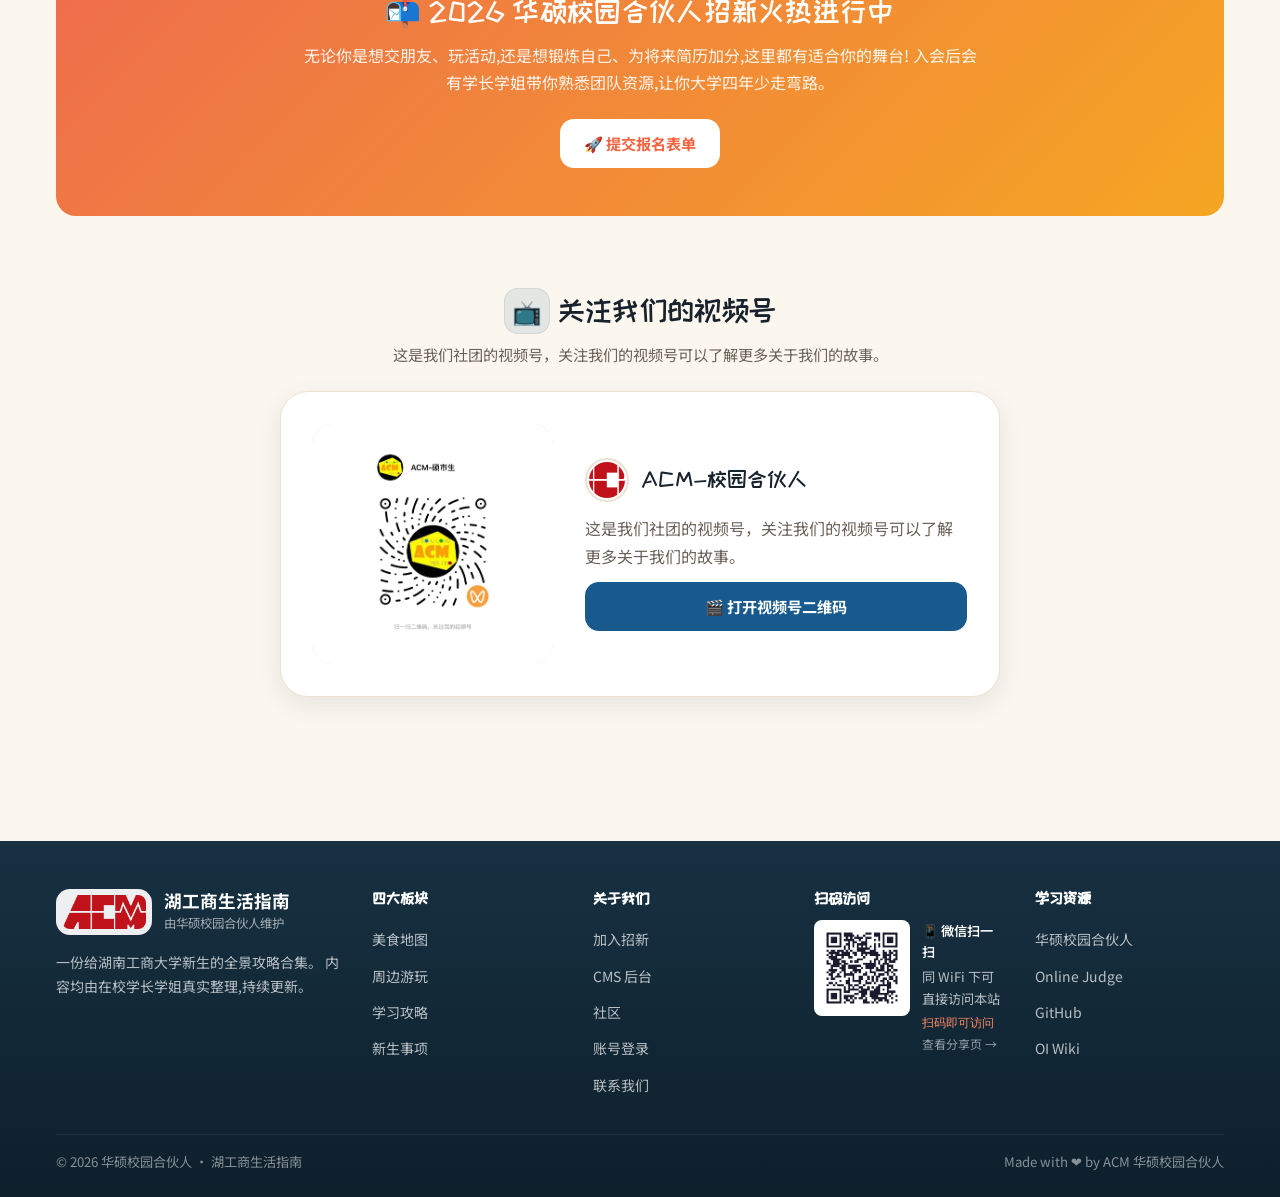
==== commit 6789b12b: "activity carousel: index.html" ====
--- a/index.html
+++ b/index.html
@@ -1,4 +1,4 @@
-﻿<!DOCTYPE html>
+<!DOCTYPE html>
 <html lang="zh-CN">
 <head>
   <meta charset="UTF-8">
@@ -212,13 +212,18 @@
     ACM 活动风采
   </div>
   <p class="section-sub">华硕校园合伙人的招新分享会、团建现场,一起看看我们的故事。</p>
-  <div class="gallery-grid">
-    <img src="assets/material/activity_01.jpg" data-zoom data-caption="ACM 活动瞬间" class="gallery-img" alt="ACM 活动风采 1">
-    <img src="assets/material/activity_02.jpg" data-zoom data-caption="ACM 活动瞬间" class="gallery-img" alt="ACM 活动风采 2">
-    <img src="assets/material/activity_03.jpg" data-zoom data-caption="ACM 活动瞬间" class="gallery-img" alt="ACM 活动风采 3">
-    <img src="assets/material/activity_04.jpg" data-zoom data-caption="ACM 活动瞬间" class="gallery-img" alt="ACM 活动风采 4">
-    <img src="assets/material/activity_05.jpg" data-zoom data-caption="ACM 活动瞬间" class="gallery-img" alt="ACM 活动风采 5">
-    <img src="assets/material/activity_06.jpg" data-zoom data-caption="ACM 活动瞬间" class="gallery-img" alt="ACM 活动风采 6">
+  <div class="activity-carousel" id="activityCarousel">
+    <div class="carousel-track">
+      <div class="carousel-slide"><img src="assets/activity_01.jpg" data-zoom data-caption="ACM 活动瞬间" alt="ACM 活动风采 1"></div>
+      <div class="carousel-slide"><img src="assets/activity_02.jpg" data-zoom data-caption="ACM 活动瞬间" alt="ACM 活动风采 2"></div>
+      <div class="carousel-slide"><img src="assets/activity_03.jpg" data-zoom data-caption="ACM 活动瞬间" alt="ACM 活动风采 3"></div>
+      <div class="carousel-slide"><img src="assets/activity_04.jpg" data-zoom data-caption="ACM 活动瞬间" alt="ACM 活动风采 4"></div>
+      <div class="carousel-slide"><img src="assets/activity_05.jpg" data-zoom data-caption="ACM 活动瞬间" alt="ACM 活动风采 5"></div>
+      <div class="carousel-slide"><img src="assets/activity_06.jpg" data-zoom data-caption="ACM 活动瞬间" alt="ACM 活动风采 6"></div>
+    </div>
+    <button class="carousel-btn carousel-prev" type="button" aria-label="Prev">‹</button>
+    <button class="carousel-btn carousel-next" type="button" aria-label="Next">›</button>
+    <div class="carousel-dots" id="activityDots"></div>
   </div>
 </section>
 
@@ -418,5 +423,35 @@
   document.addEventListener('keydown', function(e){ if(e.key === 'Escape') closeImg(); });
 })();
 </script>
-</body>
+<script>
+(function(){
+  var c = document.getElementById('activityCarousel');
+  if(!c) return;
+  var track = c.querySelector('.carousel-track');
+  var slides = c.querySelectorAll('.carousel-slide');
+  var dotsWrap = document.getElementById('activityDots');
+  var n = slides.length;
+  if(n<=1) return;
+  var idx = 0, timer = null;
+  for(var i=0;i<n;i++){
+    var d = document.createElement('button');
+    d.type='button'; d.className='dot'+(i===0?' active':'');
+    d.setAttribute('aria-label','Slide '+(i+1));
+    (function(k){ d.addEventListener('click',function(){ go(k); }); })(i);
+    dotsWrap.appendChild(d);
+  }
+  function render(){
+    track.style.transform = 'translateX('+(-idx*100)+'%)';
+    var ds = dotsWrap.querySelectorAll('.dot');
+    for(var i=0;i<ds.length;i++){ ds[i].classList.toggle('active', i===idx); }
+  }
+  function go(k){ idx=(k%n+n)%n; render(); restart(); }
+  function restart(){ if(timer) clearInterval(timer); timer=setInterval(function(){ go(idx+1); },5000); }
+  c.querySelector('.carousel-next').addEventListener('click',function(){ go(idx+1); });
+  c.querySelector('.carousel-prev').addEventListener('click',function(){ go(idx-1); });
+  c.addEventListener('mouseenter',function(){ if(timer) clearInterval(timer); });
+  c.addEventListener('mouseleave', restart);
+  render(); restart();
+})();
+</script></body>
 </html>
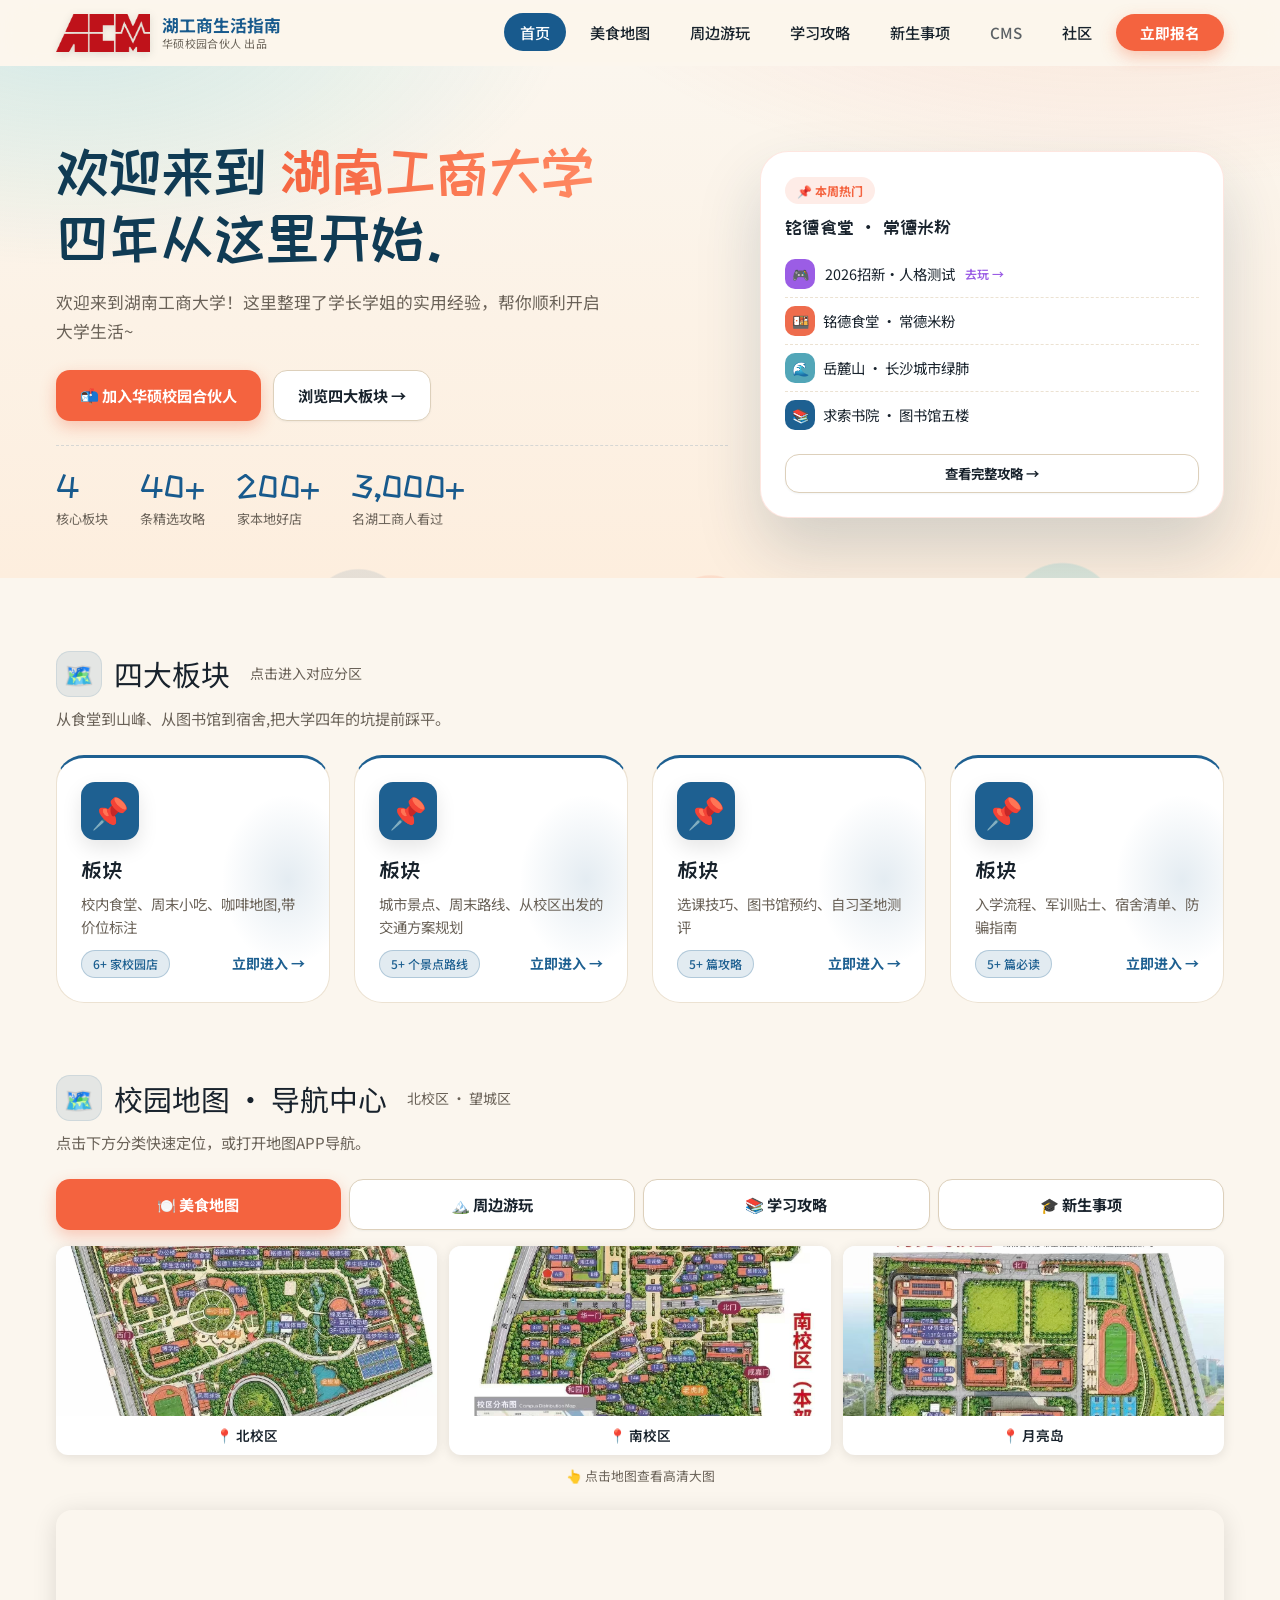
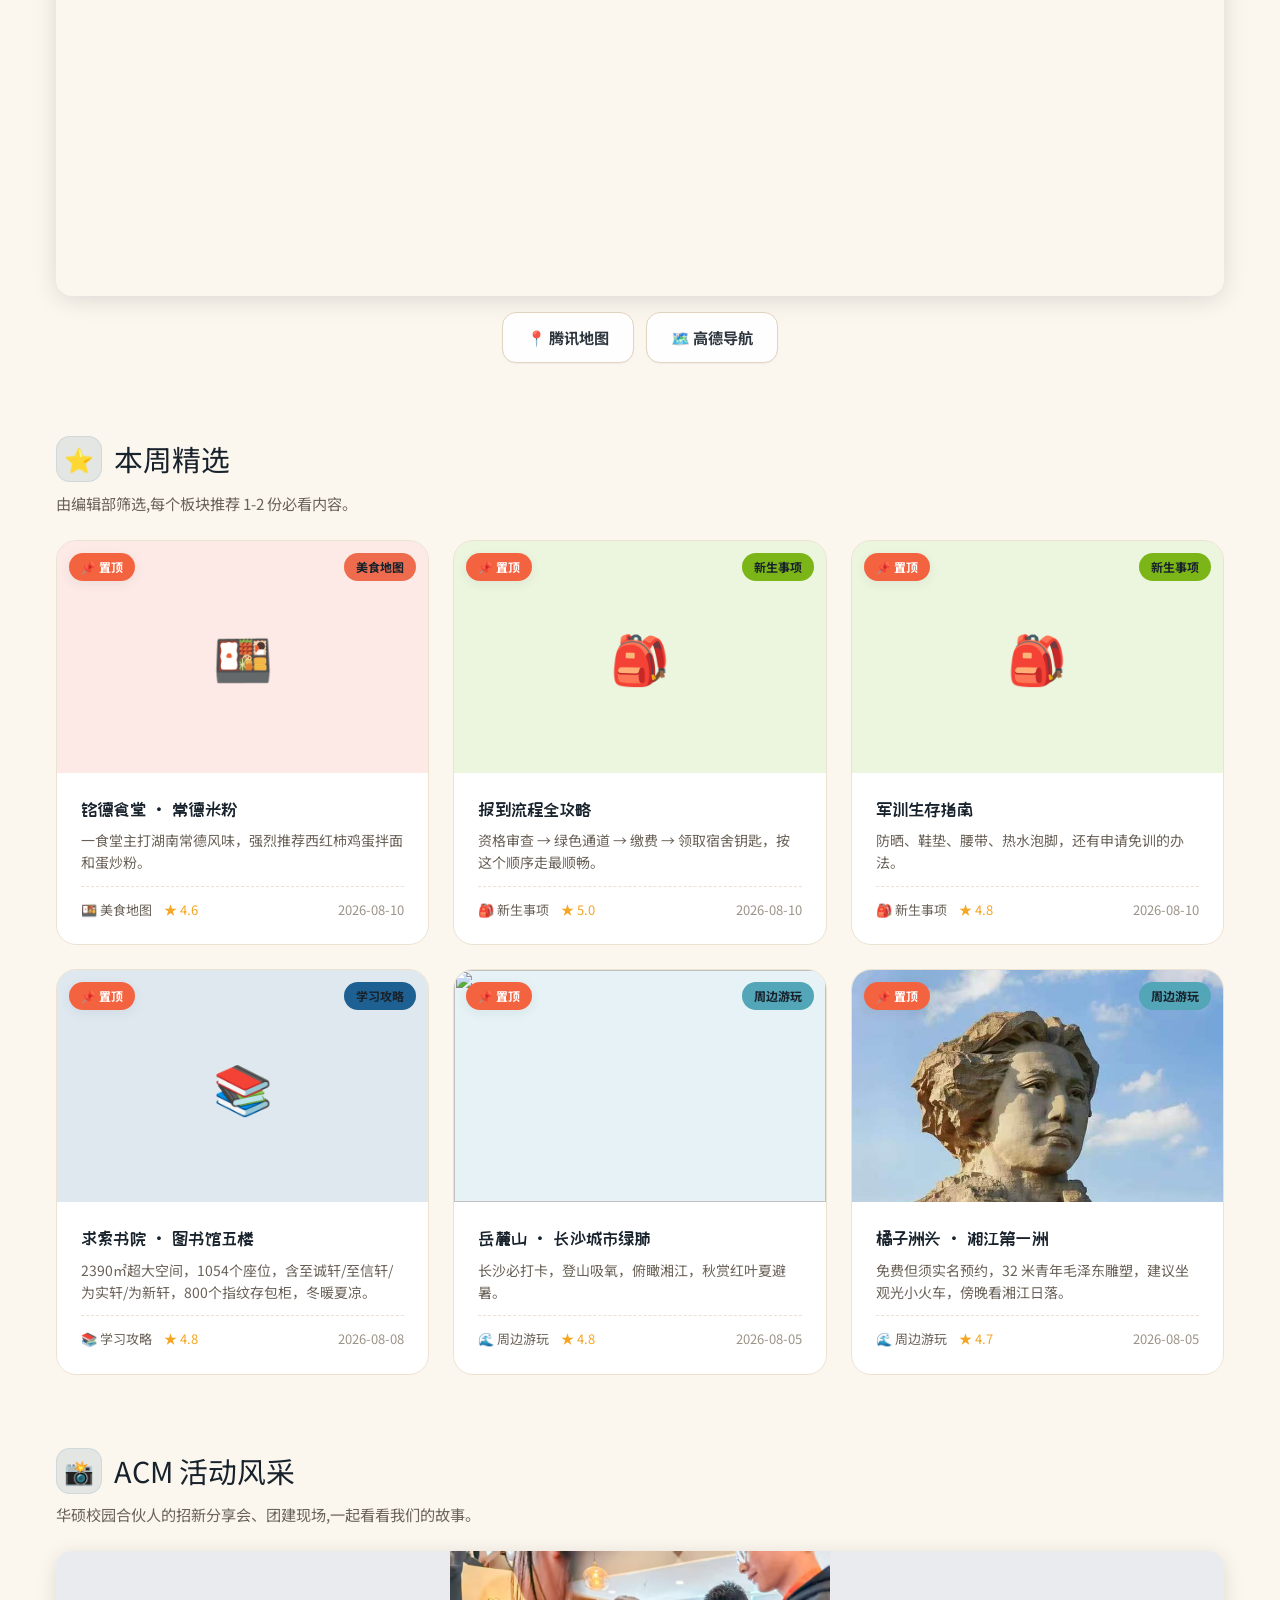
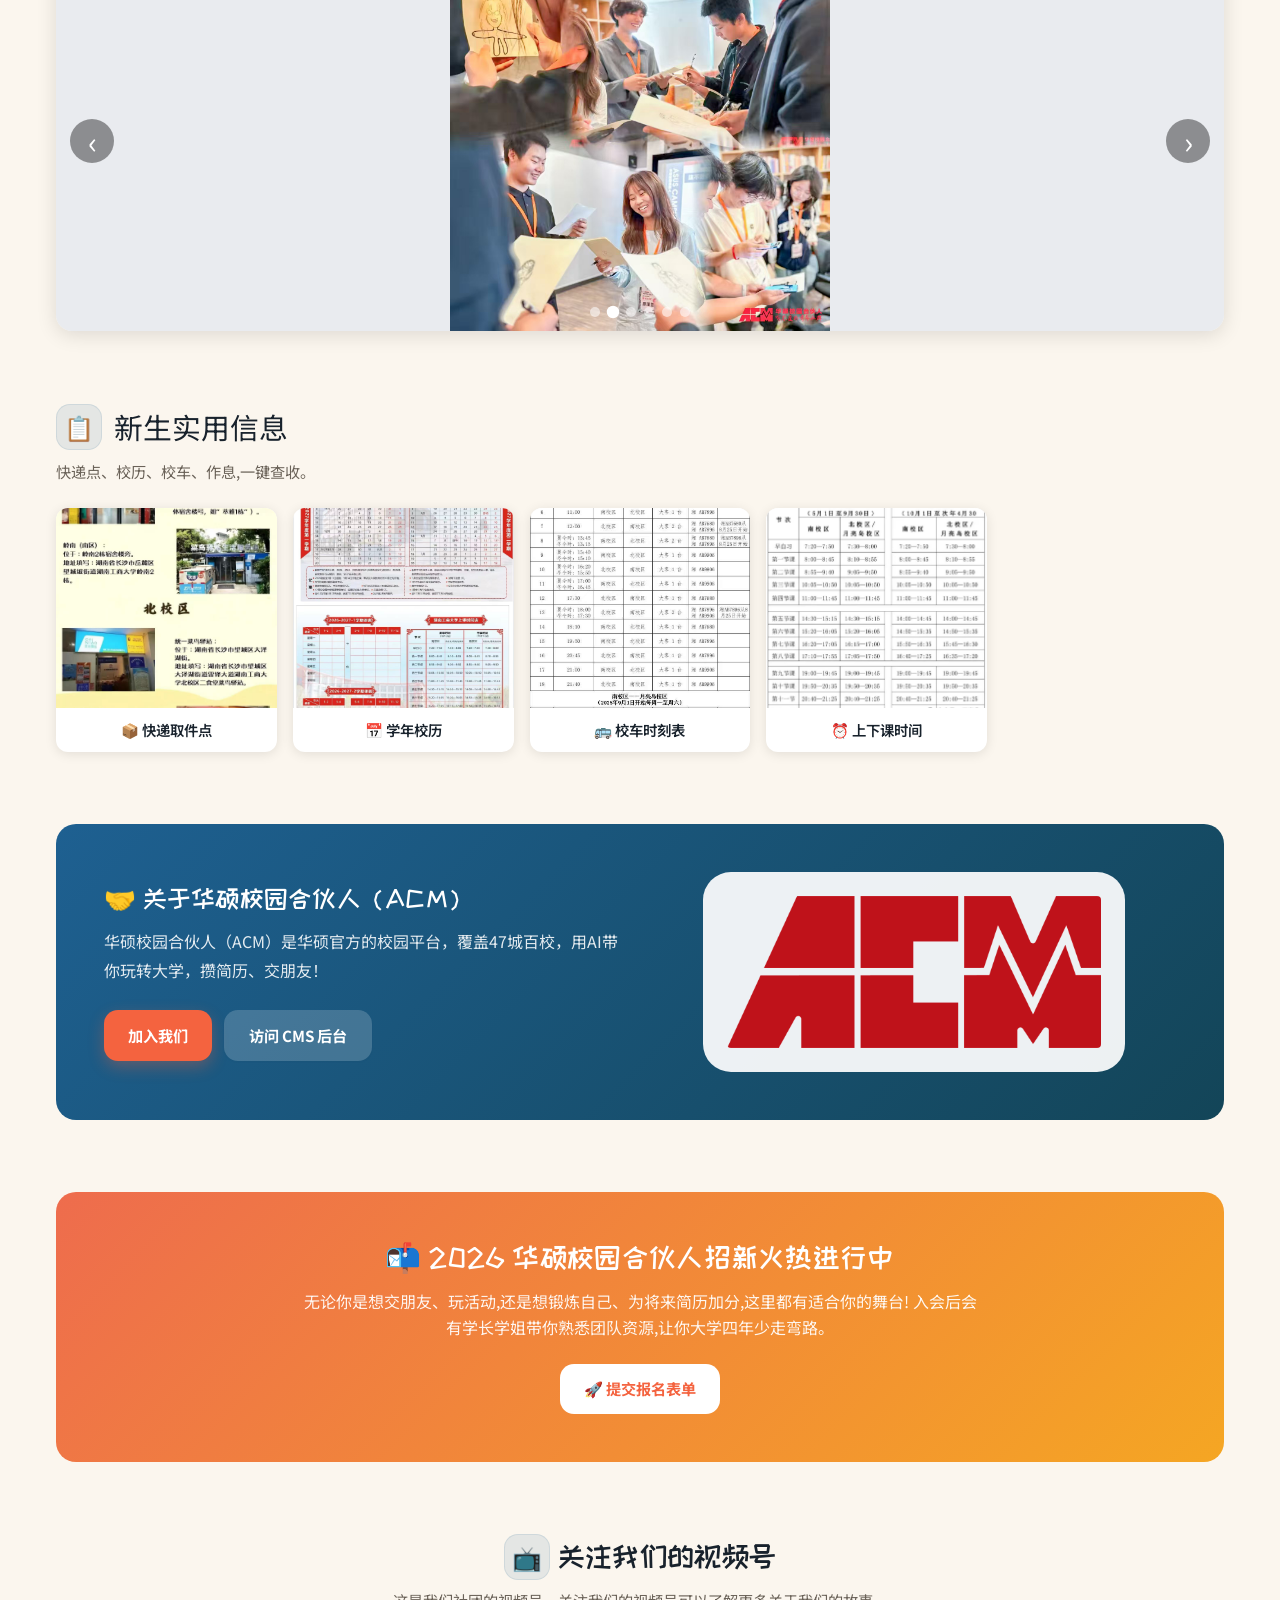
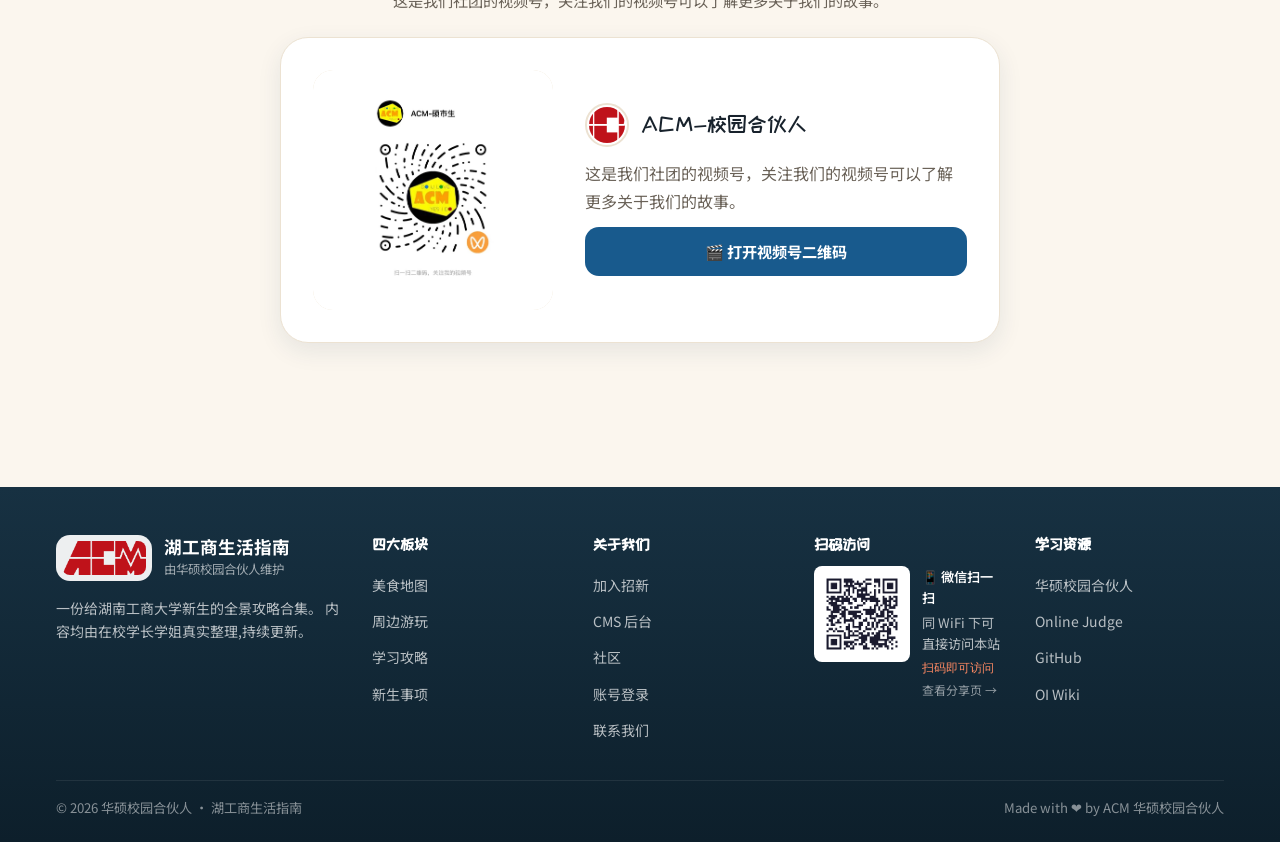
==== commit 2e285df5: "force CSS refresh: add version to main.css link" ====
--- a/index.html
+++ b/index.html
@@ -6,7 +6,7 @@
   <meta name="description" content="湖南工商大学校园生活指南 - 美食地图、周边游玩、学习攻略、新生事项,一份给湖工商学子的全景手册。">
   <title>湖工商生活指南 · 湖南工商大学 华硕校园合伙人 出品</title>
   <link rel="icon" href="assets/acm-logo.png">
-  <link rel="stylesheet" href="css/main.css">
+  <link rel="stylesheet" href="css/main.css?v=20260829b">
 
   <link rel="preconnect" href="https://fonts.googleapis.com">
   <link rel="preconnect" href="https://fonts.gstatic.com" crossorigin>
--- a/css/main.css
+++ b/css/main.css
@@ -711,4 +711,18 @@
 .lb-caption { margin: 0; padding-top: var(--sp-3); font-size: .9rem; color: var(--c-text); text-align: center; }
 
 #imageLightbox .lightbox-content { max-width: min(92vw, 900px); }
-#imageLightbox .lightbox-content img { max-width: 100%; max-height: 80vh; width: auto; object-fit: contain; }+#imageLightbox .lightbox-content img { max-width: 100%; max-height: 80vh; width: auto; object-fit: contain; }
+
+/* ===== ACM 活动风采轮播 ===== */
+.activity-carousel { position: relative; overflow: hidden; border-radius: 16px; box-shadow: 0 4px 20px rgba(0,0,0,.12); }
+.carousel-track { display: flex; transition: transform .5s ease; }
+.carousel-slide { flex: 0 0 100%; min-width: 0; background: #e9ebef; }
+.carousel-slide img { width: 100%; height: 380px; object-fit: contain; display: block; cursor: pointer; }
+.carousel-btn { position: absolute; top: 50%; transform: translateY(-50%); width: 44px; height: 44px; border: none; border-radius: 50%; background: rgba(0,0,0,.4); color: #fff; font-size: 1.9rem; line-height: 1; cursor: pointer; display: flex; align-items: center; justify-content: center; transition: background .2s; z-index: 2; }
+.carousel-btn:hover { background: rgba(0,0,0,.65); }
+.carousel-prev { left: 14px; }
+.carousel-next { right: 14px; }
+.carousel-dots { position: absolute; bottom: 14px; left: 0; right: 0; display: flex; gap: 8px; justify-content: center; z-index: 2; }
+.carousel-dots .dot { width: 10px; height: 10px; border-radius: 50%; background: rgba(255,255,255,.55); border: none; padding: 0; cursor: pointer; transition: background .2s, transform .2s; }
+.carousel-dots .dot.active { background: #fff; transform: scale(1.25); }
+@media (max-width: 768px){ .carousel-slide img { height: 240px; } .carousel-btn { width: 38px; height: 38px; font-size: 1.5rem; } }
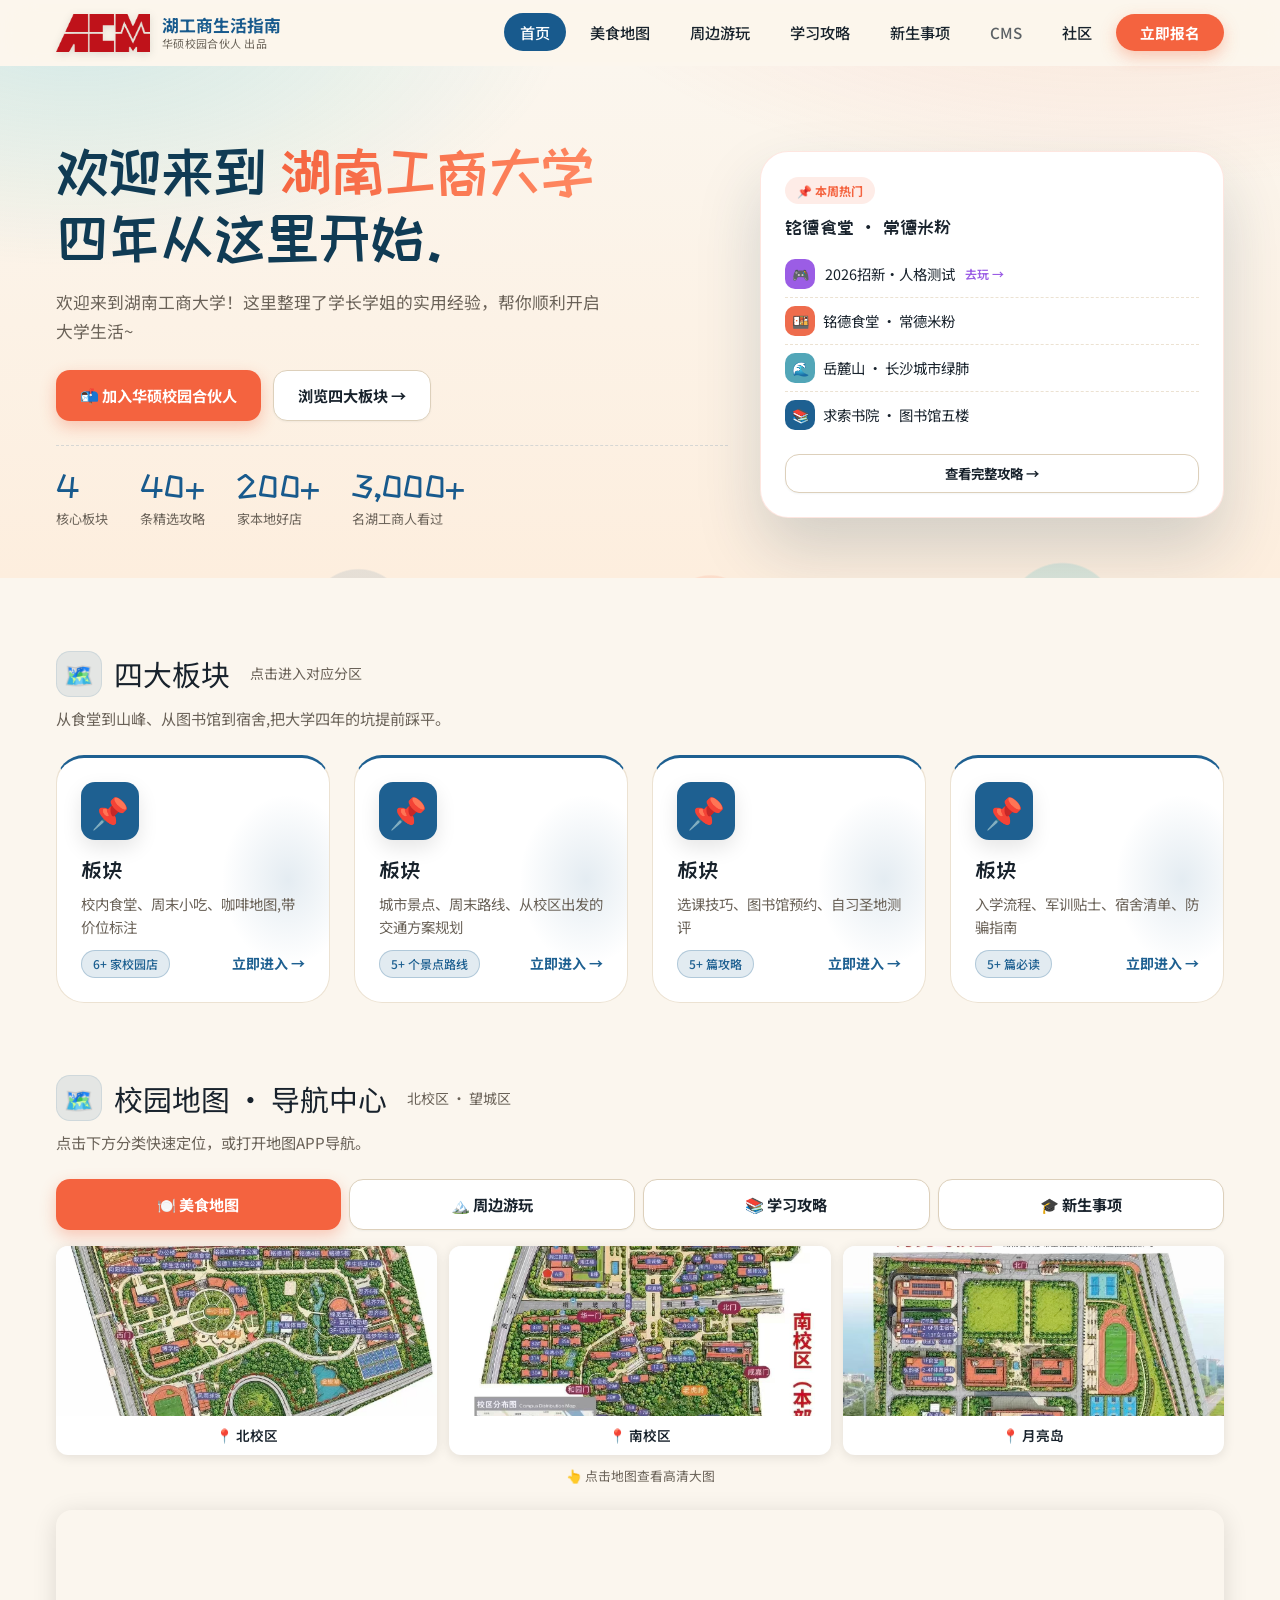
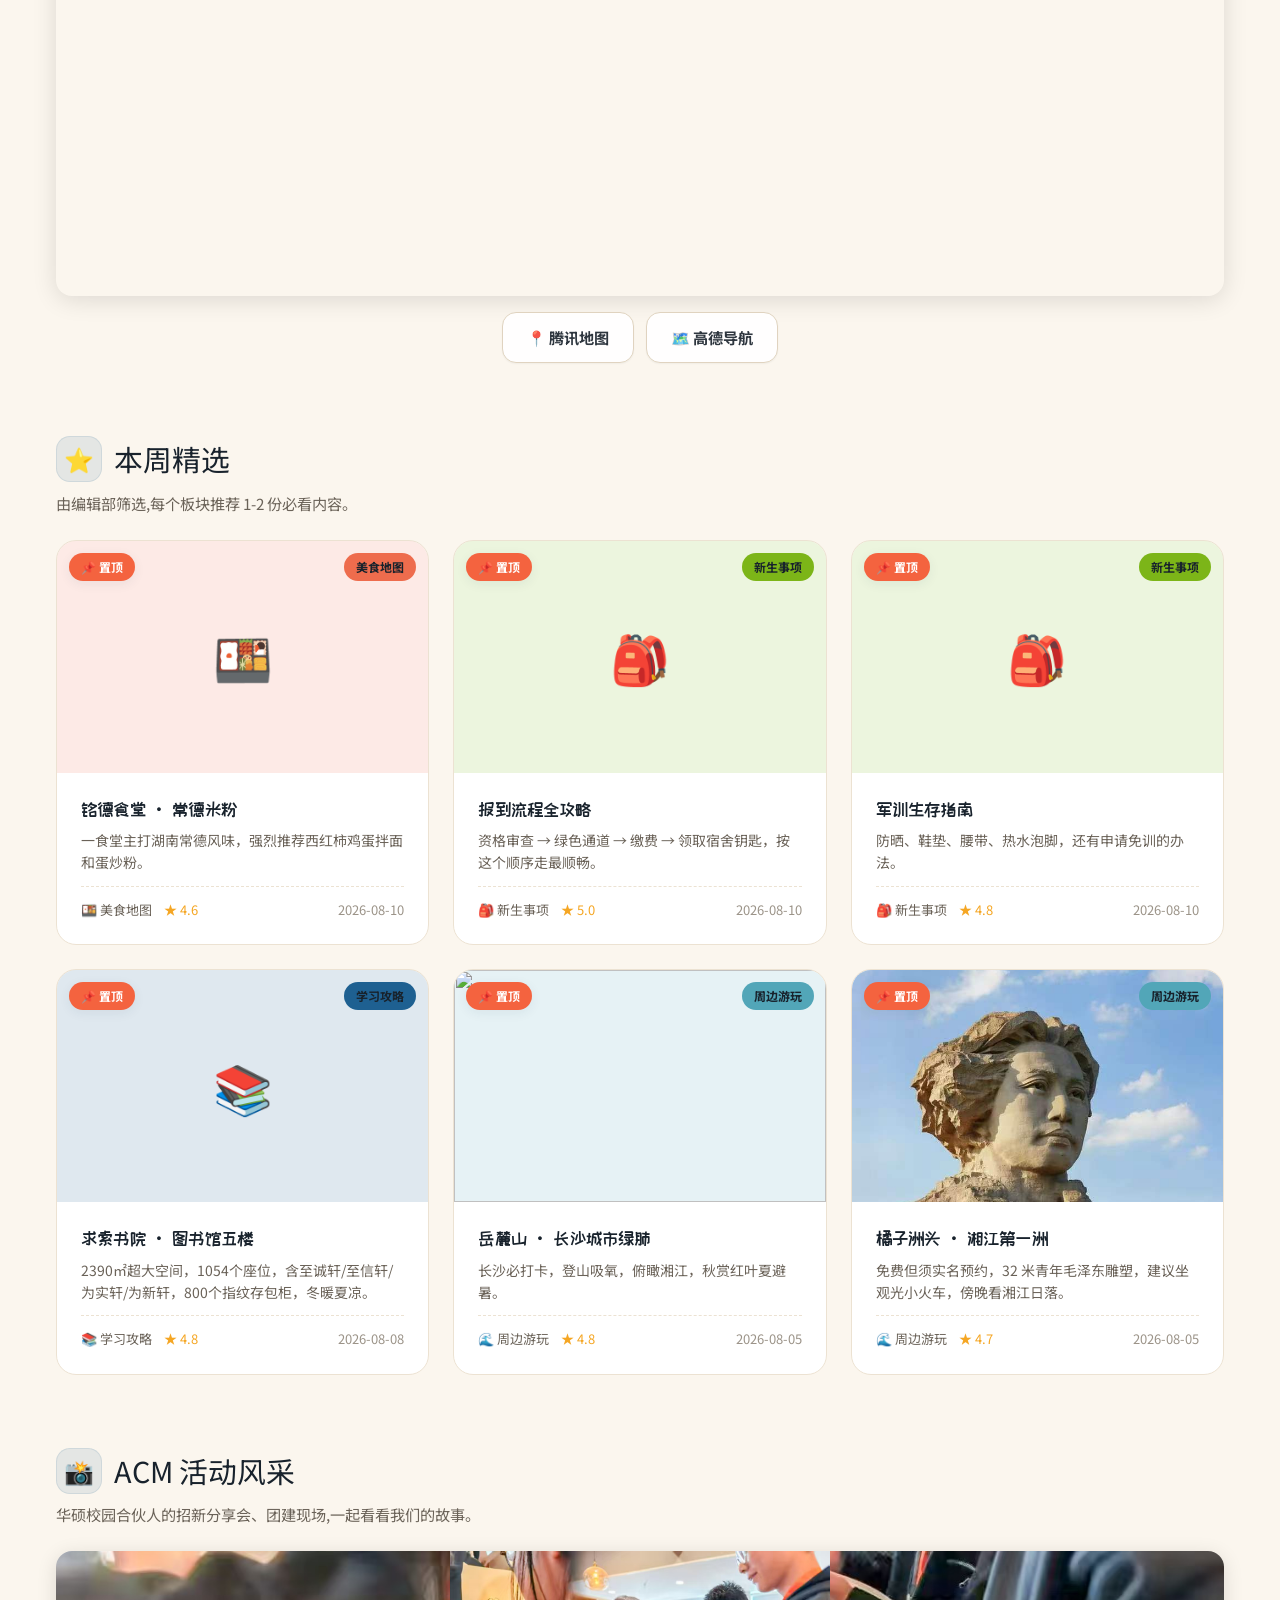
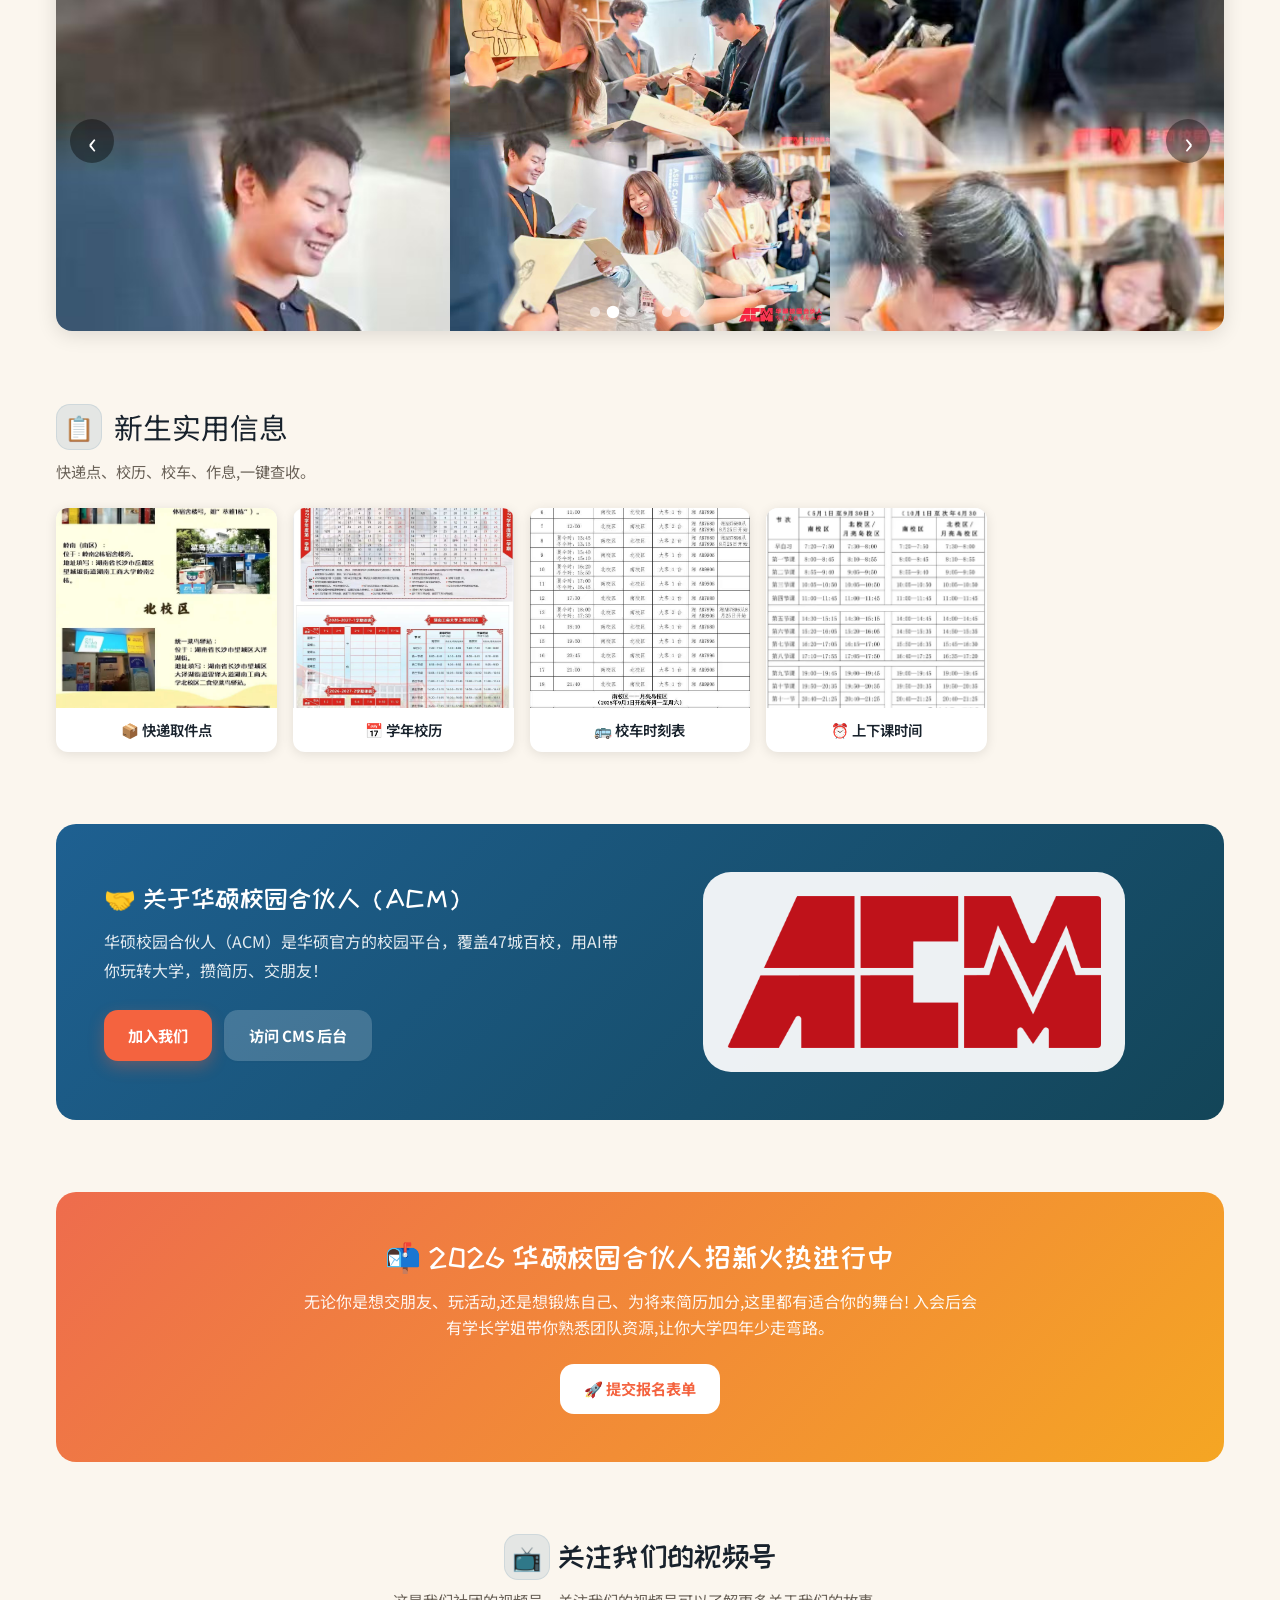
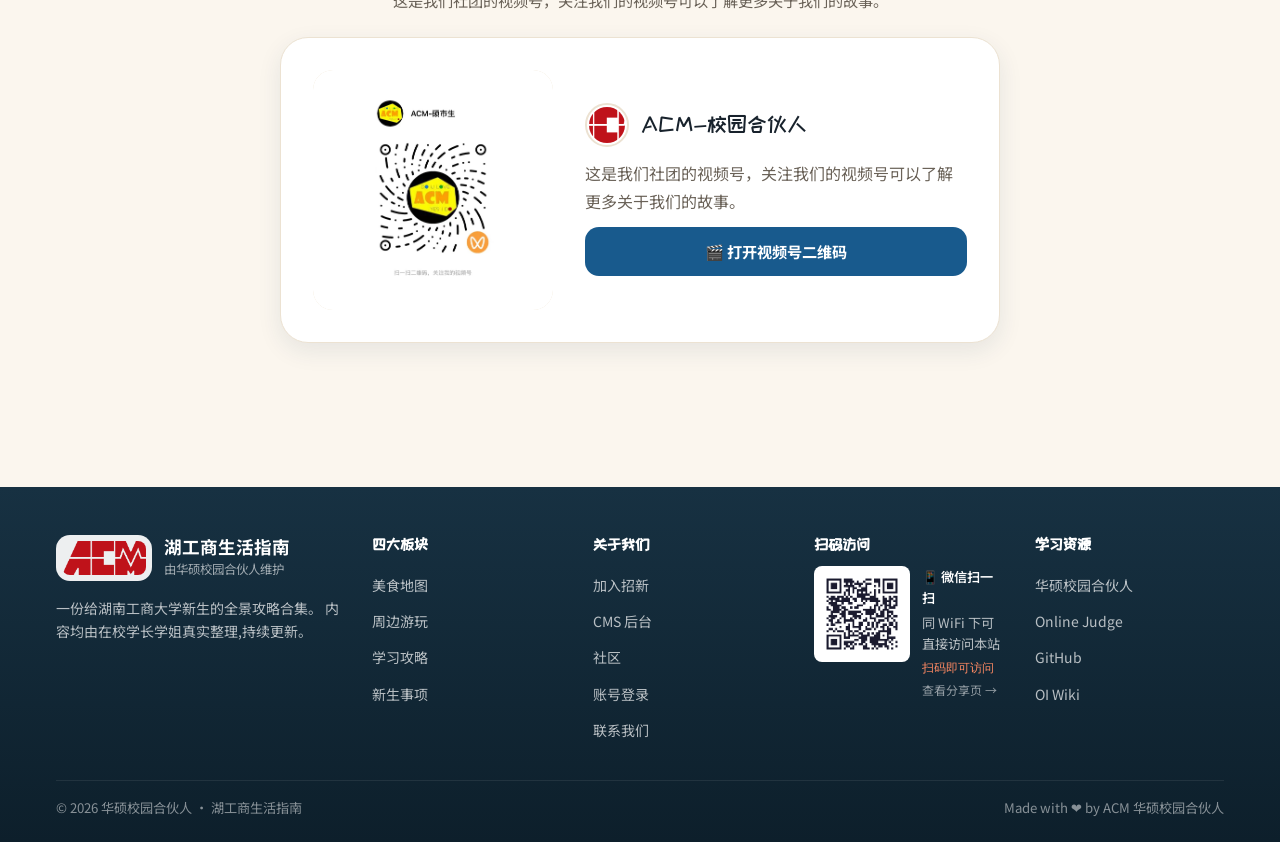
==== commit 29a8d0ed: "activity carousel: set slide bg = img, bump css v" ====
--- a/index.html
+++ b/index.html
@@ -6,7 +6,7 @@
   <meta name="description" content="湖南工商大学校园生活指南 - 美食地图、周边游玩、学习攻略、新生事项,一份给湖工商学子的全景手册。">
   <title>湖工商生活指南 · 湖南工商大学 华硕校园合伙人 出品</title>
   <link rel="icon" href="assets/acm-logo.png">
-  <link rel="stylesheet" href="css/main.css?v=20260829b">
+  <link rel="stylesheet" href="css/main.css?v=20260829c">
 
   <link rel="preconnect" href="https://fonts.googleapis.com">
   <link rel="preconnect" href="https://fonts.gstatic.com" crossorigin>
@@ -432,6 +432,10 @@
   var dotsWrap = document.getElementById('activityDots');
   var n = slides.length;
   if(n<=1) return;
+  for(var i=0;i<slides.length;i++){
+    var im = slides[i].querySelector('img');
+    if(im && im.getAttribute('src')){ slides[i].style.backgroundImage = 'url(' + im.getAttribute('src') + ')'; }
+  }
   var idx = 0, timer = null;
   for(var i=0;i<n;i++){
     var d = document.createElement('button');
--- a/css/main.css
+++ b/css/main.css
@@ -716,7 +716,7 @@
 /* ===== ACM 活动风采轮播 ===== */
 .activity-carousel { position: relative; overflow: hidden; border-radius: 16px; box-shadow: 0 4px 20px rgba(0,0,0,.12); }
 .carousel-track { display: flex; transition: transform .5s ease; }
-.carousel-slide { flex: 0 0 100%; min-width: 0; background: #e9ebef; }
+.carousel-slide { flex: 0 0 100%; min-width: 0; background-size: cover; background-position: center; background-repeat: no-repeat; }
 .carousel-slide img { width: 100%; height: 380px; object-fit: contain; display: block; cursor: pointer; }
 .carousel-btn { position: absolute; top: 50%; transform: translateY(-50%); width: 44px; height: 44px; border: none; border-radius: 50%; background: rgba(0,0,0,.4); color: #fff; font-size: 1.9rem; line-height: 1; cursor: pointer; display: flex; align-items: center; justify-content: center; transition: background .2s; z-index: 2; }
 .carousel-btn:hover { background: rgba(0,0,0,.65); }
